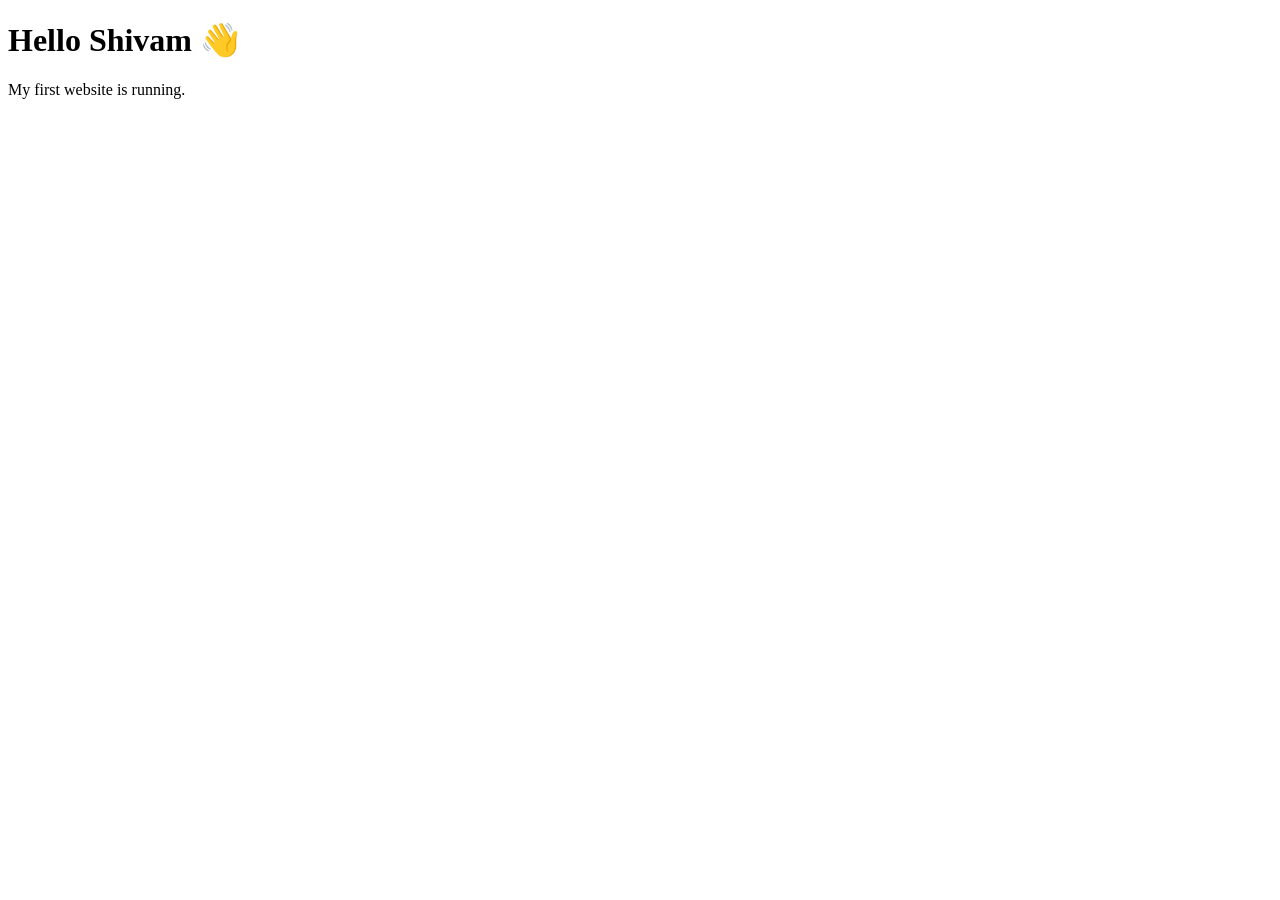
==== index.html @ 48326c09 "Initial website" ====
<!DOCTYPE html>
<html lang="en">
<head>
    <meta charset="UTF-8">
    <meta name="viewport" content="width=device-width, initial-scale=1.0">
    <title>Document</title>
</head>
<body>
<h1>Hello Shivam 👋</h1>
<p>My first website is running.</p>
</body>
</html>
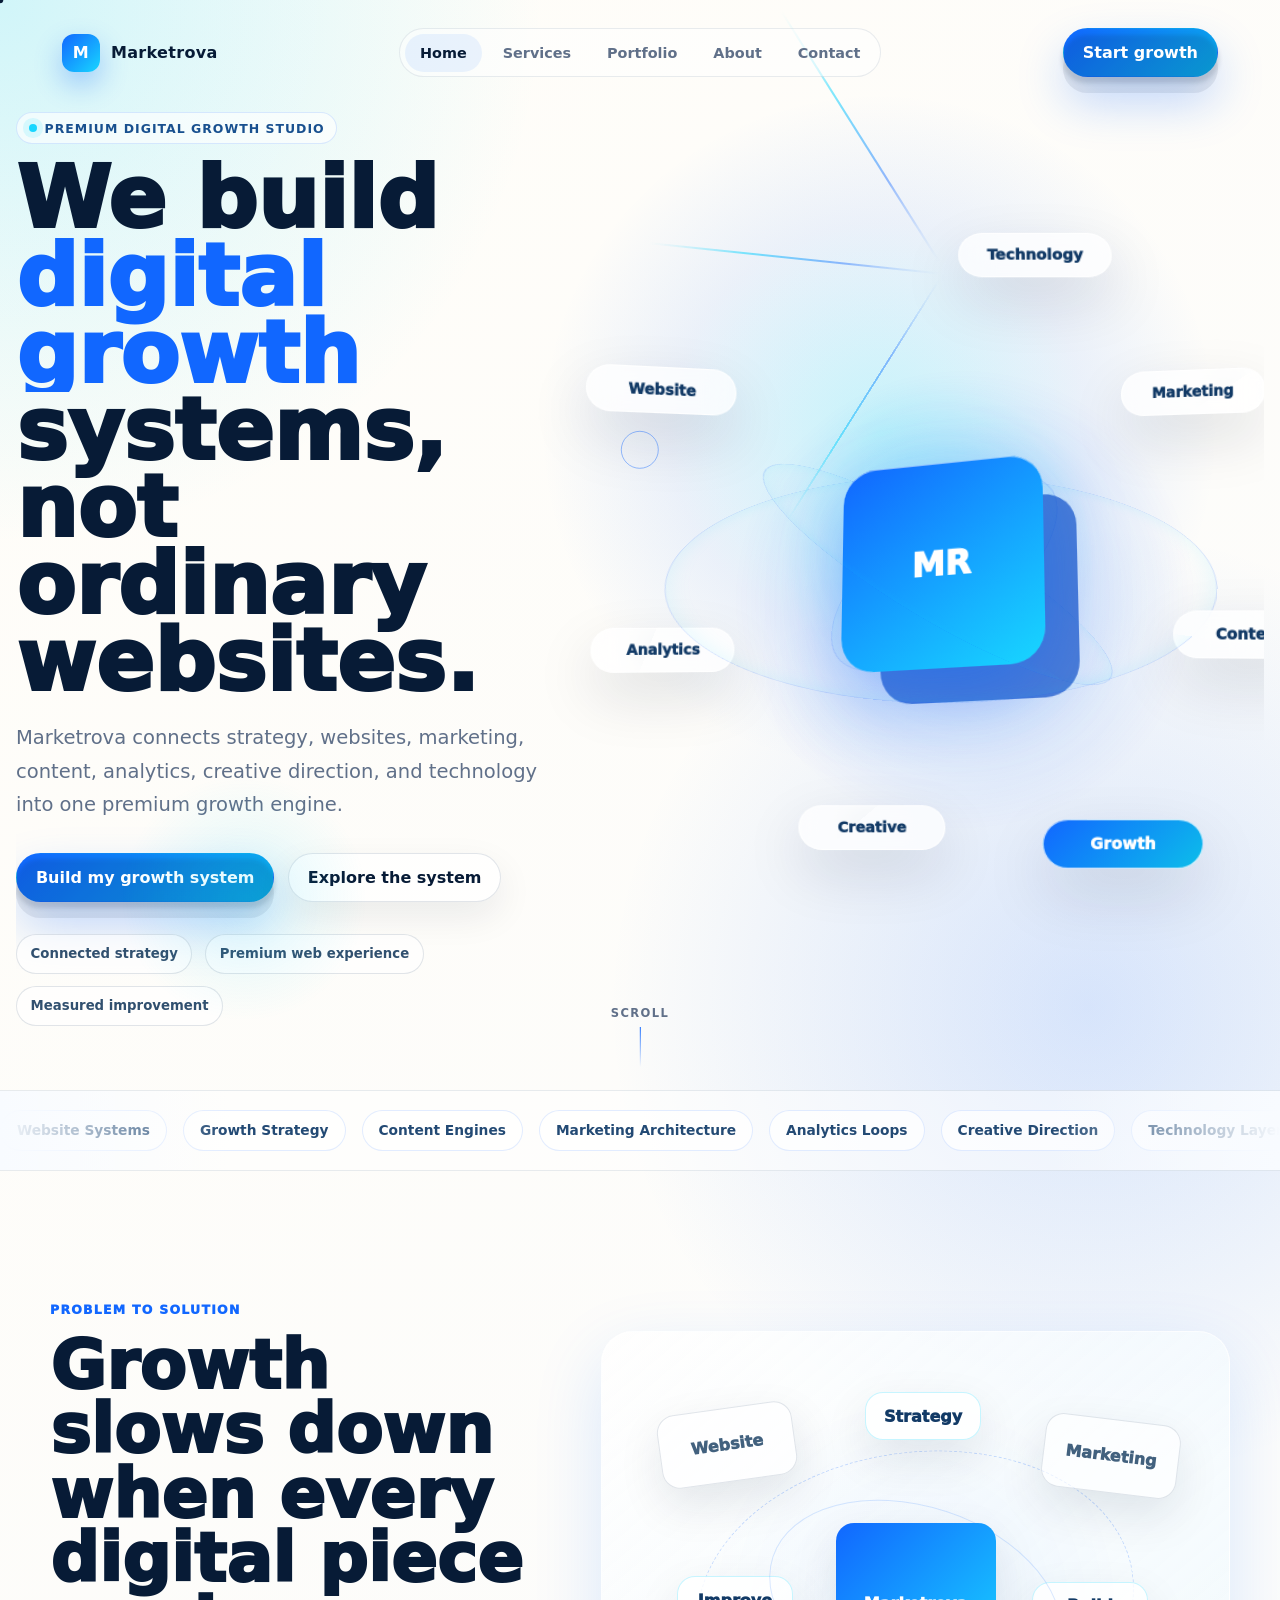
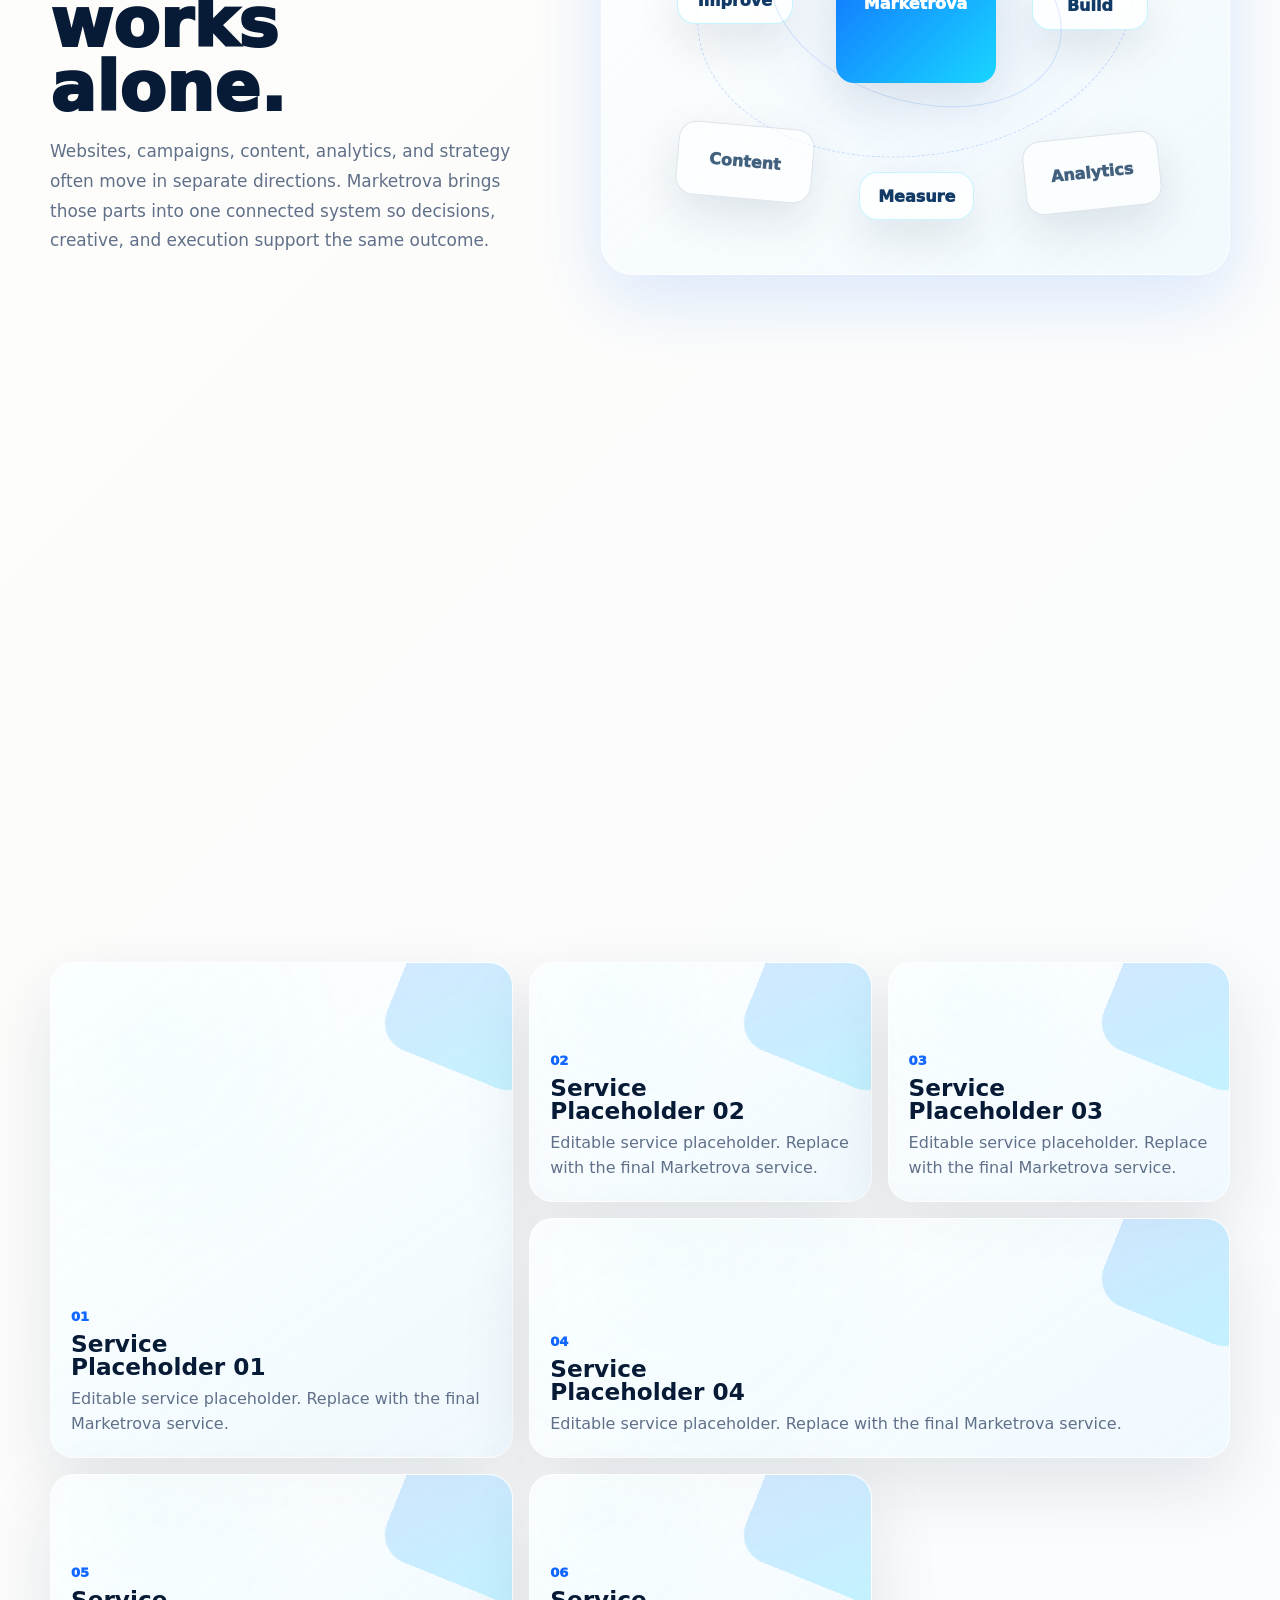
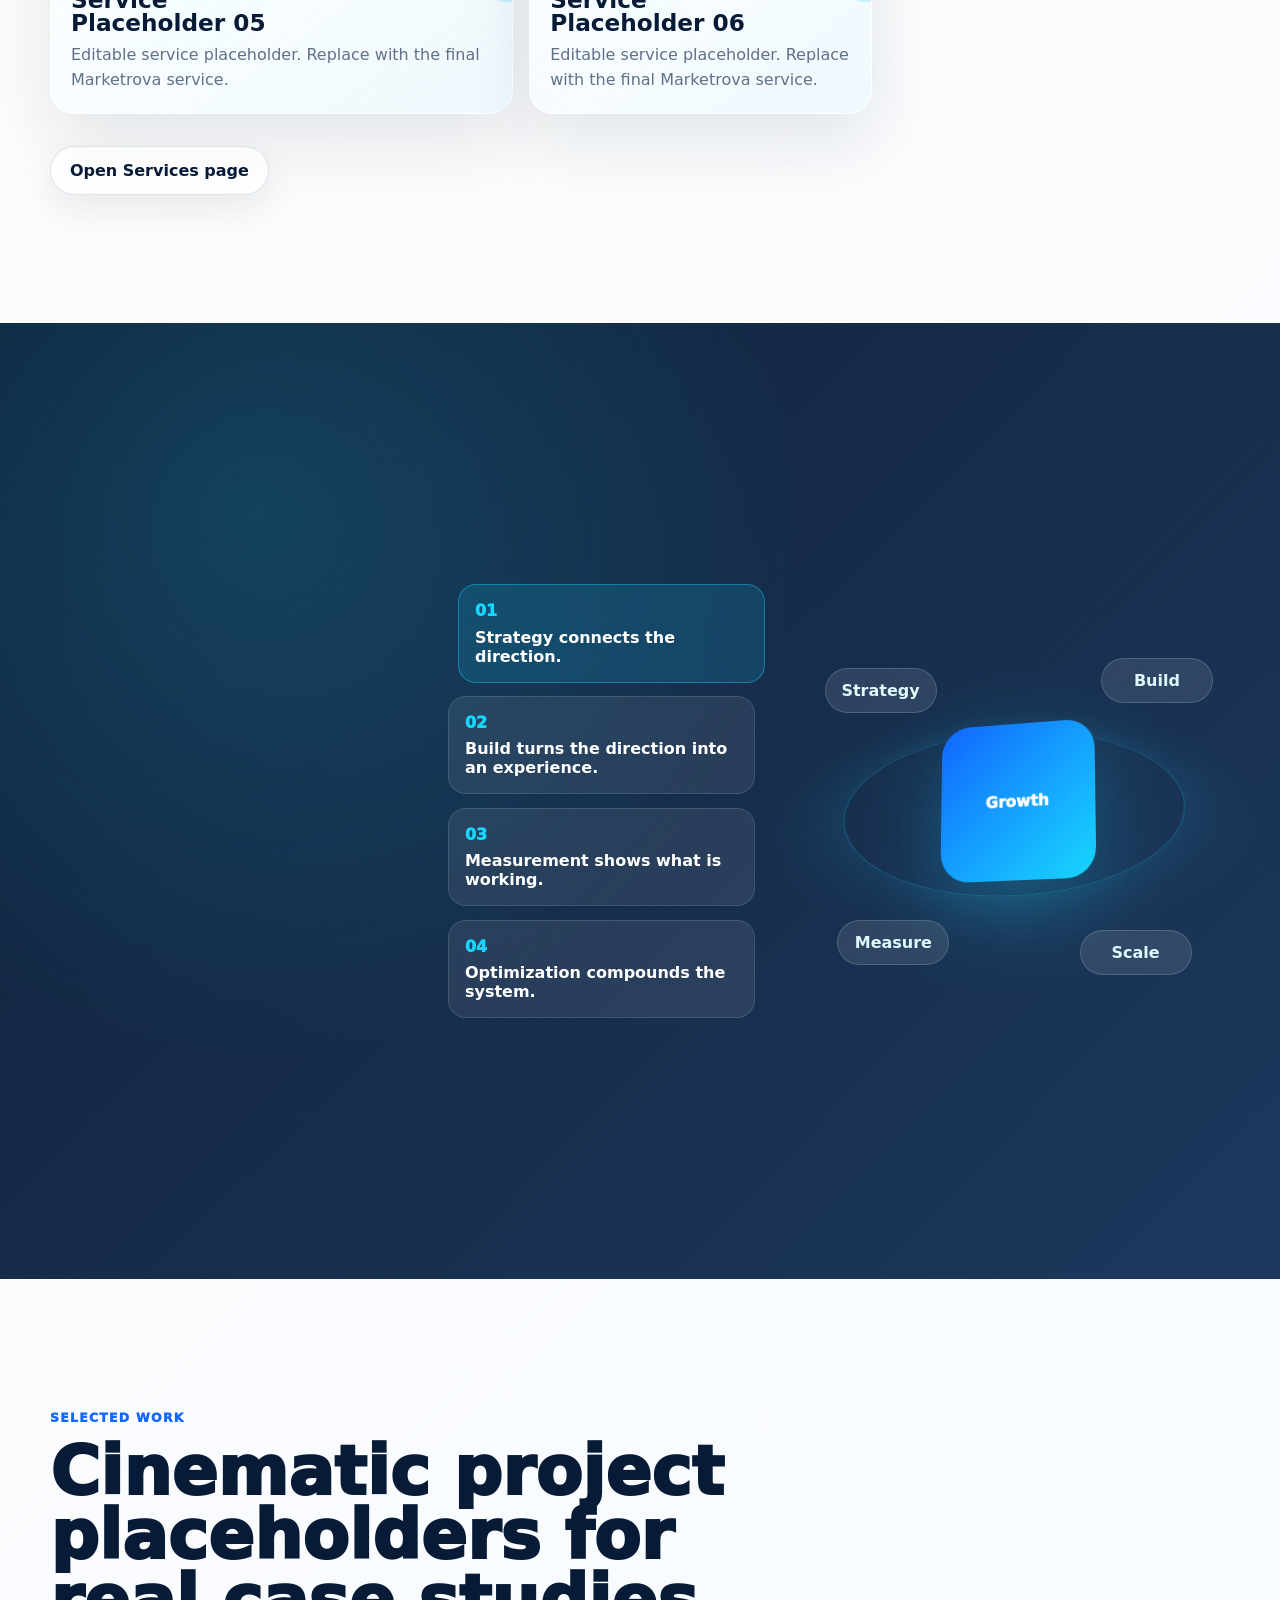
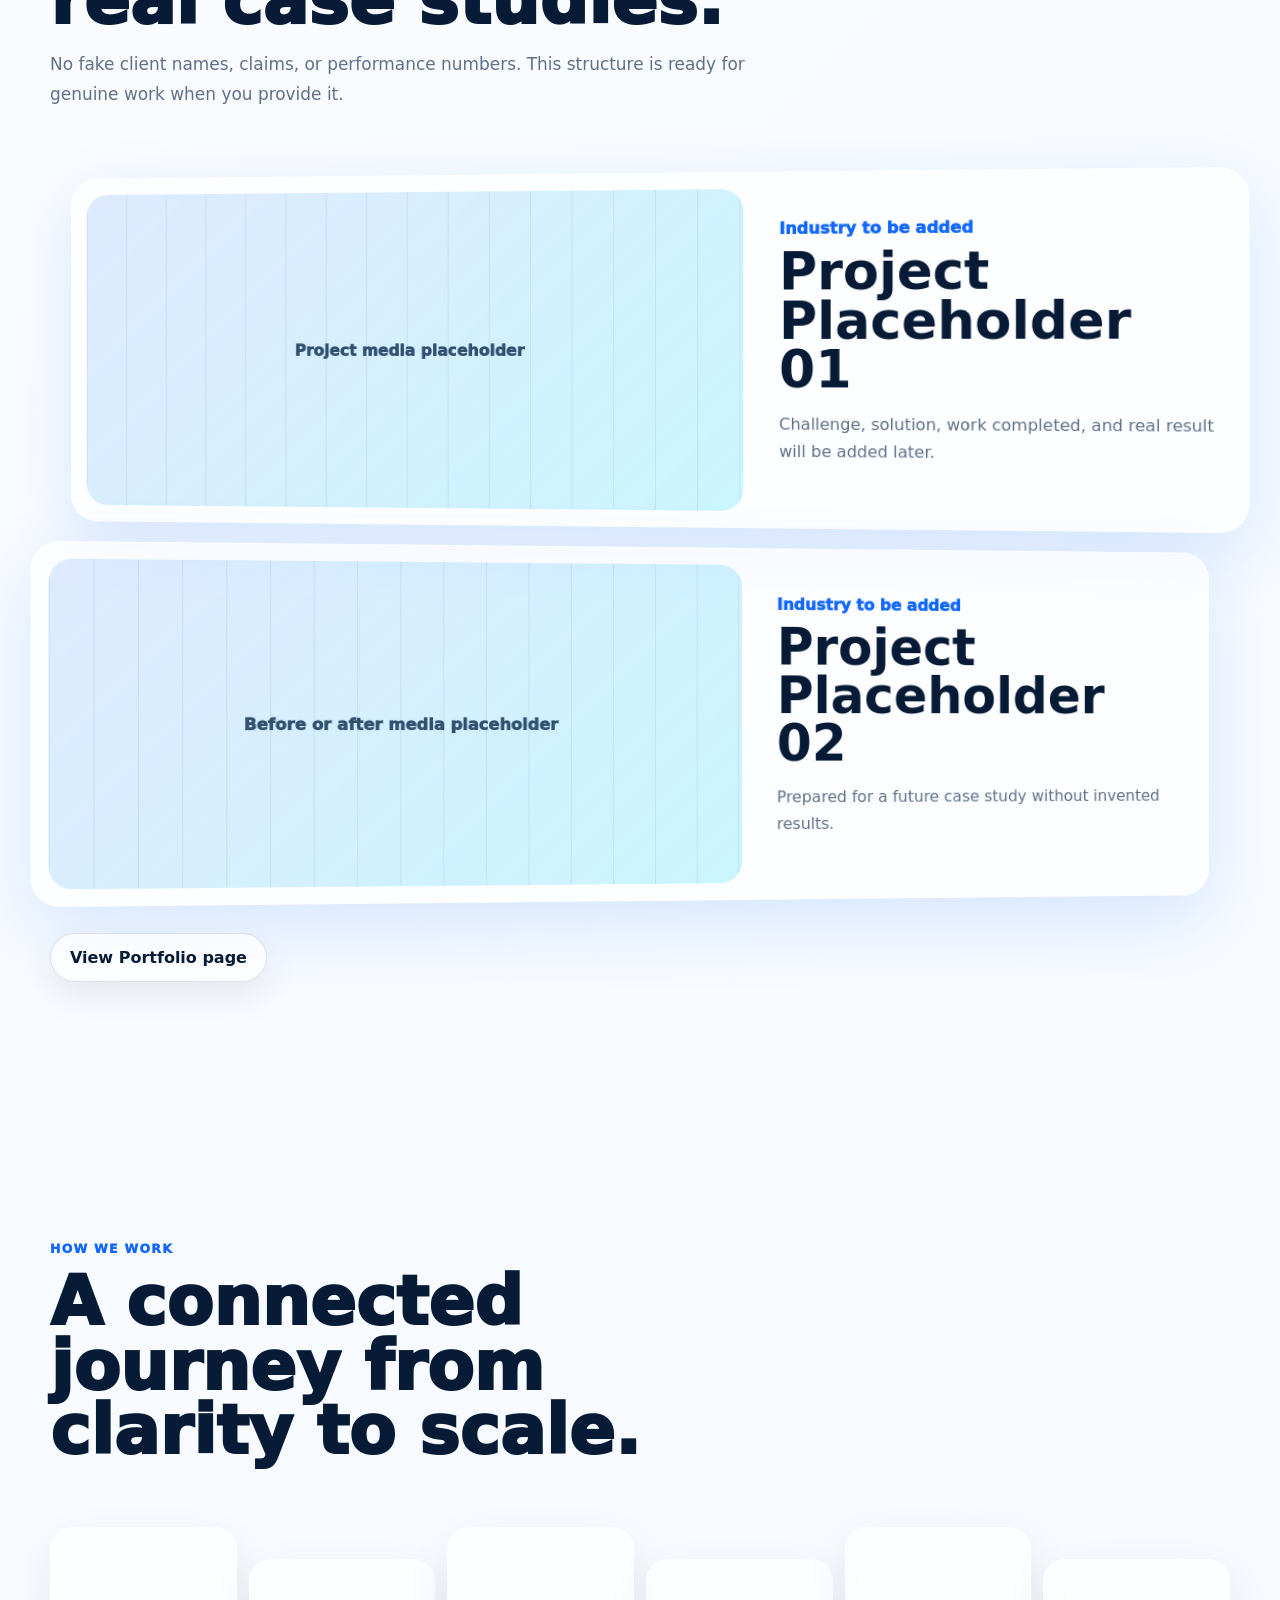
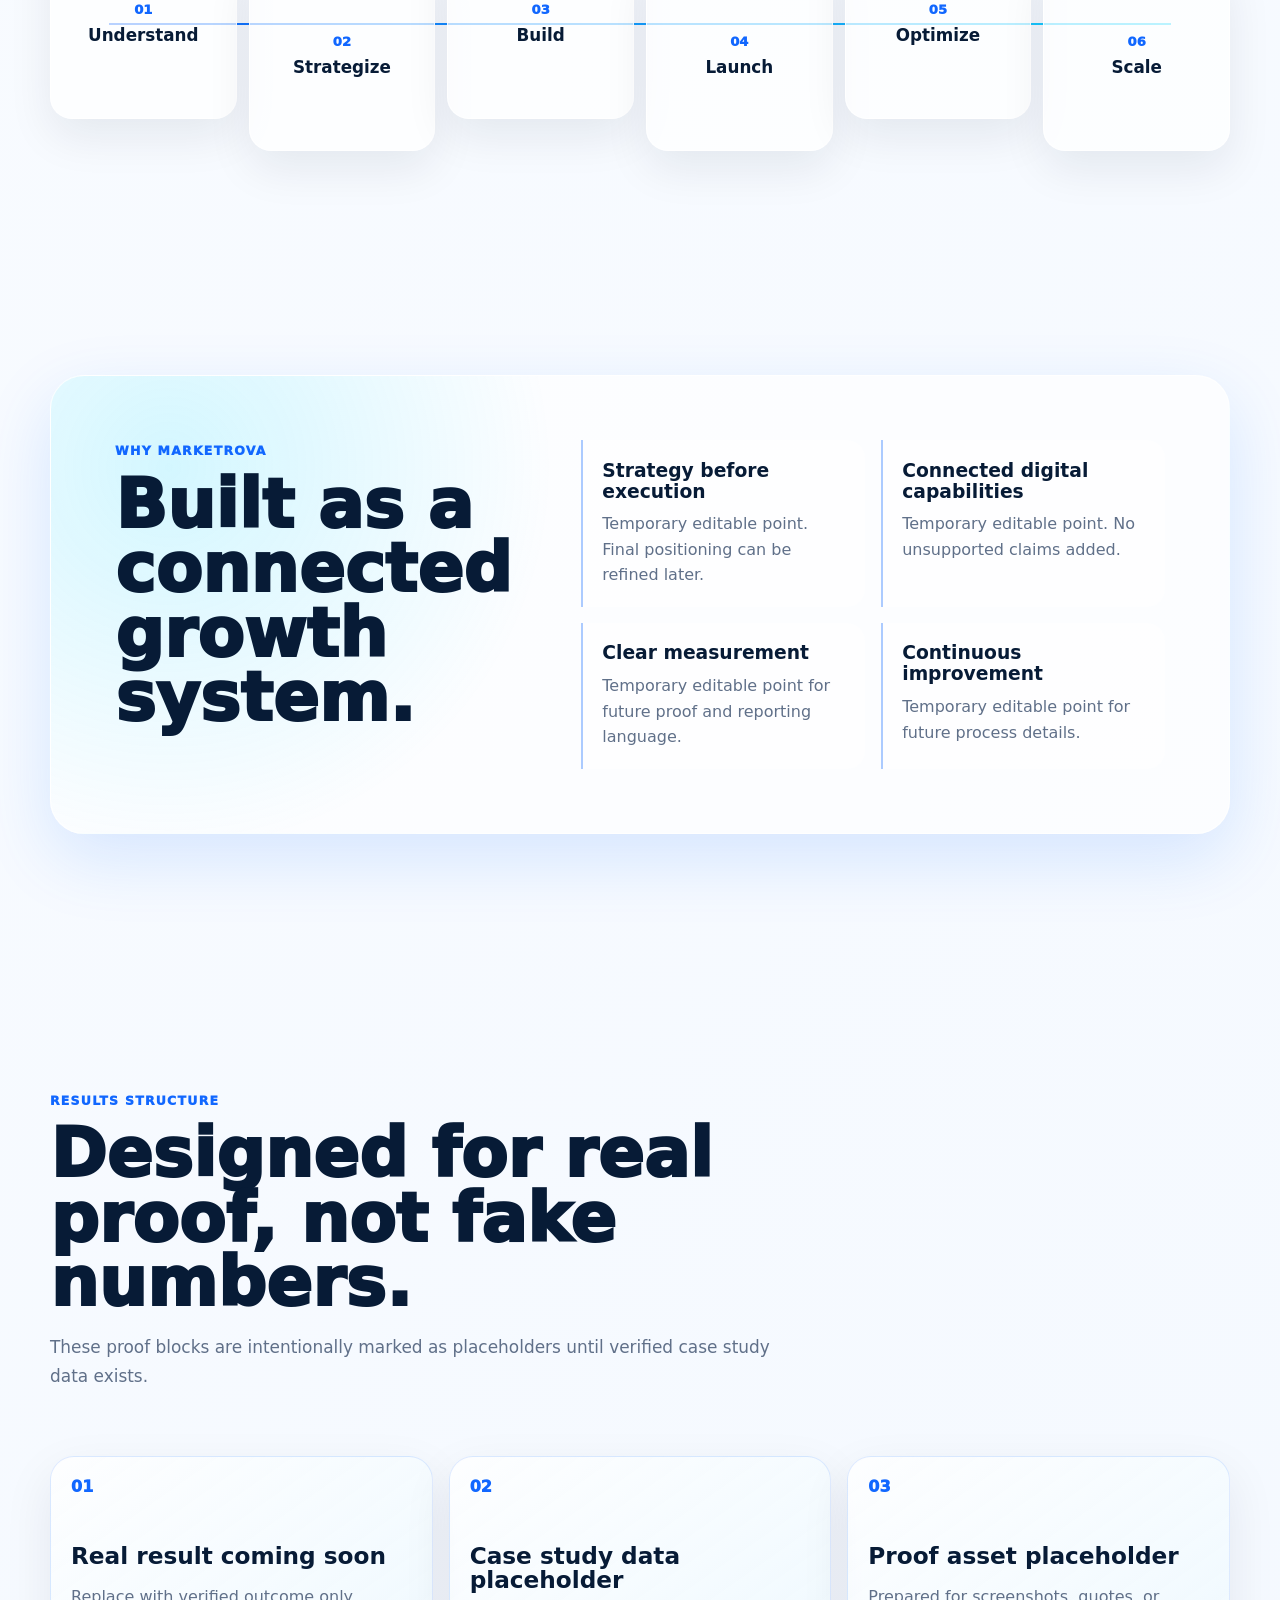
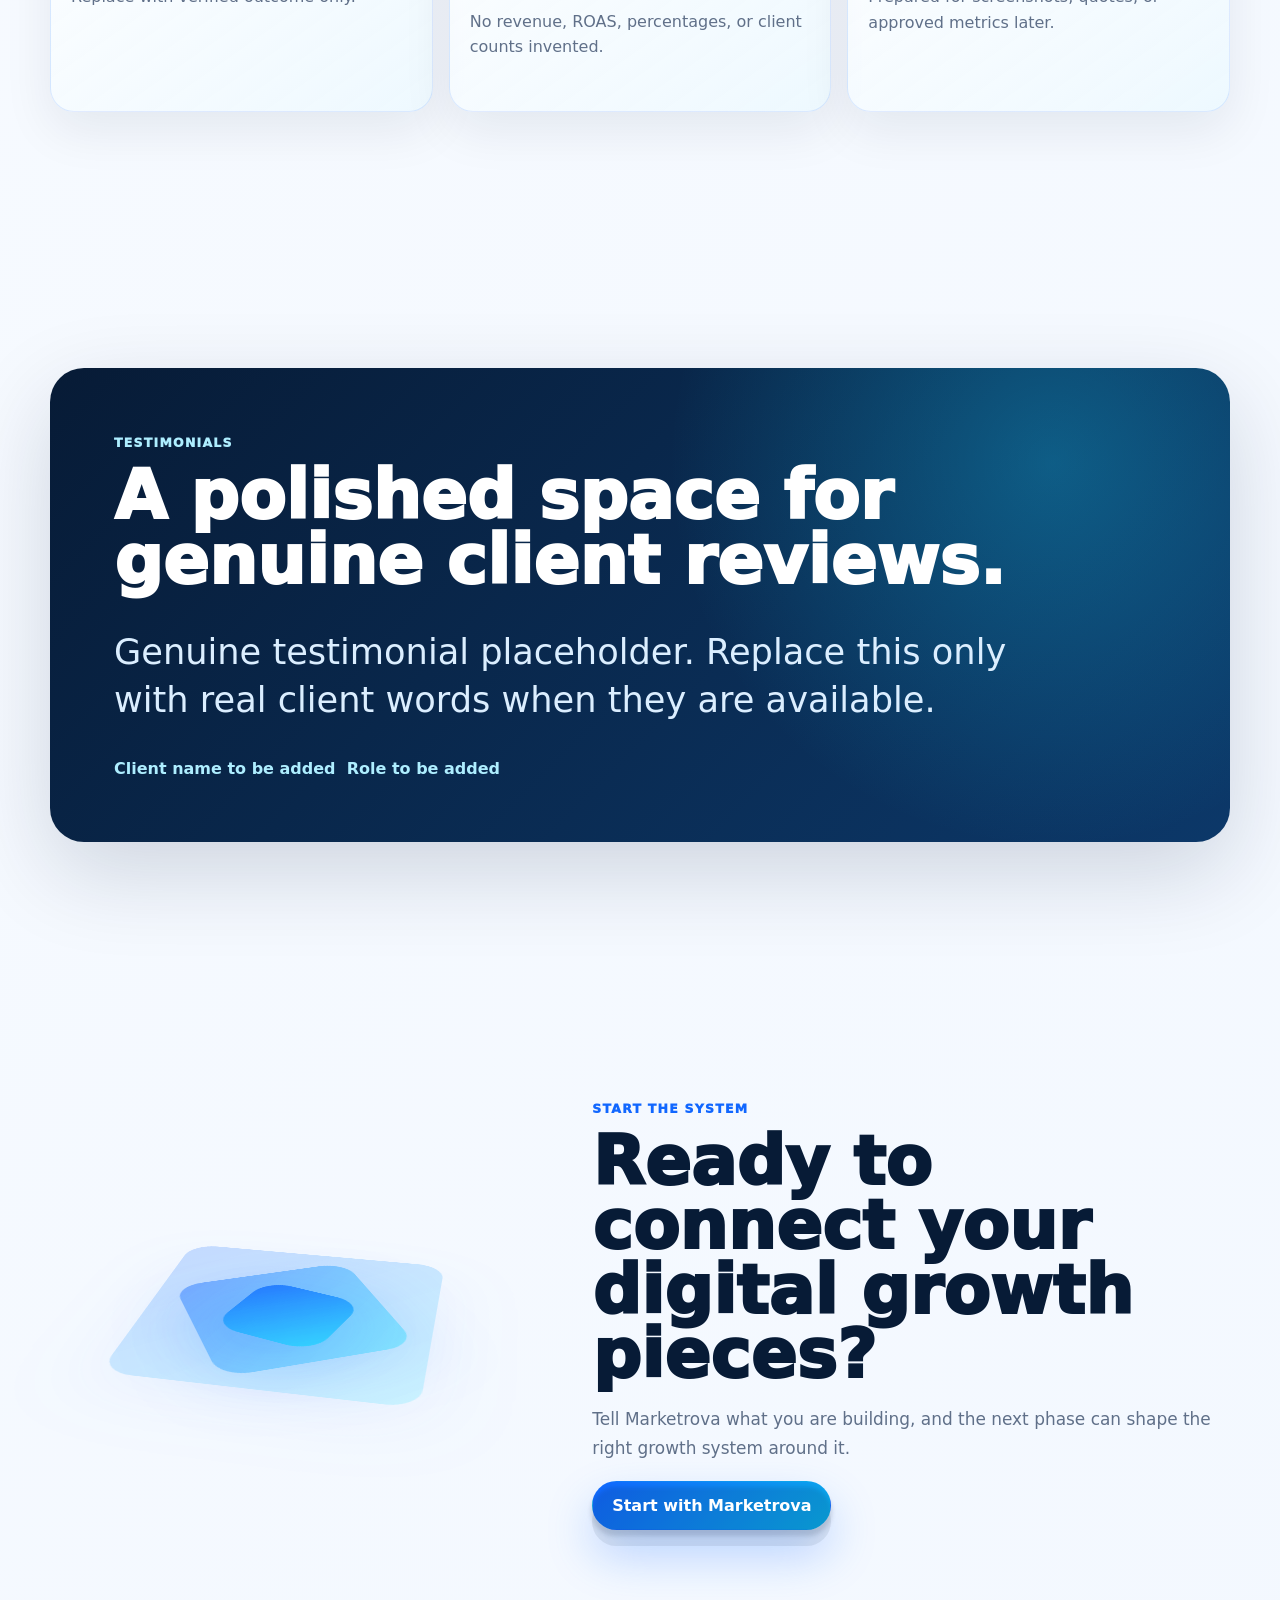
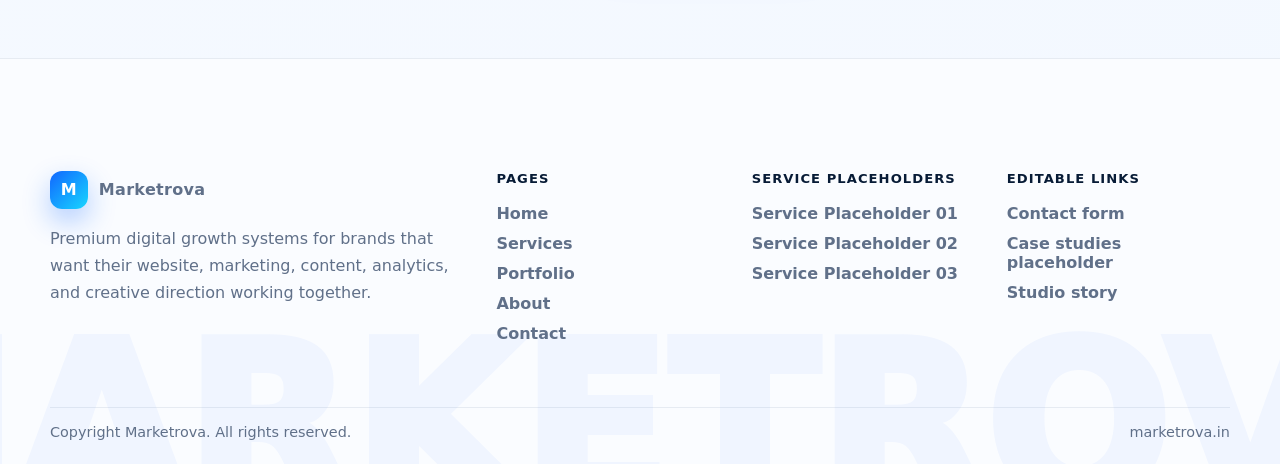
==== commit 9e1f2214: "Build Marketrova website first design version" ====
--- a/index.html
+++ b/index.html
@@ -1,12 +1,409 @@
 <!DOCTYPE html>
 <html lang="en">
 <head>
-    <meta charset="UTF-8">
-    <meta name="viewport" content="width=device-width, initial-scale=1.0">
-    <title>Document</title>
+  <meta charset="UTF-8">
+  <meta name="viewport" content="width=device-width, initial-scale=1.0">
+  <title>Marketrova | Premium Digital Growth Agency</title>
+  <meta name="description" content="Marketrova builds connected digital growth systems across websites, marketing, content, analytics, creative direction, and technology.">
+  <link rel="canonical" href="https://marketrova.in/">
+  <meta property="og:title" content="Marketrova | Premium Digital Growth Agency">
+  <meta property="og:description" content="A light, futuristic digital agency homepage built around one connected digital growth system.">
+  <meta property="og:type" content="website">
+  <meta property="og:url" content="https://marketrova.in/">
+  <meta property="og:site_name" content="Marketrova">
+  <meta name="theme-color" content="#f8fbff">
+  <link rel="icon" href="assets/icons/favicon.svg" type="image/svg+xml">
+  <link rel="stylesheet" href="assets/css/styles.css">
+  <script type="application/ld+json">
+    {
+      "@context": "https://schema.org",
+      "@type": "Organization",
+      "name": "Marketrova",
+      "url": "https://marketrova.in/"
+    }
+  </script>
 </head>
 <body>
-<h1>Hello Shivam 👋</h1>
-<p>My first website is running.</p>
+  <a class="skip-link" href="#main">Skip to content</a>
+  <div class="site-loader" data-loader aria-hidden="true">
+    <div class="loader-mark">
+      <strong class="loader-brand">MARKETROVA</strong>
+      <div class="loader-line"></div>
+      <p class="loader-copy">BUILDING THE EXPERIENCE...</p>
+    </div>
+  </div>
+
+  <header class="site-header" data-header>
+    <div class="nav-shell">
+      <a class="brand" href="index.html" aria-label="Marketrova home">
+        <span class="brand-mark">M</span>
+        <span class="brand-text">Marketrova</span>
+      </a>
+      <nav class="desktop-nav" aria-label="Primary navigation">
+        <a class="nav-link is-active" href="index.html">Home</a>
+        <a class="nav-link" href="services.html">Services</a>
+        <a class="nav-link" href="portfolio.html">Portfolio</a>
+        <a class="nav-link" href="about.html">About</a>
+        <a class="nav-link" href="contact.html">Contact</a>
+      </nav>
+      <div class="nav-actions">
+        <a class="btn btn-primary desktop-cta" href="contact.html" data-magnetic>Start growth</a>
+        <button class="menu-toggle" type="button" aria-label="Open menu" aria-expanded="false" data-menu-toggle>
+          <span></span>
+          <span></span>
+          <span></span>
+        </button>
+      </div>
+    </div>
+  </header>
+
+  <div class="mobile-menu" data-mobile-menu aria-hidden="true">
+    <nav aria-label="Mobile navigation">
+      <a href="index.html">Home</a>
+      <a href="services.html">Services</a>
+      <a href="portfolio.html">Portfolio</a>
+      <a href="about.html">About</a>
+      <a href="contact.html">Contact</a>
+    </nav>
+    <a class="btn btn-primary mobile-cta" href="contact.html" data-magnetic>Start growth</a>
+  </div>
+
+  <main id="main" class="page-shell home-page">
+    <section class="hero hero-v2 section" aria-labelledby="hero-title">
+      <div class="hero-grid hero-grid-v2">
+        <div class="hero-content">
+          <p class="eyebrow" data-animate>Premium digital growth studio</p>
+          <h1 class="hero-title hero-title-v2" id="hero-title">
+            <span class="word-reveal"><span style="--delay: 80ms">We build</span></span>
+            <span class="word-reveal"><span class="text-accent" style="--delay: 170ms">digital growth</span></span>
+            <span class="word-reveal"><span style="--delay: 260ms">systems, not</span></span>
+            <span class="word-reveal"><span style="--delay: 350ms">ordinary websites.</span></span>
+          </h1>
+          <p class="hero-copy hero-copy-v2" data-animate>
+            Marketrova connects strategy, websites, marketing, content, analytics, creative direction, and technology into one premium growth engine.
+          </p>
+          <div class="hero-actions" data-animate>
+            <a class="btn btn-primary" href="contact.html" data-magnetic>Build my growth system</a>
+            <a class="btn btn-secondary" href="portfolio.html" data-magnetic data-cursor-view>Explore the system</a>
+          </div>
+          <div class="hero-proof hero-proof-v2" aria-label="Homepage capabilities" data-animate>
+            <span class="proof-pill">Connected strategy</span>
+            <span class="proof-pill">Premium web experience</span>
+            <span class="proof-pill">Measured improvement</span>
+          </div>
+        </div>
+
+        <div class="growth-engine-stage" data-growth-stage aria-label="Interactive Digital Growth Engine">
+          <div class="engine-glow"></div>
+          <div class="growth-engine" data-growth-system>
+            <div class="engine-orbit orbit-a"></div>
+            <div class="engine-orbit orbit-b"></div>
+            <div class="engine-orbit orbit-c"></div>
+            <div class="engine-path path-a"></div>
+            <div class="engine-path path-b"></div>
+            <div class="engine-path path-c"></div>
+            <div class="engine-core">
+              <span class="core-face">MR</span>
+              <span class="core-depth"></span>
+            </div>
+            <span class="engine-module module-website">Website</span>
+            <span class="engine-module module-marketing">Marketing</span>
+            <span class="engine-module module-content">Content</span>
+            <span class="engine-module module-analytics">Analytics</span>
+            <span class="engine-module module-creative">Creative</span>
+            <span class="engine-module module-tech">Technology</span>
+            <span class="engine-module module-growth">Growth</span>
+          </div>
+        </div>
+      </div>
+      <div class="scroll-cue" aria-hidden="true">Scroll</div>
+    </section>
+
+    <section class="capability-strip" aria-label="Marketrova capabilities">
+      <div class="strip-track">
+        <span>Website Systems</span>
+        <span>Growth Strategy</span>
+        <span>Content Engines</span>
+        <span>Marketing Architecture</span>
+        <span>Analytics Loops</span>
+        <span>Creative Direction</span>
+        <span>Technology Layer</span>
+        <span>Website Systems</span>
+        <span>Growth Strategy</span>
+        <span>Content Engines</span>
+      </div>
+    </section>
+
+    <section class="story-section section" aria-labelledby="story-title">
+      <div class="section-kicker" data-animate>Problem to solution</div>
+      <div class="story-grid">
+        <div class="story-copy" data-animate>
+          <h2 id="story-title">Growth slows down when every digital piece works alone.</h2>
+          <p>Websites, campaigns, content, analytics, and strategy often move in separate directions. Marketrova brings those parts into one connected system so decisions, creative, and execution support the same outcome.</p>
+        </div>
+        <div class="connection-board" data-story-board>
+          <div class="broken-cluster" aria-label="Disconnected digital pieces">
+            <span>Website</span>
+            <span>Marketing</span>
+            <span>Content</span>
+            <span>Analytics</span>
+          </div>
+          <div class="connector-core">Marketrova</div>
+          <div class="connected-cluster" aria-label="Connected growth state">
+            <span>Strategy</span>
+            <span>Build</span>
+            <span>Measure</span>
+            <span>Improve</span>
+          </div>
+        </div>
+      </div>
+    </section>
+
+    <section class="services-preview section" aria-labelledby="services-title">
+      <div class="section-heading" data-animate>
+        <span class="section-kicker">Services preview</span>
+        <h2 id="services-title">Editable service placeholders, shaped like a system.</h2>
+        <p>The final service list is still open. These preview modules are powered by the shared data file and ready for your real service names later.</p>
+      </div>
+      <div class="service-constellation" data-service-list>
+        <article class="service-tile service-tile-large" data-cursor-hover>
+          <span>01</span>
+          <h3>Service Placeholder 01</h3>
+          <p>Editable service placeholder. Replace with the final Marketrova service.</p>
+        </article>
+        <article class="service-tile" data-cursor-hover>
+          <span>02</span>
+          <h3>Service Placeholder 02</h3>
+          <p>Editable service placeholder.</p>
+        </article>
+        <article class="service-tile" data-cursor-hover>
+          <span>03</span>
+          <h3>Service Placeholder 03</h3>
+          <p>Editable service placeholder.</p>
+        </article>
+        <article class="service-tile service-tile-wide" data-cursor-hover>
+          <span>04</span>
+          <h3>Service Placeholder 04</h3>
+          <p>Editable service placeholder. This layout will flex around the final approved service list.</p>
+        </article>
+        <article class="service-tile" data-cursor-hover>
+          <span>05</span>
+          <h3>Service Placeholder 05</h3>
+          <p>Editable service placeholder.</p>
+        </article>
+        <article class="service-tile" data-cursor-hover>
+          <span>06</span>
+          <h3>Service Placeholder 06</h3>
+          <p>Editable service placeholder.</p>
+        </article>
+      </div>
+      <div class="section-cta" data-animate>
+        <a class="btn btn-secondary" href="services.html" data-magnetic>Open Services page</a>
+      </div>
+    </section>
+
+    <section class="system-section" aria-labelledby="system-title">
+      <div class="section system-shell">
+        <div class="system-sticky-copy" data-animate>
+          <span class="section-kicker">Digital growth system</span>
+          <h2 id="system-title">One engine. Different modules lighting up as the work evolves.</h2>
+          <p>As visitors move through the section, the system highlights how strategy, build, content, measurement, and optimization connect.</p>
+        </div>
+        <div class="system-steps" data-system-steps>
+          <article class="system-step is-active" data-module="strategy">
+            <span>01</span>
+            <h3>Strategy connects the direction.</h3>
+          </article>
+          <article class="system-step" data-module="build">
+            <span>02</span>
+            <h3>Build turns the direction into an experience.</h3>
+          </article>
+          <article class="system-step" data-module="measure">
+            <span>03</span>
+            <h3>Measurement shows what is working.</h3>
+          </article>
+          <article class="system-step" data-module="scale">
+            <span>04</span>
+            <h3>Optimization compounds the system.</h3>
+          </article>
+        </div>
+        <div class="system-visual" aria-hidden="true">
+          <div class="system-ring"></div>
+          <div class="system-center">Growth</div>
+          <span class="system-dot dot-strategy">Strategy</span>
+          <span class="system-dot dot-build">Build</span>
+          <span class="system-dot dot-measure">Measure</span>
+          <span class="system-dot dot-scale">Scale</span>
+        </div>
+      </div>
+    </section>
+
+    <section class="work-preview section" aria-labelledby="work-title">
+      <div class="section-heading" data-animate>
+        <span class="section-kicker">Selected work</span>
+        <h2 id="work-title">Cinematic project placeholders for real case studies.</h2>
+        <p>No fake client names, claims, or performance numbers. This structure is ready for genuine work when you provide it.</p>
+      </div>
+      <div class="project-stack">
+        <article class="project-frame" data-cursor-view>
+          <div class="project-media"><span>Project media placeholder</span></div>
+          <div class="project-info">
+            <span>Industry to be added</span>
+            <h3>Project Placeholder 01</h3>
+            <p>Challenge, solution, work completed, and real result will be added later.</p>
+          </div>
+        </article>
+        <article class="project-frame project-frame-offset" data-cursor-view>
+          <div class="project-media"><span>Before or after media placeholder</span></div>
+          <div class="project-info">
+            <span>Industry to be added</span>
+            <h3>Project Placeholder 02</h3>
+            <p>Prepared for a future case study without invented results.</p>
+          </div>
+        </article>
+      </div>
+      <div class="section-cta" data-animate>
+        <a class="btn btn-secondary" href="portfolio.html" data-magnetic>View Portfolio page</a>
+      </div>
+    </section>
+
+    <section class="process-section section" aria-labelledby="process-title">
+      <div class="section-heading" data-animate>
+        <span class="section-kicker">How we work</span>
+        <h2 id="process-title">A connected journey from clarity to scale.</h2>
+      </div>
+      <ol class="process-path">
+        <li><span>01</span><strong>Understand</strong></li>
+        <li><span>02</span><strong>Strategize</strong></li>
+        <li><span>03</span><strong>Build</strong></li>
+        <li><span>04</span><strong>Launch</strong></li>
+        <li><span>05</span><strong>Optimize</strong></li>
+        <li><span>06</span><strong>Scale</strong></li>
+      </ol>
+    </section>
+
+    <section class="why-section section" aria-labelledby="why-title">
+      <div class="why-panel">
+        <div data-animate>
+          <span class="section-kicker">Why Marketrova</span>
+          <h2 id="why-title">Built as a connected growth system.</h2>
+        </div>
+        <div class="why-list">
+          <article data-animate>
+            <h3>Strategy before execution</h3>
+            <p>Temporary editable point. Final positioning can be refined later.</p>
+          </article>
+          <article data-animate>
+            <h3>Connected digital capabilities</h3>
+            <p>Temporary editable point. No unsupported claims added.</p>
+          </article>
+          <article data-animate>
+            <h3>Clear measurement</h3>
+            <p>Temporary editable point for future proof and reporting language.</p>
+          </article>
+          <article data-animate>
+            <h3>Continuous improvement</h3>
+            <p>Temporary editable point for future process details.</p>
+          </article>
+        </div>
+      </div>
+    </section>
+
+    <section class="proof-section section" aria-labelledby="proof-title">
+      <div class="section-heading" data-animate>
+        <span class="section-kicker">Results structure</span>
+        <h2 id="proof-title">Designed for real proof, not fake numbers.</h2>
+        <p>These proof blocks are intentionally marked as placeholders until verified case study data exists.</p>
+      </div>
+      <div class="proof-grid">
+        <article>
+          <span>01</span>
+          <strong>Real result coming soon</strong>
+          <p>Replace with verified outcome only.</p>
+        </article>
+        <article>
+          <span>02</span>
+          <strong>Case study data placeholder</strong>
+          <p>No revenue, ROAS, percentages, or client counts invented.</p>
+        </article>
+        <article>
+          <span>03</span>
+          <strong>Proof asset placeholder</strong>
+          <p>Prepared for screenshots, quotes, or approved metrics later.</p>
+        </article>
+      </div>
+    </section>
+
+    <section class="testimonial-section section" aria-labelledby="testimonial-title">
+      <div class="testimonial-card" data-animate>
+        <span class="section-kicker">Testimonials</span>
+        <h2 id="testimonial-title">A polished space for genuine client reviews.</h2>
+        <p class="testimonial-placeholder">Genuine testimonial placeholder. Replace this only with real client words when they are available.</p>
+        <div class="testimonial-meta">
+          <span>Client name to be added</span>
+          <span>Role to be added</span>
+        </div>
+      </div>
+    </section>
+
+    <section class="final-cta section" aria-labelledby="final-cta-title">
+      <div class="final-cta-visual" aria-hidden="true">
+        <span></span>
+        <span></span>
+        <span></span>
+      </div>
+      <div class="final-cta-copy" data-animate>
+        <span class="section-kicker">Start the system</span>
+        <h2 id="final-cta-title">Ready to connect your digital growth pieces?</h2>
+        <p>Tell Marketrova what you are building, and the next phase can shape the right growth system around it.</p>
+        <a class="btn btn-primary" href="contact.html" data-magnetic>Start with Marketrova</a>
+      </div>
+    </section>
+  </main>
+
+  <footer class="site-footer footer-v2">
+    <div class="footer-bg-word" aria-hidden="true">MARKETROVA</div>
+    <div class="footer-grid section">
+      <div>
+        <a class="brand" href="index.html" aria-label="Marketrova home">
+          <span class="brand-mark">M</span>
+          <span class="brand-text">Marketrova</span>
+        </a>
+        <p>Premium digital growth systems for brands that want their website, marketing, content, analytics, and creative direction working together.</p>
+      </div>
+      <nav aria-label="Footer pages">
+        <h2>Pages</h2>
+        <a href="index.html">Home</a>
+        <a href="services.html">Services</a>
+        <a href="portfolio.html">Portfolio</a>
+        <a href="about.html">About</a>
+        <a href="contact.html">Contact</a>
+      </nav>
+      <nav aria-label="Footer service placeholders">
+        <h2>Service placeholders</h2>
+        <a href="services.html">Service Placeholder 01</a>
+        <a href="services.html">Service Placeholder 02</a>
+        <a href="services.html">Service Placeholder 03</a>
+      </nav>
+      <nav aria-label="Footer social placeholders">
+        <h2>Editable links</h2>
+        <a href="contact.html">Contact form</a>
+        <a href="portfolio.html">Case studies placeholder</a>
+        <a href="about.html">Studio story</a>
+      </nav>
+    </div>
+    <div class="footer-bottom section">
+      <span>Copyright Marketrova. All rights reserved.</span>
+      <span>marketrova.in</span>
+    </div>
+  </footer>
+
+  <div class="cursor" data-cursor></div>
+  <div class="cursor-follower" data-cursor-follower></div>
+  <div class="cursor-label" data-cursor-label>VIEW</div>
+
+  <script src="assets/js/data.js"></script>
+  <script src="assets/js/interactions.js"></script>
+  <script src="assets/js/main.js"></script>
 </body>
-</html>+</html>
--- a/assets/css/styles.css
+++ b/assets/css/styles.css
@@ -0,0 +1,2139 @@
+:root {
+  --bg: #f8fbff;
+  --bg-warm: #fffdf8;
+  --surface: rgba(255, 255, 255, 0.72);
+  --surface-strong: rgba(255, 255, 255, 0.92);
+  --navy: #071b36;
+  --muted: #607089;
+  --line: rgba(8, 44, 86, 0.12);
+  --blue: #1167ff;
+  --cyan: #18d6ff;
+  --sky: #eaf6ff;
+  --focus: #004cff;
+  --shadow: 0 24px 70px rgba(17, 103, 255, 0.14);
+  --shadow-strong: 0 30px 90px rgba(7, 27, 54, 0.16);
+  --radius: 8px;
+  --max: 1180px;
+  --ease: cubic-bezier(0.2, 0.8, 0.2, 1);
+}
+
+* {
+  box-sizing: border-box;
+}
+
+html {
+  scroll-behavior: smooth;
+}
+
+body {
+  margin: 0;
+  min-height: 100vh;
+  font-family: Inter, ui-sans-serif, system-ui, -apple-system, BlinkMacSystemFont, "Segoe UI", sans-serif;
+  color: var(--navy);
+  background:
+    radial-gradient(circle at top left, rgba(24, 214, 255, 0.2), transparent 34rem),
+    radial-gradient(circle at 85% 10%, rgba(17, 103, 255, 0.16), transparent 30rem),
+    linear-gradient(135deg, var(--bg-warm), var(--bg) 52%, #f3f8ff);
+  overflow-x: hidden;
+}
+
+body.is-loading {
+  overflow: hidden;
+}
+
+body.menu-open {
+  overflow: hidden;
+}
+
+body.cursor-ready {
+  cursor: none;
+}
+
+a {
+  color: inherit;
+  text-decoration: none;
+}
+
+button,
+input,
+textarea,
+select {
+  font: inherit;
+}
+
+button {
+  color: inherit;
+}
+
+:focus-visible {
+  outline: 3px solid rgba(0, 76, 255, 0.45);
+  outline-offset: 4px;
+}
+
+.skip-link {
+  position: fixed;
+  left: 1rem;
+  top: 1rem;
+  z-index: 1000;
+  transform: translateY(-160%);
+  padding: 0.7rem 1rem;
+  border-radius: var(--radius);
+  background: var(--navy);
+  color: #fff;
+  transition: transform 180ms var(--ease);
+}
+
+.skip-link:focus {
+  transform: translateY(0);
+}
+
+.site-loader {
+  position: fixed;
+  inset: 0;
+  z-index: 900;
+  display: grid;
+  place-items: center;
+  background: radial-gradient(circle at 50% 30%, #ffffff, #eef7ff 70%);
+  transition: opacity 420ms var(--ease), visibility 420ms var(--ease);
+}
+
+.site-loader.is-hidden {
+  opacity: 0;
+  visibility: hidden;
+  pointer-events: none;
+}
+
+.loader-mark {
+  display: grid;
+  gap: 0.7rem;
+  text-align: center;
+  letter-spacing: 0.18em;
+}
+
+.loader-brand {
+  font-size: clamp(1.2rem, 4vw, 2.2rem);
+  font-weight: 900;
+}
+
+.loader-line {
+  height: 2px;
+  width: 14rem;
+  overflow: hidden;
+  border-radius: 999px;
+  background: rgba(17, 103, 255, 0.12);
+}
+
+.loader-line::before {
+  content: "";
+  display: block;
+  height: 100%;
+  width: 55%;
+  border-radius: inherit;
+  background: linear-gradient(90deg, var(--blue), var(--cyan));
+  animation: loaderSlide 1.05s var(--ease) infinite;
+}
+
+.loader-copy {
+  margin: 0;
+  color: var(--muted);
+  font-size: 0.72rem;
+  font-weight: 800;
+}
+
+.site-header {
+  position: fixed;
+  top: 0;
+  left: 0;
+  right: 0;
+  z-index: 500;
+  padding: 1rem clamp(1rem, 3vw, 2.5rem);
+  transition: padding 260ms var(--ease), transform 260ms var(--ease);
+}
+
+.site-header.is-scrolled {
+  padding-top: 0.65rem;
+}
+
+.nav-shell {
+  max-width: var(--max);
+  margin: 0 auto;
+  display: grid;
+  grid-template-columns: auto 1fr auto;
+  align-items: center;
+  gap: 1rem;
+  padding: 0.7rem;
+  border: 1px solid transparent;
+  border-radius: 999px;
+  transition: background 260ms var(--ease), border-color 260ms var(--ease), box-shadow 260ms var(--ease);
+}
+
+.site-header.is-scrolled .nav-shell {
+  background: rgba(255, 255, 255, 0.72);
+  border-color: rgba(255, 255, 255, 0.8);
+  box-shadow: 0 16px 60px rgba(7, 27, 54, 0.12);
+  backdrop-filter: blur(22px);
+}
+
+.brand {
+  display: inline-flex;
+  align-items: center;
+  gap: 0.7rem;
+  min-width: max-content;
+  font-weight: 900;
+  letter-spacing: 0.02em;
+}
+
+.brand-mark {
+  width: 2.35rem;
+  height: 2.35rem;
+  display: grid;
+  place-items: center;
+  border-radius: 12px;
+  color: #fff;
+  background: linear-gradient(135deg, var(--blue), var(--cyan));
+  box-shadow: 0 12px 28px rgba(17, 103, 255, 0.32);
+}
+
+.desktop-nav {
+  justify-self: center;
+  display: flex;
+  align-items: center;
+  gap: 0.35rem;
+  padding: 0.28rem;
+  border: 1px solid rgba(8, 44, 86, 0.09);
+  border-radius: 999px;
+  background: rgba(255, 255, 255, 0.48);
+}
+
+.nav-link {
+  position: relative;
+  padding: 0.68rem 0.95rem;
+  border-radius: 999px;
+  color: var(--muted);
+  font-size: 0.9rem;
+  font-weight: 800;
+  transition: color 180ms var(--ease), background 180ms var(--ease);
+}
+
+.nav-link:hover,
+.nav-link.is-active {
+  color: var(--navy);
+  background: rgba(17, 103, 255, 0.08);
+}
+
+.nav-actions {
+  display: flex;
+  justify-content: end;
+  align-items: center;
+  gap: 0.75rem;
+}
+
+.menu-toggle {
+  display: none;
+  width: 2.8rem;
+  height: 2.8rem;
+  border: 0;
+  border-radius: 999px;
+  background: rgba(7, 27, 54, 0.92);
+  color: #fff;
+}
+
+.menu-toggle span {
+  display: block;
+  width: 1rem;
+  height: 2px;
+  margin: 0.23rem auto;
+  border-radius: 999px;
+  background: currentColor;
+  transition: transform 220ms var(--ease), opacity 220ms var(--ease);
+}
+
+.menu-open .menu-toggle span:nth-child(1) {
+  transform: translateY(5px) rotate(45deg);
+}
+
+.menu-open .menu-toggle span:nth-child(2) {
+  opacity: 0;
+}
+
+.menu-open .menu-toggle span:nth-child(3) {
+  transform: translateY(-5px) rotate(-45deg);
+}
+
+.btn {
+  --mx: 0px;
+  --my: 0px;
+  position: relative;
+  display: inline-flex;
+  align-items: center;
+  justify-content: center;
+  gap: 0.55rem;
+  min-height: 3rem;
+  padding: 0.88rem 1.18rem;
+  border: 1px solid transparent;
+  border-radius: 999px;
+  background: #fff;
+  color: var(--navy);
+  font-weight: 900;
+  transform: translate3d(var(--mx), var(--my), 0);
+  transition: transform 180ms var(--ease), box-shadow 180ms var(--ease), background 180ms var(--ease);
+}
+
+.btn-primary {
+  color: #fff;
+  background: linear-gradient(135deg, var(--blue), #0aaeea);
+  box-shadow:
+    0 16px 0 rgba(7, 27, 54, 0.08),
+    0 24px 48px rgba(17, 103, 255, 0.28);
+}
+
+.btn-primary::after {
+  content: "";
+  position: absolute;
+  inset: 0.34rem -0.12rem -0.44rem;
+  z-index: -1;
+  border-radius: inherit;
+  background: rgba(7, 27, 54, 0.14);
+  filter: blur(2px);
+}
+
+.btn-secondary {
+  border-color: var(--line);
+  background: rgba(255, 255, 255, 0.7);
+  box-shadow: 0 14px 36px rgba(7, 27, 54, 0.08);
+}
+
+.btn:active {
+  transform: translate3d(var(--mx), calc(var(--my) + 3px), 0) scale(0.98);
+}
+
+.mobile-menu {
+  position: fixed;
+  inset: 0;
+  z-index: 420;
+  display: grid;
+  align-content: center;
+  padding: 6rem clamp(1.2rem, 7vw, 4rem) 2rem;
+  background:
+    radial-gradient(circle at 20% 15%, rgba(24, 214, 255, 0.28), transparent 24rem),
+    radial-gradient(circle at 85% 25%, rgba(17, 103, 255, 0.18), transparent 25rem),
+    rgba(248, 251, 255, 0.96);
+  backdrop-filter: blur(22px);
+  transform: translateY(-100%);
+  visibility: hidden;
+  transition: transform 520ms var(--ease), visibility 520ms var(--ease);
+}
+
+.menu-open .mobile-menu {
+  transform: translateY(0);
+  visibility: visible;
+}
+
+.mobile-menu nav {
+  display: grid;
+  gap: 0.4rem;
+}
+
+.mobile-menu a {
+  width: fit-content;
+  font-size: clamp(2.4rem, 12vw, 6rem);
+  font-weight: 950;
+  line-height: 0.95;
+  color: var(--navy);
+}
+
+.mobile-menu .mobile-cta {
+  margin-top: 2rem;
+}
+
+.page-shell {
+  min-height: 100vh;
+}
+
+.section {
+  width: min(var(--max), calc(100% - 2rem));
+  margin: 0 auto;
+}
+
+.hero {
+  position: relative;
+  min-height: 100vh;
+  display: grid;
+  align-items: center;
+  padding: 8rem 0 4rem;
+  overflow: hidden;
+}
+
+.hero::before {
+  content: "";
+  position: absolute;
+  inset: 5rem 0 auto 50%;
+  width: min(44rem, 80vw);
+  height: min(44rem, 80vw);
+  border-radius: 50%;
+  background: radial-gradient(circle, rgba(24, 214, 255, 0.24), rgba(17, 103, 255, 0.08) 42%, transparent 68%);
+  transform: translateX(-16%);
+  pointer-events: none;
+}
+
+.hero-grid {
+  position: relative;
+  display: grid;
+  grid-template-columns: minmax(0, 0.95fr) minmax(22rem, 1.05fr);
+  align-items: center;
+  gap: clamp(2rem, 5vw, 5rem);
+}
+
+.eyebrow {
+  display: inline-flex;
+  align-items: center;
+  gap: 0.5rem;
+  margin: 0 0 1rem;
+  padding: 0.48rem 0.72rem;
+  border: 1px solid rgba(17, 103, 255, 0.14);
+  border-radius: 999px;
+  background: rgba(255, 255, 255, 0.62);
+  color: #18508f;
+  font-size: 0.78rem;
+  font-weight: 900;
+  letter-spacing: 0.08em;
+  text-transform: uppercase;
+}
+
+.eyebrow::before {
+  content: "";
+  width: 0.5rem;
+  height: 0.5rem;
+  border-radius: 50%;
+  background: var(--cyan);
+  box-shadow: 0 0 0 6px rgba(24, 214, 255, 0.13);
+}
+
+.hero-title {
+  max-width: 11ch;
+  margin: 0;
+  font-size: clamp(3.1rem, 8.4vw, 7.8rem);
+  line-height: 0.88;
+  letter-spacing: 0;
+  font-weight: 950;
+}
+
+.word-reveal {
+  display: inline-block;
+  overflow: hidden;
+  vertical-align: top;
+}
+
+.word-reveal span {
+  display: inline-block;
+  transform: translateY(105%) rotate(2deg);
+  animation: wordIn 780ms var(--ease) forwards;
+  animation-delay: var(--delay, 0ms);
+}
+
+.text-accent {
+  color: var(--blue);
+}
+
+.hero-copy {
+  max-width: 38rem;
+  margin: 1.3rem 0 0;
+  color: var(--muted);
+  font-size: clamp(1.02rem, 2vw, 1.22rem);
+  line-height: 1.7;
+}
+
+.hero-actions {
+  display: flex;
+  flex-wrap: wrap;
+  align-items: center;
+  gap: 0.85rem;
+  margin-top: 2rem;
+}
+
+.hero-proof {
+  display: flex;
+  flex-wrap: wrap;
+  gap: 0.8rem;
+  margin-top: 2rem;
+}
+
+.proof-pill {
+  padding: 0.7rem 0.85rem;
+  border: 1px solid var(--line);
+  border-radius: 999px;
+  background: rgba(255, 255, 255, 0.58);
+  color: #31506f;
+  font-size: 0.83rem;
+  font-weight: 850;
+}
+
+.growth-stage {
+  position: relative;
+  min-height: 34rem;
+  perspective: 1200px;
+  transform-style: preserve-3d;
+}
+
+.growth-system {
+  position: absolute;
+  inset: 5% 0 0;
+  transform-style: preserve-3d;
+  transform: rotateX(var(--rx, 0deg)) rotateY(var(--ry, 0deg));
+  transition: transform 300ms var(--ease);
+}
+
+.orbit-ring {
+  position: absolute;
+  left: 50%;
+  top: 50%;
+  border: 1px solid rgba(17, 103, 255, 0.17);
+  border-radius: 50%;
+  transform-style: preserve-3d;
+  translate: -50% -50%;
+}
+
+.ring-one {
+  width: 27rem;
+  height: 27rem;
+  transform: rotateX(68deg) rotateZ(8deg);
+}
+
+.ring-two {
+  width: 20rem;
+  height: 20rem;
+  transform: rotateX(58deg) rotateY(28deg) rotateZ(-18deg);
+}
+
+.ring-three {
+  width: 14rem;
+  height: 14rem;
+  transform: rotateX(75deg) rotateY(-24deg);
+}
+
+.growth-core {
+  position: absolute;
+  left: 50%;
+  top: 50%;
+  width: 10.5rem;
+  height: 10.5rem;
+  display: grid;
+  place-items: center;
+  border: 1px solid rgba(255, 255, 255, 0.72);
+  border-radius: 28px;
+  background:
+    linear-gradient(145deg, rgba(255, 255, 255, 0.98), rgba(232, 248, 255, 0.86)),
+    radial-gradient(circle at 30% 20%, rgba(24, 214, 255, 0.45), transparent 52%);
+  box-shadow: var(--shadow-strong);
+  transform: translate3d(-50%, -50%, 80px) rotateX(10deg) rotateY(-12deg);
+}
+
+.growth-core span {
+  width: 4.5rem;
+  height: 4.5rem;
+  display: grid;
+  place-items: center;
+  border-radius: 22px;
+  color: #fff;
+  background: linear-gradient(135deg, var(--blue), var(--cyan));
+  box-shadow: 0 18px 45px rgba(17, 103, 255, 0.35);
+  font-size: 1.7rem;
+  font-weight: 950;
+}
+
+.growth-node {
+  --x: 0px;
+  --y: 0px;
+  --z: 40px;
+  position: absolute;
+  left: 50%;
+  top: 50%;
+  width: 8.8rem;
+  min-height: 6.8rem;
+  display: grid;
+  align-content: space-between;
+  gap: 0.8rem;
+  padding: 1rem;
+  border: 1px solid rgba(255, 255, 255, 0.78);
+  border-radius: 18px;
+  background: rgba(255, 255, 255, 0.68);
+  box-shadow: 0 22px 54px rgba(7, 27, 54, 0.14);
+  backdrop-filter: blur(16px);
+  transform: translate3d(calc(-50% + var(--x)), calc(-50% + var(--y)), var(--z)) rotateX(8deg) rotateY(-10deg);
+  animation: nodeFloat 5.8s var(--ease) infinite;
+  animation-delay: var(--float-delay, 0s);
+}
+
+.growth-node strong {
+  font-size: 0.94rem;
+  line-height: 1.1;
+}
+
+.growth-node small {
+  color: var(--muted);
+  font-size: 0.72rem;
+  font-weight: 800;
+}
+
+.node-dot {
+  width: 1rem;
+  height: 1rem;
+  border-radius: 50%;
+  background: linear-gradient(135deg, var(--blue), var(--cyan));
+  box-shadow: 0 0 0 7px rgba(17, 103, 255, 0.09);
+}
+
+.node-website {
+  --x: -11.5rem;
+  --y: -11rem;
+  --z: 90px;
+}
+
+.node-marketing {
+  --x: 12.5rem;
+  --y: -9.4rem;
+  --z: 50px;
+}
+
+.node-content {
+  --x: 13rem;
+  --y: 9.6rem;
+  --z: 110px;
+}
+
+.node-analytics {
+  --x: -12rem;
+  --y: 10.3rem;
+  --z: 40px;
+}
+
+.node-growth {
+  --x: 0.2rem;
+  --y: -15.2rem;
+  --z: 150px;
+}
+
+.node-creative {
+  --x: 0;
+  --y: 15rem;
+  --z: 60px;
+}
+
+.system-beam {
+  position: absolute;
+  left: 50%;
+  top: 50%;
+  width: 1px;
+  height: 14rem;
+  background: linear-gradient(180deg, transparent, rgba(17, 103, 255, 0.28), transparent);
+  transform-origin: top center;
+  transform: translate3d(-50%, -50%, 25px) rotate(var(--angle));
+}
+
+.scroll-cue {
+  position: absolute;
+  left: 50%;
+  bottom: 1.4rem;
+  display: grid;
+  gap: 0.45rem;
+  justify-items: center;
+  color: var(--muted);
+  font-size: 0.72rem;
+  font-weight: 900;
+  letter-spacing: 0.12em;
+  text-transform: uppercase;
+  transform: translateX(-50%);
+}
+
+.scroll-cue::after {
+  content: "";
+  width: 1px;
+  height: 2.5rem;
+  background: linear-gradient(var(--blue), transparent);
+  animation: scrollPulse 1.7s var(--ease) infinite;
+}
+
+.page-placeholder {
+  min-height: 100vh;
+  padding: 10rem 0 5rem;
+}
+
+.placeholder-panel {
+  padding: clamp(1.4rem, 5vw, 4rem);
+  border: 1px solid rgba(255, 255, 255, 0.8);
+  border-radius: 24px;
+  background: rgba(255, 255, 255, 0.64);
+  box-shadow: var(--shadow);
+  backdrop-filter: blur(18px);
+}
+
+.placeholder-panel h1 {
+  max-width: 10ch;
+  margin: 0 0 1rem;
+  font-size: clamp(3rem, 8vw, 6.5rem);
+  line-height: 0.9;
+  font-weight: 950;
+}
+
+.placeholder-panel p {
+  max-width: 44rem;
+  color: var(--muted);
+  font-size: 1.08rem;
+  line-height: 1.7;
+}
+
+.site-footer {
+  padding: 2rem 1rem;
+  color: var(--muted);
+  text-align: center;
+}
+
+.home-page {
+  position: relative;
+  overflow: hidden;
+}
+
+.hero-v2 {
+  width: min(1260px, calc(100% - 2rem));
+  min-height: 100vh;
+  padding-top: 7rem;
+}
+
+.hero-v2::after {
+  content: "";
+  position: absolute;
+  left: 8%;
+  bottom: 4rem;
+  width: 16rem;
+  height: 16rem;
+  border-radius: 50%;
+  background: radial-gradient(circle, rgba(24, 214, 255, 0.14), transparent 68%);
+  pointer-events: none;
+}
+
+.hero-grid-v2 {
+  grid-template-columns: minmax(28rem, 0.92fr) minmax(32rem, 1.08fr);
+  gap: clamp(2rem, 4vw, 4.5rem);
+}
+
+.hero-title-v2 {
+  max-width: 12.8ch;
+  font-size: clamp(3.6rem, 6.7vw, 7.2rem);
+  line-height: 0.9;
+}
+
+.hero-copy-v2 {
+  max-width: 42rem;
+}
+
+.hero-proof-v2 {
+  max-width: 42rem;
+}
+
+.growth-engine-stage {
+  position: relative;
+  min-height: 41rem;
+  perspective: 1400px;
+  transform-style: preserve-3d;
+  isolation: isolate;
+}
+
+.engine-glow {
+  position: absolute;
+  inset: 10% 4%;
+  border-radius: 50%;
+  background:
+    radial-gradient(circle at 50% 45%, rgba(24, 214, 255, 0.32), transparent 38%),
+    radial-gradient(circle at 54% 56%, rgba(17, 103, 255, 0.2), transparent 54%);
+  filter: blur(8px);
+  opacity: 0.9;
+}
+
+.growth-engine {
+  position: absolute;
+  inset: 0;
+  transform-style: preserve-3d;
+  transform: rotateX(var(--rx, 0deg)) rotateY(var(--ry, 0deg));
+  transition: transform 300ms var(--ease);
+}
+
+.engine-orbit,
+.engine-path {
+  position: absolute;
+  left: 50%;
+  top: 50%;
+  border-radius: 50%;
+  transform-style: preserve-3d;
+  translate: -50% -50%;
+}
+
+.engine-orbit {
+  border: 1px solid rgba(17, 103, 255, 0.18);
+  box-shadow: inset 0 0 26px rgba(24, 214, 255, 0.1);
+}
+
+.orbit-a {
+  width: 34rem;
+  height: 34rem;
+  transform: rotateX(64deg) rotateZ(12deg);
+}
+
+.orbit-b {
+  width: 25rem;
+  height: 25rem;
+  transform: rotateX(73deg) rotateY(30deg) rotateZ(-20deg);
+}
+
+.orbit-c {
+  width: 17rem;
+  height: 17rem;
+  transform: rotateX(55deg) rotateY(-34deg);
+}
+
+.engine-path {
+  width: 2px;
+  height: 18rem;
+  background: linear-gradient(180deg, transparent, rgba(17, 103, 255, 0.46), rgba(24, 214, 255, 0.58), transparent);
+  transform-origin: top center;
+  animation: energyPulse 3.8s var(--ease) infinite;
+}
+
+.path-a {
+  transform: translate3d(-50%, -50%, 20px) rotate(32deg);
+}
+
+.path-b {
+  transform: translate3d(-50%, -50%, 40px) rotate(96deg);
+  animation-delay: -1s;
+}
+
+.path-c {
+  transform: translate3d(-50%, -50%, 80px) rotate(148deg);
+  animation-delay: -2s;
+}
+
+.engine-core {
+  position: absolute;
+  left: 50%;
+  top: 50%;
+  width: 12rem;
+  height: 12rem;
+  transform-style: preserve-3d;
+  transform: translate3d(-50%, -50%, 130px) rotateX(12deg) rotateY(-18deg);
+}
+
+.core-face,
+.core-depth {
+  position: absolute;
+  inset: 0;
+  border-radius: 32px;
+}
+
+.core-face {
+  z-index: 2;
+  display: grid;
+  place-items: center;
+  color: #fff;
+  background:
+    linear-gradient(145deg, #1167ff, #18d6ff),
+    radial-gradient(circle at 30% 20%, rgba(255, 255, 255, 0.6), transparent 42%);
+  box-shadow:
+    0 26px 70px rgba(17, 103, 255, 0.36),
+    inset 0 1px 0 rgba(255, 255, 255, 0.5);
+  font-size: 2rem;
+  font-weight: 950;
+}
+
+.core-depth {
+  background: #0b4bc4;
+  transform: translate3d(18px, 22px, -55px);
+  filter: blur(0.2px);
+  opacity: 0.7;
+}
+
+.engine-module {
+  position: absolute;
+  left: 50%;
+  top: 50%;
+  min-width: 8.5rem;
+  padding: 0.82rem 1rem;
+  border: 1px solid rgba(255, 255, 255, 0.78);
+  border-radius: 999px;
+  background: rgba(255, 255, 255, 0.72);
+  box-shadow: 0 22px 55px rgba(7, 27, 54, 0.13);
+  backdrop-filter: blur(16px);
+  color: #123a66;
+  font-size: 0.84rem;
+  font-weight: 950;
+  text-align: center;
+  transform: translate3d(calc(-50% + var(--x)), calc(-50% + var(--y)), var(--z)) rotateX(var(--tilt-x, 0deg)) rotateY(var(--tilt-y, 0deg));
+  animation: engineFloat 6s var(--ease) infinite;
+  animation-delay: var(--delay, 0s);
+}
+
+.module-website {
+  --x: -16rem;
+  --y: -10rem;
+  --z: 120px;
+  --tilt-y: 16deg;
+  --delay: -0.4s;
+}
+
+.module-marketing {
+  --x: 15rem;
+  --y: -10.4rem;
+  --z: 70px;
+  --tilt-y: -13deg;
+  --delay: -1.1s;
+}
+
+.module-content {
+  --x: 17.2rem;
+  --y: 4rem;
+  --z: 150px;
+  --tilt-y: -17deg;
+  --delay: -1.8s;
+}
+
+.module-analytics {
+  --x: -16.7rem;
+  --y: 5rem;
+  --z: 50px;
+  --tilt-y: 14deg;
+  --delay: -2.4s;
+}
+
+.module-creative {
+  --x: -4rem;
+  --y: 15.2rem;
+  --z: 95px;
+  --tilt-x: -10deg;
+  --delay: -3.1s;
+}
+
+.module-tech {
+  --x: 5.2rem;
+  --y: -17rem;
+  --z: 170px;
+  --tilt-x: 12deg;
+  --delay: -3.7s;
+}
+
+.module-growth {
+  --x: 9.6rem;
+  --y: 15rem;
+  --z: 210px;
+  --tilt-x: -8deg;
+  --delay: -4.2s;
+  color: #fff;
+  background: linear-gradient(135deg, var(--blue), #0cbdea);
+}
+
+.capability-strip {
+  position: relative;
+  overflow: hidden;
+  padding: 1.2rem 0;
+  border-block: 1px solid rgba(8, 44, 86, 0.09);
+  background: rgba(255, 255, 255, 0.5);
+}
+
+.capability-strip::before,
+.capability-strip::after {
+  content: "";
+  position: absolute;
+  top: 0;
+  bottom: 0;
+  z-index: 2;
+  width: 18vw;
+  pointer-events: none;
+}
+
+.capability-strip::before {
+  left: 0;
+  background: linear-gradient(90deg, var(--bg), transparent);
+}
+
+.capability-strip::after {
+  right: 0;
+  background: linear-gradient(270deg, var(--bg), transparent);
+}
+
+.strip-track {
+  display: flex;
+  width: max-content;
+  gap: 1rem;
+  animation: stripMove 30s linear infinite;
+}
+
+.capability-strip:hover .strip-track {
+  animation-play-state: paused;
+}
+
+.strip-track span {
+  padding: 0.72rem 1rem;
+  border: 1px solid rgba(17, 103, 255, 0.12);
+  border-radius: 999px;
+  background: rgba(255, 255, 255, 0.72);
+  color: #234a74;
+  font-size: 0.86rem;
+  font-weight: 900;
+}
+
+.section-kicker {
+  display: inline-flex;
+  margin-bottom: 0.9rem;
+  color: var(--blue);
+  font-size: 0.78rem;
+  font-weight: 950;
+  letter-spacing: 0.1em;
+  text-transform: uppercase;
+}
+
+.section-heading {
+  max-width: 760px;
+  margin-bottom: clamp(2rem, 5vw, 4rem);
+}
+
+.section-heading h2,
+.story-copy h2,
+.system-sticky-copy h2,
+.why-panel h2,
+.testimonial-card h2,
+.final-cta h2 {
+  margin: 0;
+  font-size: clamp(2.35rem, 5.3vw, 5.5rem);
+  line-height: 0.95;
+  font-weight: 950;
+}
+
+.section-heading p,
+.story-copy p,
+.system-sticky-copy p,
+.final-cta p {
+  max-width: 46rem;
+  color: var(--muted);
+  font-size: 1.06rem;
+  line-height: 1.75;
+}
+
+.story-section,
+.services-preview,
+.work-preview,
+.process-section,
+.why-section,
+.proof-section,
+.testimonial-section,
+.final-cta {
+  padding: clamp(5rem, 10vw, 8rem) 0;
+}
+
+.story-grid {
+  display: grid;
+  grid-template-columns: minmax(0, 0.86fr) minmax(28rem, 1.14fr);
+  align-items: center;
+  gap: clamp(2rem, 6vw, 5rem);
+}
+
+.connection-board {
+  position: relative;
+  min-height: 34rem;
+  border: 1px solid rgba(255, 255, 255, 0.76);
+  border-radius: 32px;
+  background:
+    linear-gradient(140deg, rgba(255, 255, 255, 0.74), rgba(232, 247, 255, 0.54)),
+    radial-gradient(circle at 50% 50%, rgba(17, 103, 255, 0.14), transparent 50%);
+  box-shadow: var(--shadow);
+  overflow: hidden;
+}
+
+.connection-board::before,
+.connection-board::after {
+  content: "";
+  position: absolute;
+  inset: 22% 15%;
+  border: 1px dashed rgba(17, 103, 255, 0.22);
+  border-radius: 50%;
+  transform: rotate(-8deg);
+}
+
+.connection-board::after {
+  inset: 32% 26%;
+  border-style: solid;
+  opacity: 0.7;
+  transform: rotate(18deg);
+}
+
+.broken-cluster,
+.connected-cluster {
+  position: absolute;
+  inset: 0;
+}
+
+.broken-cluster span,
+.connected-cluster span,
+.connector-core {
+  position: absolute;
+  display: grid;
+  place-items: center;
+  border-radius: 18px;
+  font-weight: 950;
+  box-shadow: 0 18px 45px rgba(7, 27, 54, 0.1);
+}
+
+.broken-cluster span {
+  width: 8.5rem;
+  height: 4.6rem;
+  border: 1px solid rgba(8, 44, 86, 0.12);
+  background: rgba(255, 255, 255, 0.62);
+  color: #42617e;
+}
+
+.broken-cluster span:nth-child(1) {
+  left: 9%;
+  top: 14%;
+  transform: rotate(-8deg);
+}
+
+.broken-cluster span:nth-child(2) {
+  right: 8%;
+  top: 16%;
+  transform: rotate(7deg);
+}
+
+.broken-cluster span:nth-child(3) {
+  left: 12%;
+  bottom: 14%;
+  transform: rotate(5deg);
+}
+
+.broken-cluster span:nth-child(4) {
+  right: 11%;
+  bottom: 12%;
+  transform: rotate(-6deg);
+}
+
+.connector-core {
+  left: 50%;
+  top: 50%;
+  width: 10rem;
+  height: 10rem;
+  color: #fff;
+  background: linear-gradient(135deg, var(--blue), var(--cyan));
+  transform: translate(-50%, -50%);
+  z-index: 2;
+}
+
+.connected-cluster span {
+  width: 7.2rem;
+  height: 3rem;
+  background: rgba(255, 255, 255, 0.82);
+  color: #123a66;
+  border: 1px solid rgba(24, 214, 255, 0.24);
+  animation: connectedPulse 4s var(--ease) infinite;
+}
+
+.connected-cluster span:nth-child(1) {
+  left: 42%;
+  top: 11%;
+}
+
+.connected-cluster span:nth-child(2) {
+  right: 13%;
+  top: 46%;
+  animation-delay: -1s;
+}
+
+.connected-cluster span:nth-child(3) {
+  left: 41%;
+  bottom: 10%;
+  animation-delay: -2s;
+}
+
+.connected-cluster span:nth-child(4) {
+  left: 12%;
+  top: 45%;
+  animation-delay: -3s;
+}
+
+.service-constellation {
+  display: grid;
+  grid-template-columns: 1.15fr 0.85fr 0.85fr;
+  gap: 1rem;
+  perspective: 1200px;
+}
+
+.service-tile {
+  position: relative;
+  min-height: 15rem;
+  display: grid;
+  align-content: end;
+  padding: 1.25rem;
+  border: 1px solid rgba(255, 255, 255, 0.78);
+  border-radius: 24px;
+  background:
+    linear-gradient(145deg, rgba(255, 255, 255, 0.84), rgba(235, 248, 255, 0.72)),
+    radial-gradient(circle at 20% 16%, rgba(24, 214, 255, 0.18), transparent 42%);
+  box-shadow: 0 26px 70px rgba(7, 27, 54, 0.1);
+  transform-style: preserve-3d;
+  transition: transform 260ms var(--ease), box-shadow 260ms var(--ease);
+  overflow: hidden;
+}
+
+.service-tile::before {
+  content: "";
+  position: absolute;
+  right: -3rem;
+  top: -3rem;
+  width: 10rem;
+  height: 10rem;
+  border-radius: 30px;
+  background: linear-gradient(135deg, rgba(17, 103, 255, 0.16), rgba(24, 214, 255, 0.22));
+  transform: rotate(22deg) translateZ(30px);
+}
+
+.service-tile:hover {
+  transform: rotateX(8deg) rotateY(-8deg) translateY(-8px);
+  box-shadow: 0 34px 90px rgba(17, 103, 255, 0.17);
+}
+
+.service-tile span {
+  color: var(--blue);
+  font-size: 0.82rem;
+  font-weight: 950;
+}
+
+.service-tile h3 {
+  max-width: 14rem;
+  margin: 0.5rem 0 0.55rem;
+  font-size: 1.45rem;
+  line-height: 1;
+}
+
+.service-tile p {
+  margin: 0;
+  color: var(--muted);
+  line-height: 1.55;
+}
+
+.service-tile-large {
+  grid-row: span 2;
+  min-height: 31rem;
+}
+
+.service-tile-wide {
+  grid-column: span 2;
+}
+
+.section-cta {
+  margin-top: 2rem;
+}
+
+.system-section {
+  padding: clamp(5rem, 10vw, 8rem) 0;
+  background:
+    radial-gradient(circle at 20% 20%, rgba(24, 214, 255, 0.16), transparent 34rem),
+    linear-gradient(135deg, rgba(6, 24, 49, 0.96), rgba(10, 40, 80, 0.92));
+  color: #fff;
+}
+
+.system-shell {
+  display: grid;
+  grid-template-columns: minmax(18rem, 0.82fr) minmax(18rem, 0.72fr) minmax(25rem, 1fr);
+  gap: clamp(1.5rem, 4vw, 3rem);
+  align-items: center;
+}
+
+.system-section .section-kicker,
+.system-sticky-copy p {
+  color: #aeeeff;
+}
+
+.system-steps {
+  display: grid;
+  gap: 0.85rem;
+}
+
+.system-step {
+  padding: 1rem;
+  border: 1px solid rgba(255, 255, 255, 0.12);
+  border-radius: 18px;
+  background: rgba(255, 255, 255, 0.08);
+  transition: transform 260ms var(--ease), background 260ms var(--ease), border-color 260ms var(--ease);
+}
+
+.system-step.is-active,
+.system-step:hover {
+  transform: translateX(10px);
+  border-color: rgba(24, 214, 255, 0.38);
+  background: rgba(24, 214, 255, 0.14);
+}
+
+.system-step span {
+  color: var(--cyan);
+  font-weight: 950;
+}
+
+.system-step h3 {
+  margin: 0.45rem 0 0;
+  font-size: 1rem;
+}
+
+.system-visual {
+  position: relative;
+  min-height: 32rem;
+  perspective: 1200px;
+}
+
+.system-ring {
+  position: absolute;
+  inset: 11%;
+  border: 1px solid rgba(24, 214, 255, 0.28);
+  border-radius: 50%;
+  transform: rotateX(66deg) rotateZ(15deg);
+  box-shadow: 0 0 80px rgba(24, 214, 255, 0.16);
+}
+
+.system-center {
+  position: absolute;
+  left: 50%;
+  top: 50%;
+  width: 10rem;
+  height: 10rem;
+  display: grid;
+  place-items: center;
+  border-radius: 30px;
+  background: linear-gradient(135deg, var(--blue), var(--cyan));
+  font-weight: 950;
+  box-shadow: 0 28px 80px rgba(24, 214, 255, 0.26);
+  transform: translate(-50%, -50%) rotateX(12deg) rotateY(-16deg);
+}
+
+.system-dot {
+  position: absolute;
+  min-width: 7rem;
+  padding: 0.75rem 0.9rem;
+  border: 1px solid rgba(255, 255, 255, 0.16);
+  border-radius: 999px;
+  background: rgba(255, 255, 255, 0.1);
+  color: #dff9ff;
+  font-weight: 900;
+  text-align: center;
+  transition: transform 260ms var(--ease), background 260ms var(--ease), color 260ms var(--ease);
+}
+
+.system-visual[data-active-module="strategy"] .dot-strategy,
+.system-visual[data-active-module="build"] .dot-build,
+.system-visual[data-active-module="measure"] .dot-measure,
+.system-visual[data-active-module="scale"] .dot-scale {
+  color: #071b36;
+  background: #aeeeff;
+  transform: translateY(-8px);
+}
+
+.dot-strategy {
+  left: 5%;
+  top: 24%;
+}
+
+.dot-build {
+  right: 4%;
+  top: 22%;
+}
+
+.dot-measure {
+  left: 8%;
+  bottom: 18%;
+}
+
+.dot-scale {
+  right: 9%;
+  bottom: 16%;
+}
+
+.project-stack {
+  display: grid;
+  gap: 1.2rem;
+}
+
+.project-frame {
+  display: grid;
+  grid-template-columns: minmax(0, 1.2fr) minmax(18rem, 0.8fr);
+  gap: 1.2rem;
+  align-items: stretch;
+  padding: 1rem;
+  border: 1px solid rgba(255, 255, 255, 0.78);
+  border-radius: 28px;
+  background: rgba(255, 255, 255, 0.66);
+  box-shadow: var(--shadow);
+  transform: perspective(1200px) rotateY(-4deg);
+  transition: transform 280ms var(--ease), box-shadow 280ms var(--ease);
+}
+
+.project-frame:hover {
+  transform: perspective(1200px) rotateY(0deg) translateY(-8px);
+  box-shadow: 0 34px 90px rgba(17, 103, 255, 0.16);
+}
+
+.project-frame-offset {
+  transform: perspective(1200px) rotateY(4deg);
+}
+
+.project-media {
+  min-height: 20rem;
+  display: grid;
+  place-items: center;
+  border-radius: 22px;
+  background:
+    linear-gradient(135deg, rgba(17, 103, 255, 0.13), rgba(24, 214, 255, 0.22)),
+    repeating-linear-gradient(90deg, rgba(7, 27, 54, 0.08) 0 1px, transparent 1px 42px);
+  color: #31506f;
+  font-weight: 950;
+}
+
+.project-info {
+  align-self: center;
+  padding: 1rem;
+}
+
+.project-info span {
+  color: var(--blue);
+  font-weight: 950;
+}
+
+.project-info h3 {
+  margin: 0.6rem 0;
+  font-size: clamp(2rem, 4vw, 3.2rem);
+  line-height: 0.95;
+}
+
+.project-info p {
+  color: var(--muted);
+  line-height: 1.7;
+}
+
+.process-path {
+  position: relative;
+  display: grid;
+  grid-template-columns: repeat(6, 1fr);
+  gap: 0.75rem;
+  padding: 0;
+  margin: 0;
+  list-style: none;
+}
+
+.process-path::before {
+  content: "";
+  position: absolute;
+  left: 5%;
+  right: 5%;
+  top: 50%;
+  height: 2px;
+  background: linear-gradient(90deg, var(--blue), var(--cyan));
+}
+
+.process-path li {
+  position: relative;
+  min-height: 12rem;
+  display: grid;
+  align-content: center;
+  justify-items: center;
+  gap: 0.5rem;
+  border: 1px solid rgba(255, 255, 255, 0.78);
+  border-radius: 22px;
+  background: rgba(255, 255, 255, 0.7);
+  box-shadow: 0 18px 45px rgba(7, 27, 54, 0.08);
+  transform: translateY(var(--step-y, 0));
+}
+
+.process-path li:nth-child(even) {
+  --step-y: 2rem;
+}
+
+.process-path span {
+  color: var(--blue);
+  font-size: 0.82rem;
+  font-weight: 950;
+}
+
+.process-path strong {
+  font-size: 1.05rem;
+}
+
+.why-panel {
+  display: grid;
+  grid-template-columns: minmax(0, 0.8fr) minmax(0, 1.2fr);
+  gap: clamp(2rem, 6vw, 5rem);
+  padding: clamp(1.5rem, 5vw, 4rem);
+  border: 1px solid rgba(255, 255, 255, 0.8);
+  border-radius: 34px;
+  background:
+    radial-gradient(circle at 10% 20%, rgba(24, 214, 255, 0.18), transparent 24rem),
+    rgba(255, 255, 255, 0.62);
+  box-shadow: var(--shadow);
+}
+
+.why-list {
+  display: grid;
+  grid-template-columns: 1fr 1fr;
+  gap: 1rem;
+}
+
+.why-list article {
+  padding: 1.2rem;
+  border-left: 2px solid rgba(17, 103, 255, 0.34);
+  background: rgba(255, 255, 255, 0.52);
+  border-radius: 0 18px 18px 0;
+}
+
+.why-list h3 {
+  margin: 0 0 0.6rem;
+}
+
+.why-list p {
+  margin: 0;
+  color: var(--muted);
+  line-height: 1.6;
+}
+
+.proof-grid {
+  display: grid;
+  grid-template-columns: repeat(3, 1fr);
+  gap: 1rem;
+}
+
+.proof-grid article {
+  min-height: 16rem;
+  padding: 1.25rem;
+  border: 1px solid rgba(17, 103, 255, 0.12);
+  border-radius: 24px;
+  background:
+    linear-gradient(145deg, rgba(255, 255, 255, 0.8), rgba(235, 248, 255, 0.72));
+  box-shadow: 0 18px 50px rgba(7, 27, 54, 0.08);
+}
+
+.proof-grid span {
+  color: var(--blue);
+  font-weight: 950;
+}
+
+.proof-grid strong {
+  display: block;
+  margin: 3rem 0 0.7rem;
+  font-size: 1.45rem;
+  line-height: 1.05;
+}
+
+.proof-grid p {
+  color: var(--muted);
+  line-height: 1.6;
+}
+
+.testimonial-card {
+  position: relative;
+  padding: clamp(1.5rem, 5vw, 4rem);
+  border-radius: 34px;
+  color: #fff;
+  background:
+    radial-gradient(circle at 85% 20%, rgba(24, 214, 255, 0.28), transparent 24rem),
+    linear-gradient(135deg, #071b36, #0c3869);
+  box-shadow: var(--shadow-strong);
+  overflow: hidden;
+}
+
+.testimonial-card .section-kicker {
+  color: #aeeeff;
+}
+
+.testimonial-placeholder {
+  max-width: 56rem;
+  color: #dbeeff;
+  font-size: clamp(1.3rem, 3vw, 2.2rem);
+  line-height: 1.35;
+}
+
+.testimonial-meta {
+  display: flex;
+  flex-wrap: wrap;
+  gap: 0.7rem;
+  color: #aeeeff;
+  font-weight: 900;
+}
+
+.final-cta {
+  position: relative;
+  display: grid;
+  grid-template-columns: minmax(18rem, 0.75fr) minmax(0, 1fr);
+  align-items: center;
+  gap: clamp(2rem, 5vw, 4rem);
+}
+
+.final-cta-visual {
+  position: relative;
+  min-height: 24rem;
+  perspective: 1000px;
+}
+
+.final-cta-visual span {
+  position: absolute;
+  left: 50%;
+  top: 50%;
+  border-radius: 30px;
+  background: linear-gradient(135deg, rgba(17, 103, 255, 0.9), rgba(24, 214, 255, 0.8));
+  box-shadow: 0 28px 80px rgba(17, 103, 255, 0.22);
+  transform: translate(-50%, -50%) rotateX(62deg) rotateZ(var(--cta-rot));
+}
+
+.final-cta-visual span:nth-child(1) {
+  --cta-rot: 12deg;
+  width: 18rem;
+  height: 18rem;
+  opacity: 0.24;
+}
+
+.final-cta-visual span:nth-child(2) {
+  --cta-rot: -18deg;
+  width: 12rem;
+  height: 12rem;
+  opacity: 0.5;
+}
+
+.final-cta-visual span:nth-child(3) {
+  --cta-rot: 28deg;
+  width: 7rem;
+  height: 7rem;
+  opacity: 0.9;
+}
+
+.footer-v2 {
+  position: relative;
+  padding: clamp(4rem, 9vw, 7rem) 0 1.5rem;
+  border-top: 1px solid rgba(8, 44, 86, 0.08);
+  background: rgba(255, 255, 255, 0.58);
+  text-align: left;
+  overflow: hidden;
+}
+
+.footer-bg-word {
+  position: absolute;
+  left: 50%;
+  bottom: -0.2em;
+  color: rgba(17, 103, 255, 0.045);
+  font-size: clamp(4rem, 17vw, 15rem);
+  font-weight: 950;
+  line-height: 0.75;
+  transform: translateX(-50%);
+  white-space: nowrap;
+}
+
+.footer-grid {
+  position: relative;
+  display: grid;
+  grid-template-columns: minmax(18rem, 1.3fr) repeat(3, minmax(9rem, 0.7fr));
+  gap: 2rem;
+}
+
+.footer-grid p {
+  max-width: 30rem;
+  color: var(--muted);
+  line-height: 1.7;
+}
+
+.footer-grid nav {
+  display: grid;
+  align-content: start;
+  gap: 0.7rem;
+}
+
+.footer-grid h2 {
+  margin: 0 0 0.4rem;
+  color: var(--navy);
+  font-size: 0.82rem;
+  letter-spacing: 0.08em;
+  text-transform: uppercase;
+}
+
+.footer-grid a {
+  color: var(--muted);
+  font-weight: 800;
+}
+
+.footer-grid a:hover {
+  color: var(--blue);
+}
+
+.footer-bottom {
+  position: relative;
+  display: flex;
+  justify-content: space-between;
+  gap: 1rem;
+  margin-top: 4rem;
+  padding-top: 1rem;
+  border-top: 1px solid rgba(8, 44, 86, 0.08);
+  color: var(--muted);
+  font-size: 0.9rem;
+}
+
+.cursor,
+.cursor-follower {
+  position: fixed;
+  left: 0;
+  top: 0;
+  z-index: 1001;
+  pointer-events: none;
+  border-radius: 50%;
+  opacity: 0;
+  transform: translate3d(-50%, -50%, 0);
+}
+
+.cursor {
+  width: 0.46rem;
+  height: 0.46rem;
+  background: var(--navy);
+}
+
+.cursor-follower {
+  width: 2.4rem;
+  height: 2.4rem;
+  border: 1px solid rgba(17, 103, 255, 0.42);
+  transition: width 180ms var(--ease), height 180ms var(--ease), border-color 180ms var(--ease), background 180ms var(--ease);
+}
+
+.cursor-ready .cursor,
+.cursor-ready .cursor-follower {
+  opacity: 1;
+}
+
+.cursor-ready.cursor-hover .cursor-follower {
+  width: 4rem;
+  height: 4rem;
+  background: rgba(17, 103, 255, 0.08);
+}
+
+.cursor-label {
+  position: fixed;
+  z-index: 1002;
+  pointer-events: none;
+  color: var(--blue);
+  font-size: 0.68rem;
+  font-weight: 950;
+  letter-spacing: 0.1em;
+  opacity: 0;
+  transform: translate3d(-50%, -50%, 0);
+}
+
+.cursor-view .cursor-label {
+  opacity: 1;
+}
+
+[data-animate] {
+  opacity: 0;
+  transform: translateY(22px);
+  transition: opacity 700ms var(--ease), transform 700ms var(--ease);
+}
+
+[data-animate].is-visible {
+  opacity: 1;
+  transform: translateY(0);
+}
+
+@keyframes loaderSlide {
+  from {
+    transform: translateX(-105%);
+  }
+  to {
+    transform: translateX(210%);
+  }
+}
+
+@keyframes wordIn {
+  to {
+    transform: translateY(0) rotate(0);
+  }
+}
+
+@keyframes nodeFloat {
+  0%,
+  100% {
+    translate: 0 0;
+  }
+  50% {
+    translate: 0 -12px;
+  }
+}
+
+@keyframes scrollPulse {
+  0%,
+  100% {
+    transform: scaleY(0.45);
+    opacity: 0.45;
+  }
+  50% {
+    transform: scaleY(1);
+    opacity: 1;
+  }
+}
+
+@keyframes energyPulse {
+  0%,
+  100% {
+    opacity: 0.34;
+    filter: blur(0);
+  }
+  50% {
+    opacity: 1;
+    filter: blur(1px);
+  }
+}
+
+@keyframes engineFloat {
+  0%,
+  100% {
+    margin-top: 0;
+  }
+  50% {
+    margin-top: -12px;
+  }
+}
+
+@keyframes stripMove {
+  from {
+    transform: translateX(0);
+  }
+  to {
+    transform: translateX(-50%);
+  }
+}
+
+@keyframes connectedPulse {
+  0%,
+  100% {
+    box-shadow: 0 18px 45px rgba(7, 27, 54, 0.1);
+  }
+  50% {
+    box-shadow: 0 18px 55px rgba(17, 103, 255, 0.24);
+  }
+}
+
+@media (max-width: 920px) {
+  .nav-shell {
+    grid-template-columns: auto auto;
+    justify-content: space-between;
+  }
+
+  .desktop-nav,
+  .nav-actions .desktop-cta {
+    display: none;
+  }
+
+  .menu-toggle {
+    display: inline-block;
+  }
+
+  .hero {
+    padding-top: 7.5rem;
+  }
+
+  .hero-grid {
+    grid-template-columns: 1fr;
+  }
+
+  .hero-grid-v2 {
+    grid-template-columns: 1fr;
+  }
+
+  .growth-stage {
+    min-height: 29rem;
+    order: -1;
+  }
+
+  .growth-engine-stage {
+    min-height: 33rem;
+    order: -1;
+  }
+
+  .hero-title {
+    max-width: 12ch;
+  }
+
+  .story-grid,
+  .system-shell,
+  .project-frame,
+  .why-panel,
+  .final-cta,
+  .footer-grid {
+    grid-template-columns: 1fr;
+  }
+
+  .service-constellation {
+    grid-template-columns: 1fr 1fr;
+  }
+
+  .service-tile-large,
+  .service-tile-wide {
+    grid-column: auto;
+    grid-row: auto;
+    min-height: 15rem;
+  }
+
+  .system-visual {
+    min-height: 26rem;
+  }
+
+  .process-path {
+    grid-template-columns: 1fr 1fr 1fr;
+  }
+
+  .proof-grid {
+    grid-template-columns: 1fr;
+  }
+}
+
+@media (max-width: 640px) {
+  .site-header {
+    padding-inline: 0.75rem;
+  }
+
+  .nav-shell {
+    padding: 0.5rem;
+  }
+
+  .brand-text {
+    font-size: 0.95rem;
+  }
+
+  .hero {
+    min-height: auto;
+    padding-bottom: 6rem;
+  }
+
+  .hero-actions {
+    align-items: stretch;
+    flex-direction: column;
+  }
+
+  .hero-actions .btn {
+    width: 100%;
+  }
+
+  .growth-stage {
+    min-height: 24rem;
+    perspective: 900px;
+  }
+
+  .hero-v2 {
+    min-height: auto;
+  }
+
+  .hero-title-v2 {
+    max-width: 11.5ch;
+    font-size: clamp(3rem, 15vw, 4.9rem);
+  }
+
+  .growth-engine-stage {
+    min-height: 25rem;
+    perspective: 900px;
+  }
+
+  .orbit-a {
+    width: 22rem;
+    height: 22rem;
+  }
+
+  .orbit-b {
+    width: 16rem;
+    height: 16rem;
+  }
+
+  .orbit-c {
+    width: 11rem;
+    height: 11rem;
+  }
+
+  .engine-core {
+    width: 8rem;
+    height: 8rem;
+  }
+
+  .core-face {
+    border-radius: 24px;
+  }
+
+  .engine-module {
+    min-width: 6.7rem;
+    padding: 0.62rem 0.72rem;
+    font-size: 0.7rem;
+  }
+
+  .module-website {
+    --x: -8.5rem;
+    --y: -6.5rem;
+  }
+
+  .module-marketing {
+    --x: 8.2rem;
+    --y: -6.4rem;
+  }
+
+  .module-content {
+    --x: 8.4rem;
+    --y: 5.3rem;
+  }
+
+  .module-analytics {
+    --x: -8.3rem;
+    --y: 5.2rem;
+  }
+
+  .module-tech,
+  .module-creative {
+    display: none;
+  }
+
+  .module-growth {
+    --x: 0;
+    --y: 9rem;
+  }
+
+  .story-section,
+  .services-preview,
+  .work-preview,
+  .process-section,
+  .why-section,
+  .proof-section,
+  .testimonial-section,
+  .final-cta {
+    padding: 4rem 0;
+  }
+
+  .connection-board {
+    min-height: 27rem;
+  }
+
+  .broken-cluster span {
+    width: 6.5rem;
+    height: 3.6rem;
+    font-size: 0.76rem;
+  }
+
+  .connector-core {
+    width: 7.5rem;
+    height: 7.5rem;
+    font-size: 0.8rem;
+  }
+
+  .connected-cluster span {
+    width: 5.8rem;
+    font-size: 0.72rem;
+  }
+
+  .service-constellation,
+  .why-list,
+  .process-path {
+    grid-template-columns: 1fr;
+  }
+
+  .process-path::before {
+    left: 50%;
+    right: auto;
+    top: 0;
+    bottom: 0;
+    width: 2px;
+    height: auto;
+  }
+
+  .process-path li,
+  .process-path li:nth-child(even) {
+    min-height: 8rem;
+    transform: none;
+  }
+
+  .project-media {
+    min-height: 15rem;
+  }
+
+  .footer-bottom {
+    flex-direction: column;
+  }
+
+  .ring-one {
+    width: 20rem;
+    height: 20rem;
+  }
+
+  .ring-two {
+    width: 15rem;
+    height: 15rem;
+  }
+
+  .growth-core {
+    width: 8.2rem;
+    height: 8.2rem;
+  }
+
+  .growth-node {
+    width: 7rem;
+    min-height: 5.7rem;
+    padding: 0.76rem;
+  }
+
+  .node-website {
+    --x: -7.5rem;
+    --y: -8.6rem;
+  }
+
+  .node-marketing {
+    --x: 7.6rem;
+    --y: -7.2rem;
+  }
+
+  .node-content {
+    --x: 7.4rem;
+    --y: 7.3rem;
+  }
+
+  .node-analytics {
+    --x: -7.5rem;
+    --y: 7.5rem;
+  }
+
+  .node-growth,
+  .node-creative {
+    display: none;
+  }
+}
+
+@media (hover: none), (pointer: coarse) {
+  body.cursor-ready {
+    cursor: auto;
+  }
+
+  .cursor,
+  .cursor-follower,
+  .cursor-label {
+    display: none;
+  }
+}
+
+@media (prefers-reduced-motion: reduce) {
+  *,
+  *::before,
+  *::after {
+    scroll-behavior: auto !important;
+    animation-duration: 1ms !important;
+    animation-iteration-count: 1 !important;
+    transition-duration: 1ms !important;
+  }
+
+  .growth-system {
+    transform: none !important;
+  }
+
+  .growth-engine,
+  .engine-module,
+  .strip-track,
+  .engine-path,
+  .connected-cluster span {
+    animation: none !important;
+    transform-style: flat;
+  }
+}
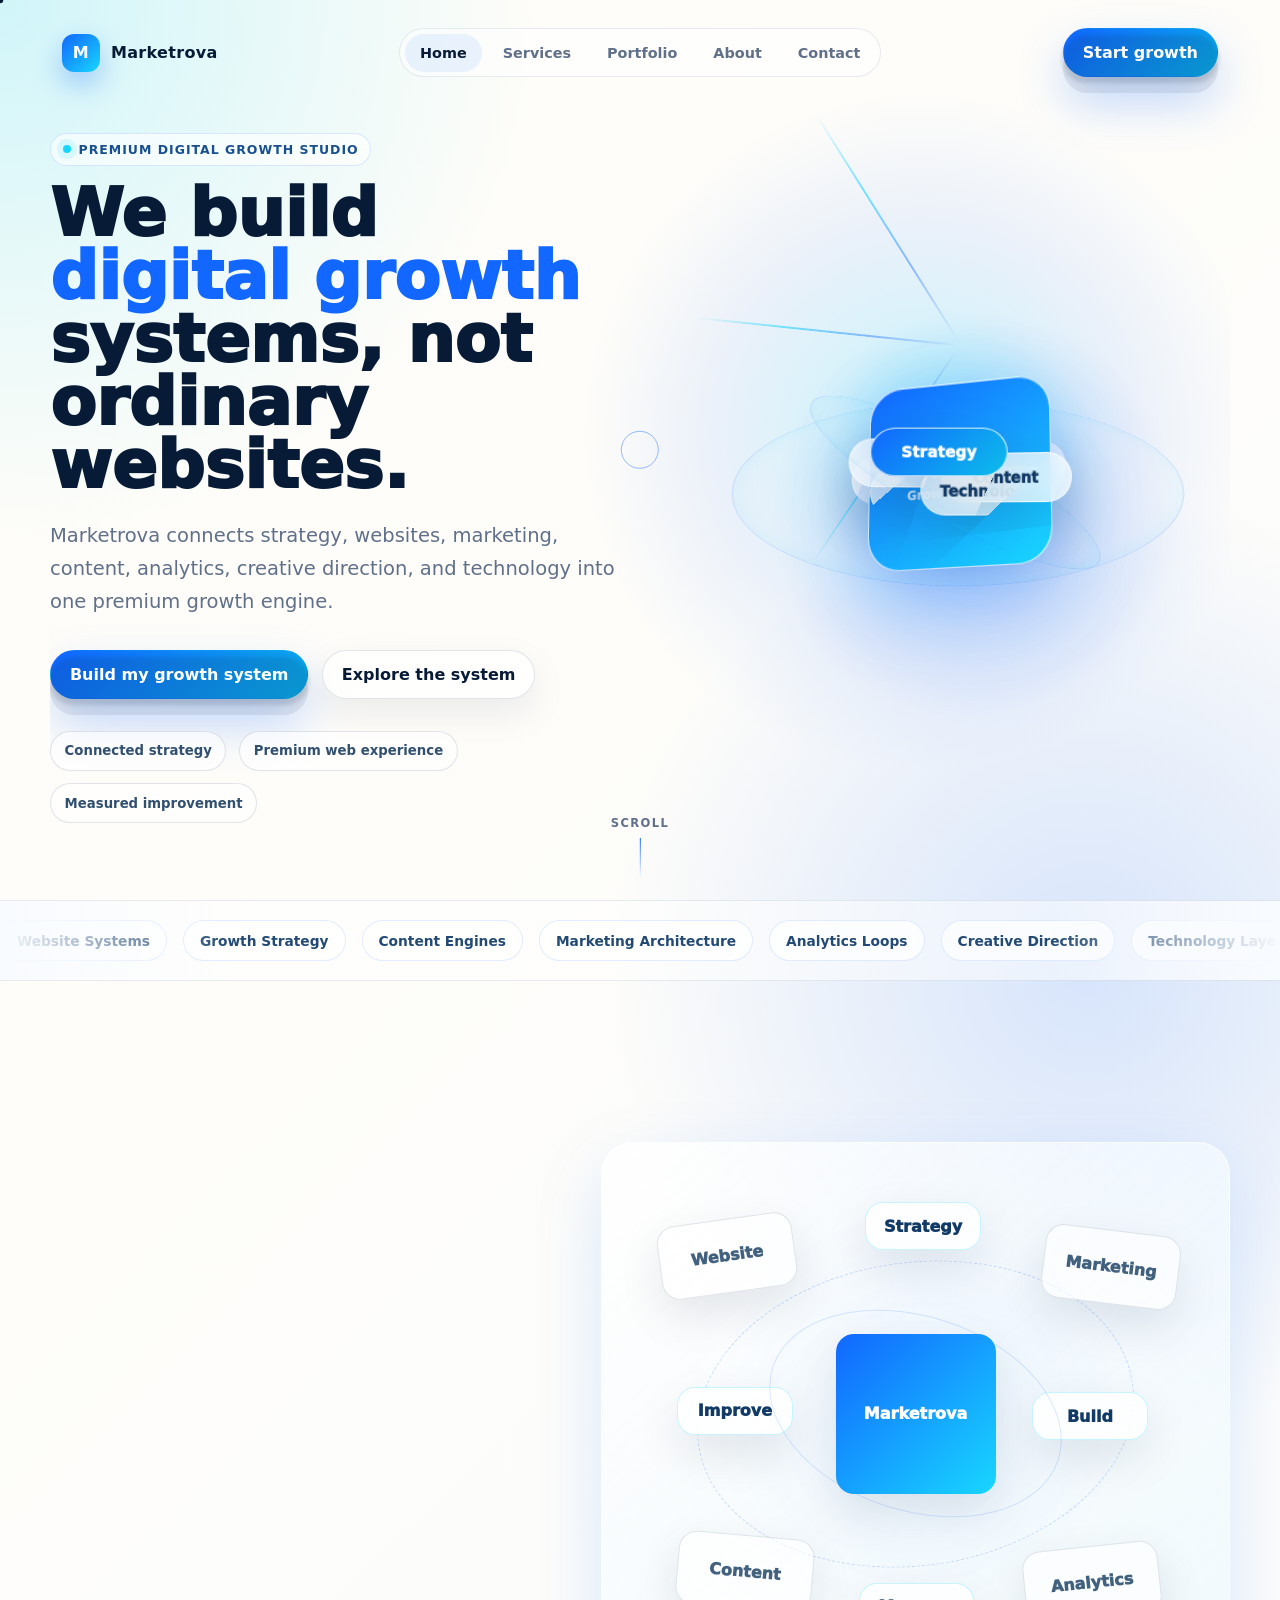
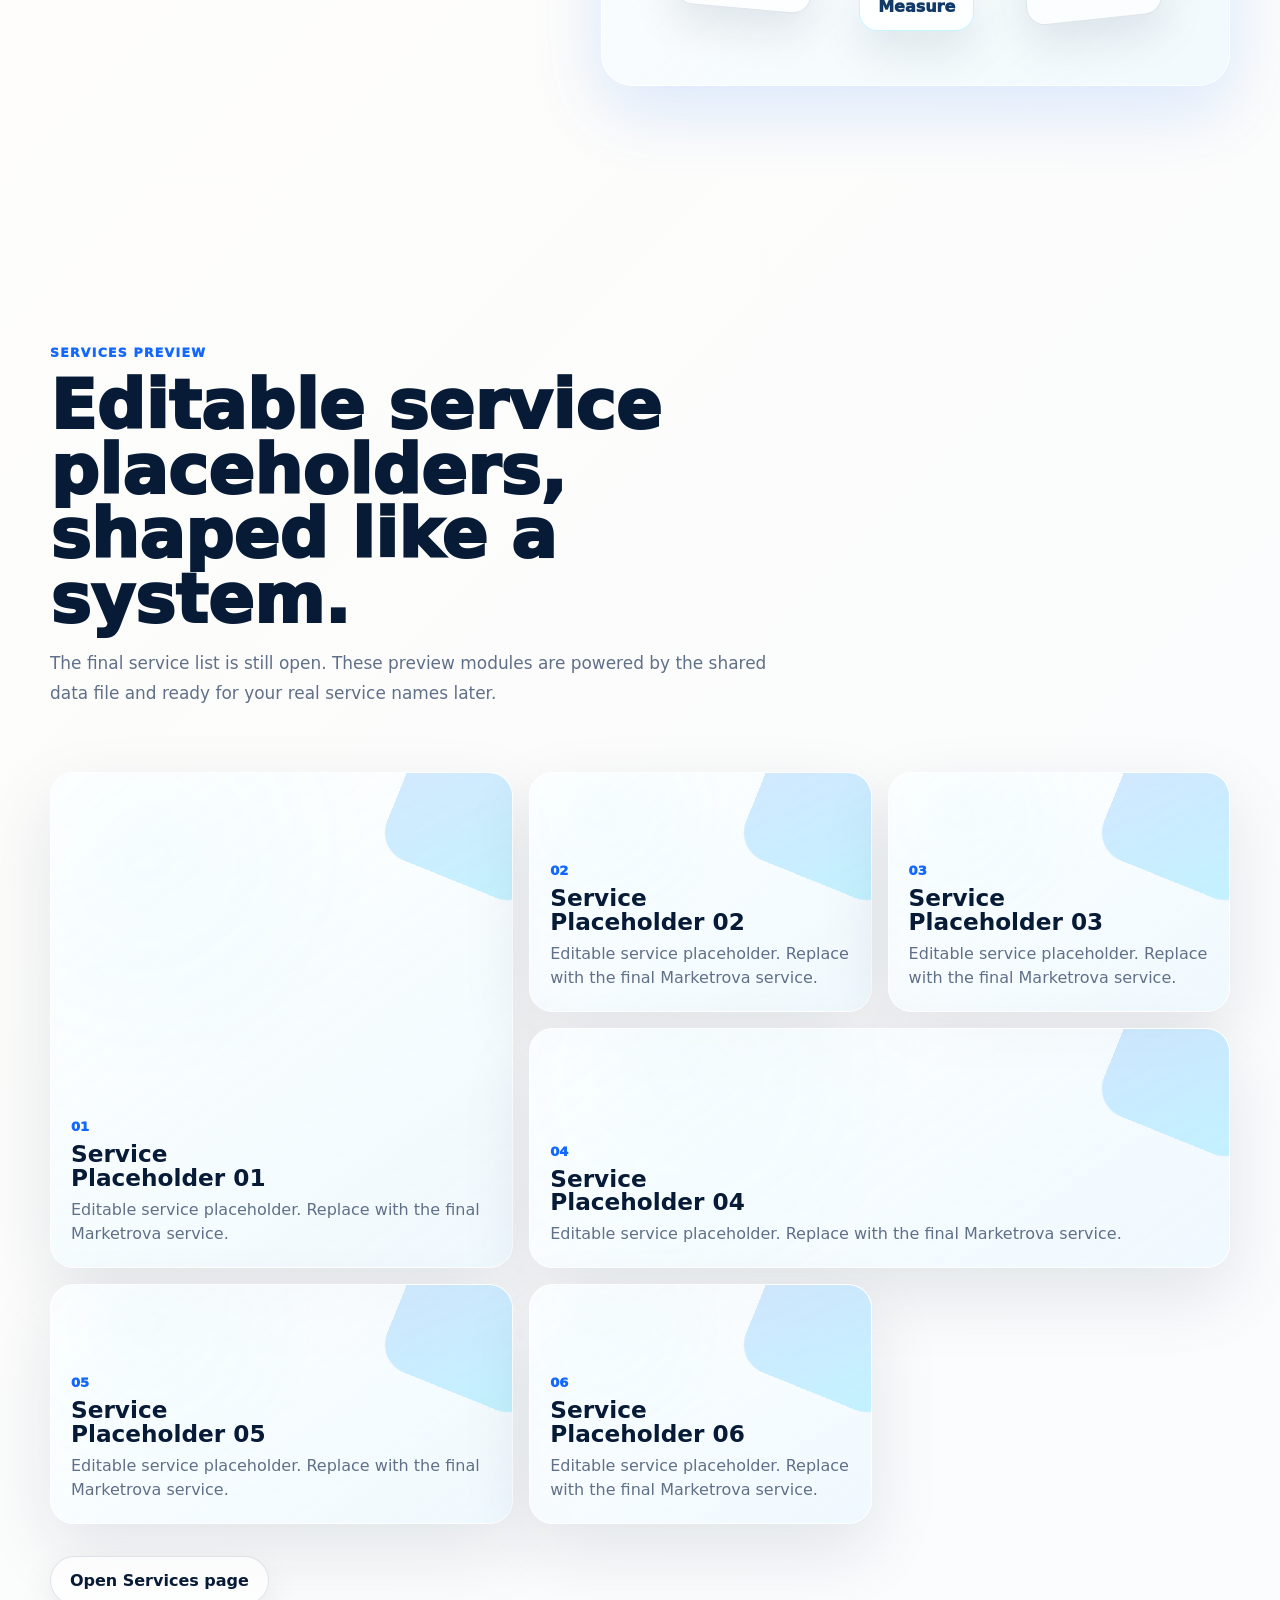
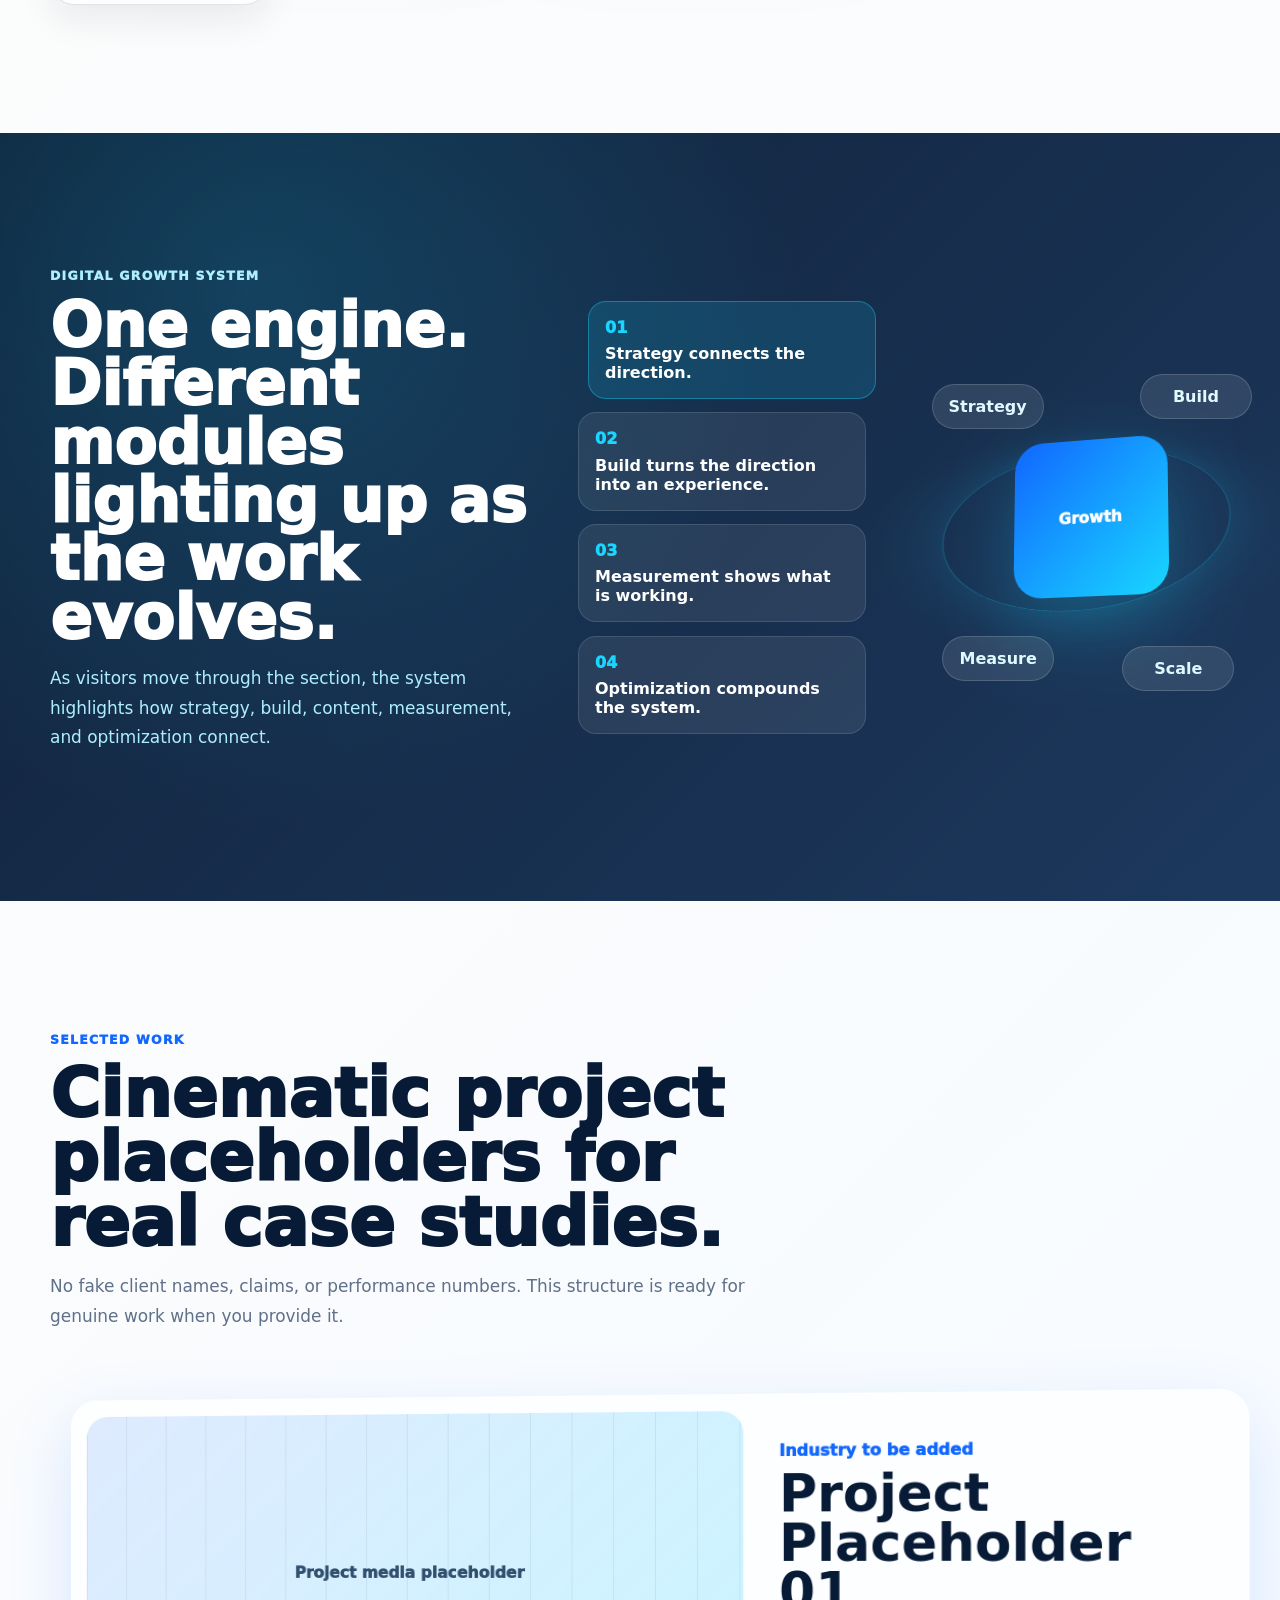
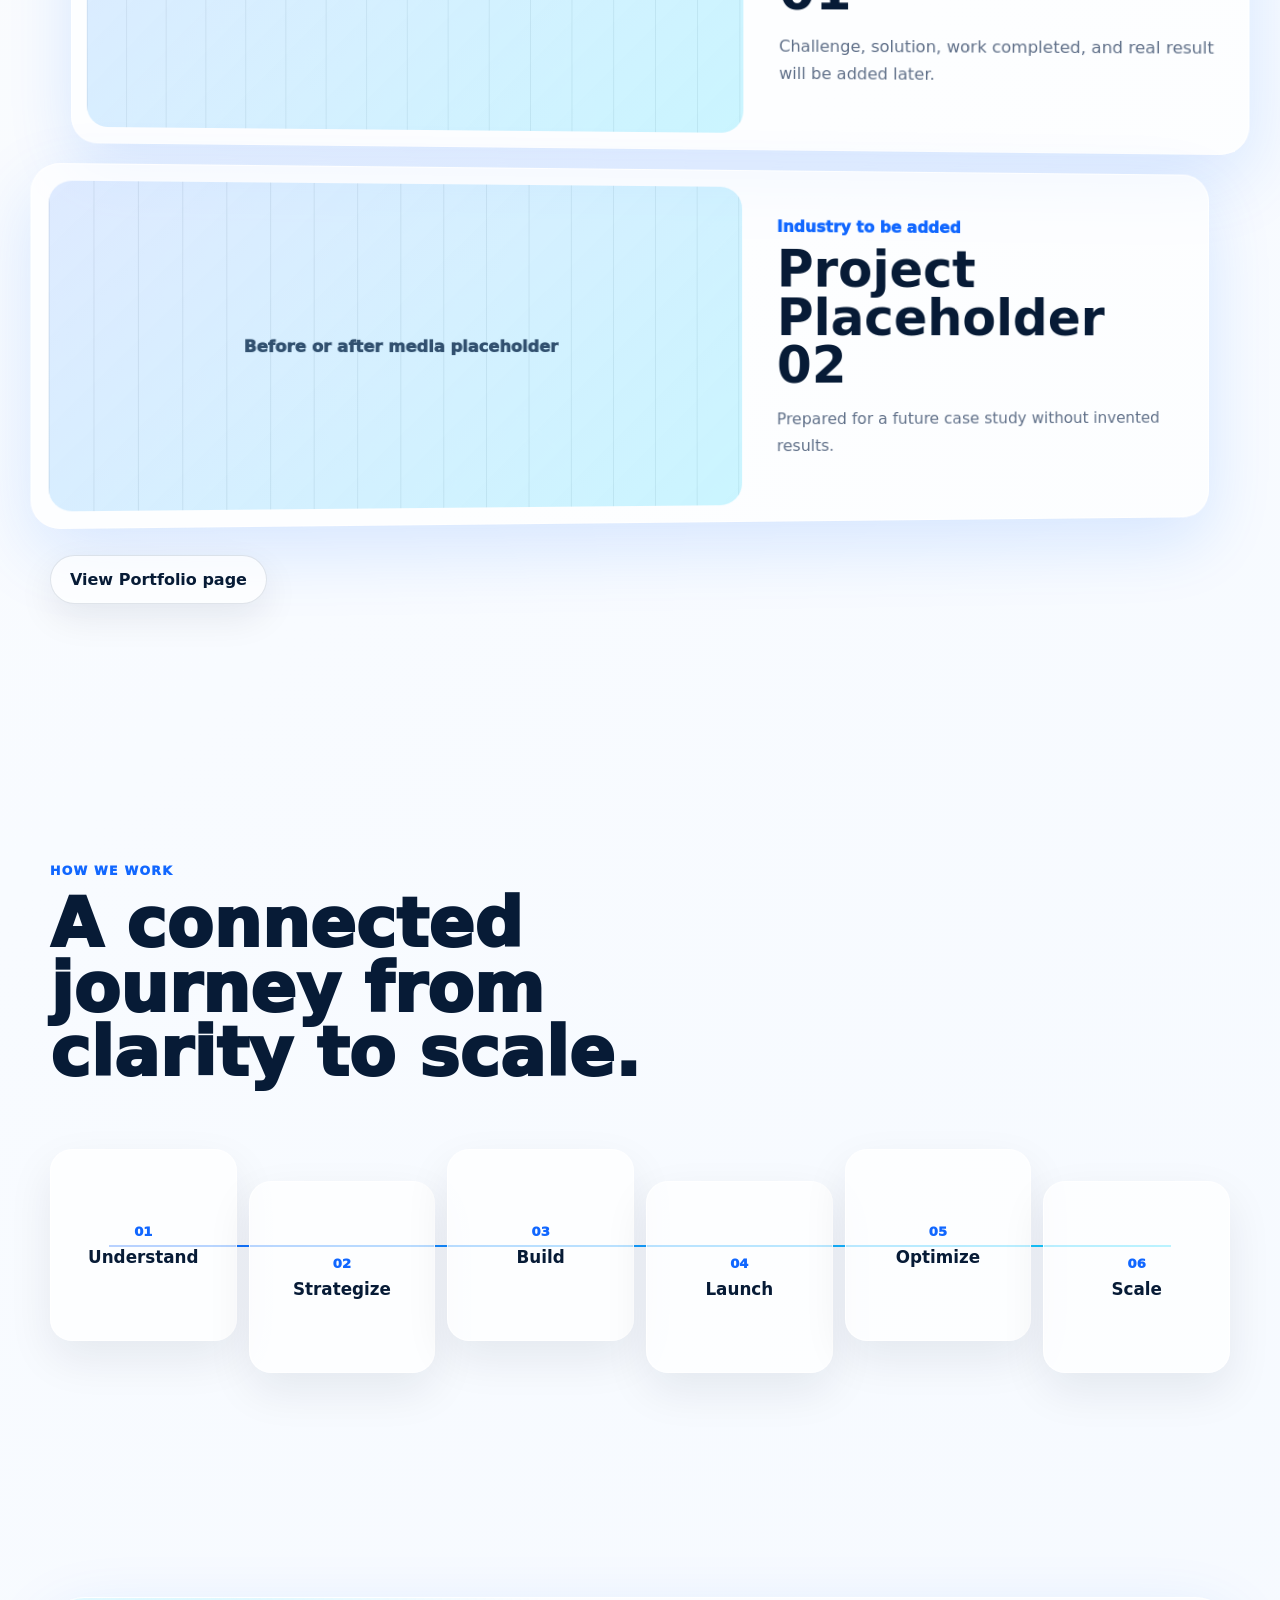
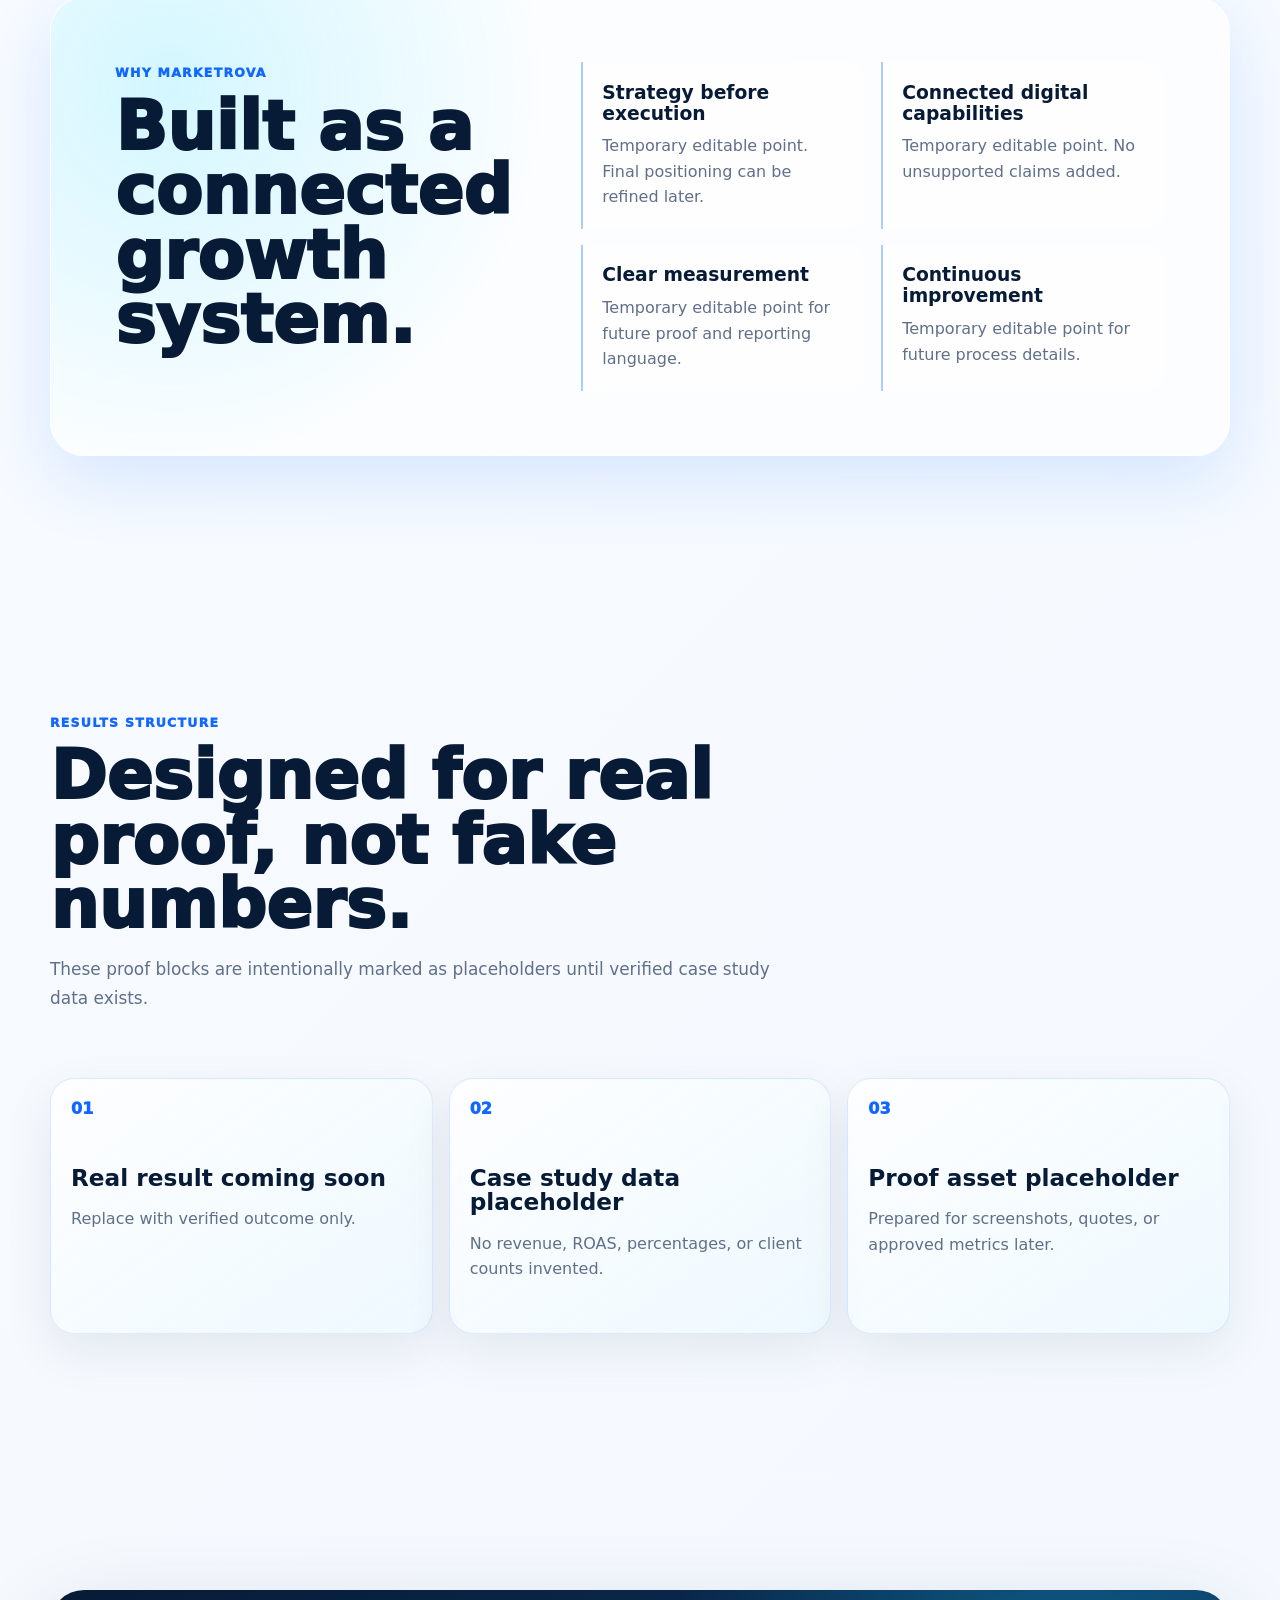
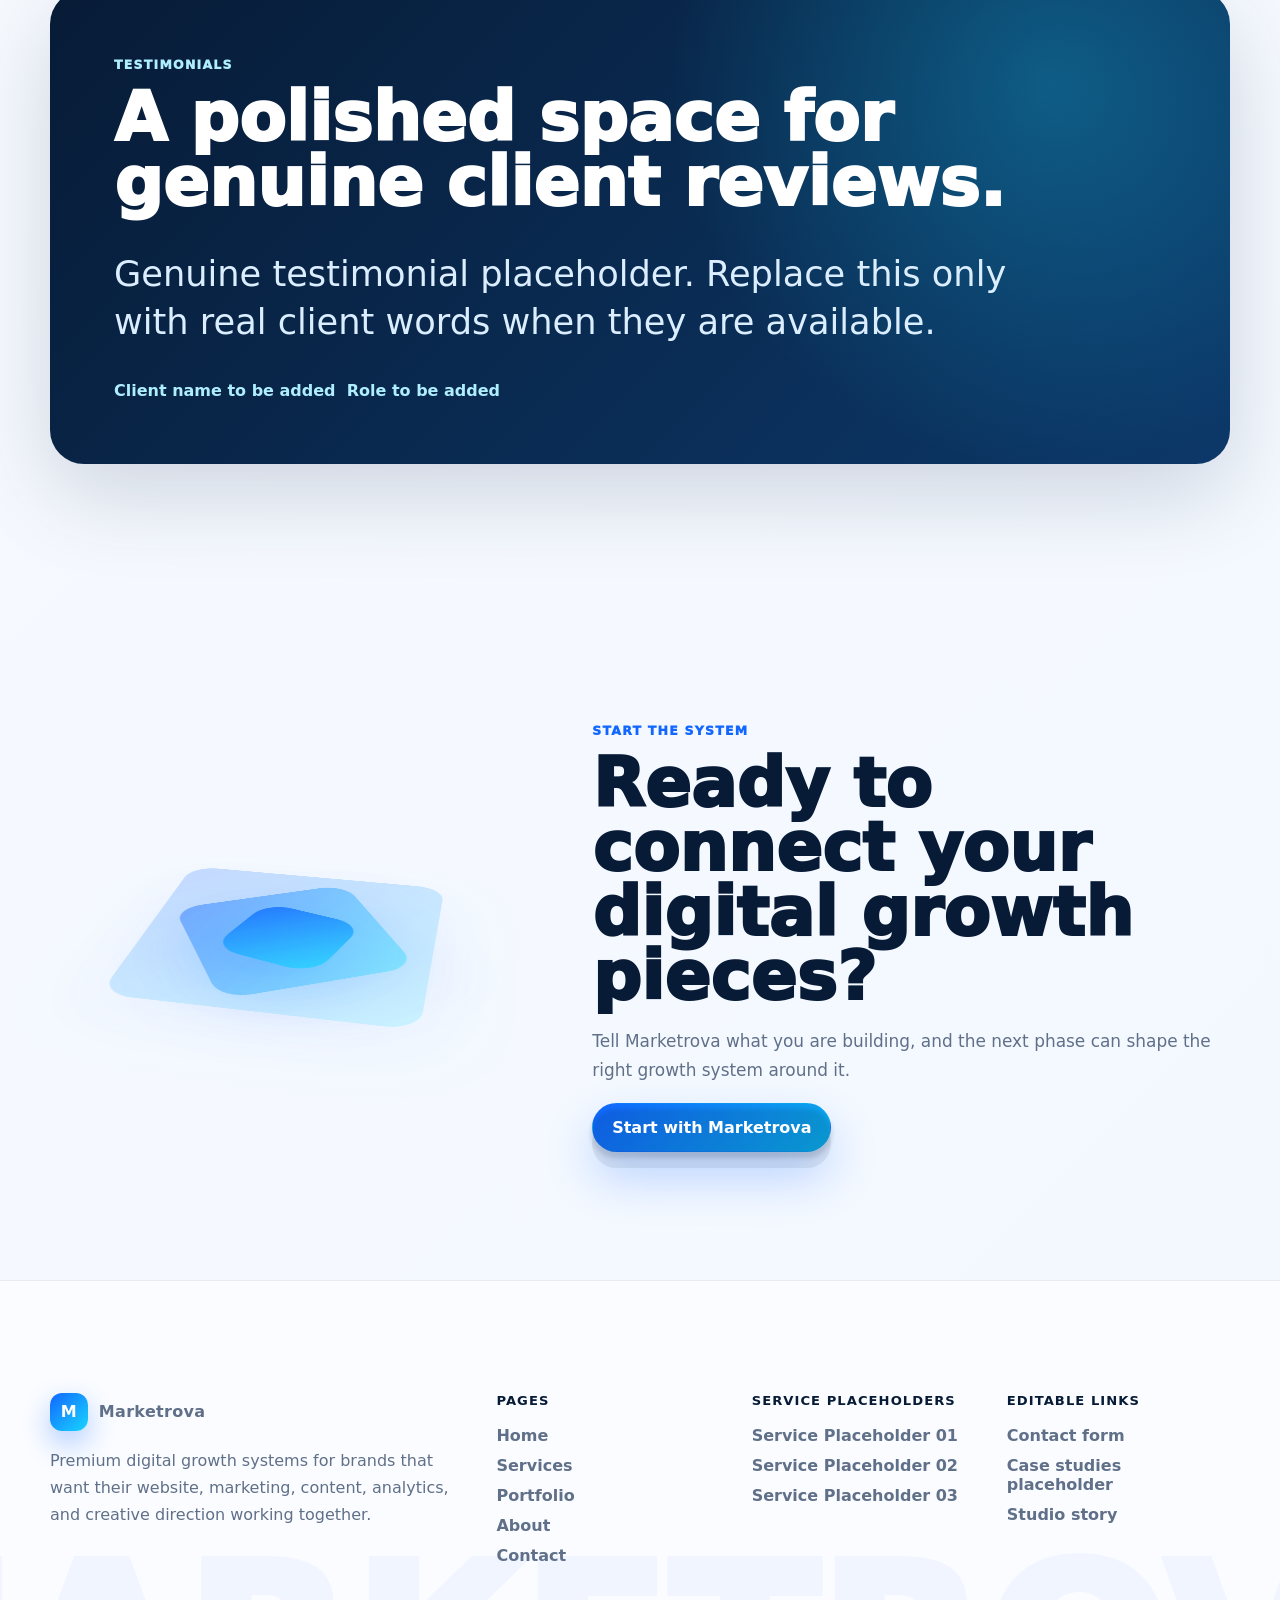
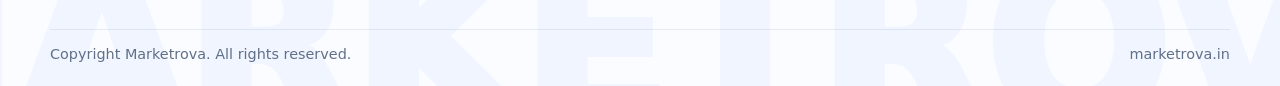
==== commit 56064c95: "Rebuild homepage hero" ====
--- a/index.html
+++ b/index.html
@@ -69,50 +69,48 @@
   </div>
 
   <main id="main" class="page-shell home-page">
-    <section class="hero hero-v2 section" aria-labelledby="hero-title">
-      <div class="hero-grid hero-grid-v2">
+    <section class="hero section" aria-labelledby="hero-title">
+      <div class="hero-grid">
         <div class="hero-content">
           <p class="eyebrow" data-animate>Premium digital growth studio</p>
-          <h1 class="hero-title hero-title-v2" id="hero-title">
+          <h1 class="hero-title" id="hero-title">
             <span class="word-reveal"><span style="--delay: 80ms">We build</span></span>
             <span class="word-reveal"><span class="text-accent" style="--delay: 170ms">digital growth</span></span>
             <span class="word-reveal"><span style="--delay: 260ms">systems, not</span></span>
             <span class="word-reveal"><span style="--delay: 350ms">ordinary websites.</span></span>
           </h1>
-          <p class="hero-copy hero-copy-v2" data-animate>
+          <p class="hero-copy" data-animate>
             Marketrova connects strategy, websites, marketing, content, analytics, creative direction, and technology into one premium growth engine.
           </p>
           <div class="hero-actions" data-animate>
             <a class="btn btn-primary" href="contact.html" data-magnetic>Build my growth system</a>
             <a class="btn btn-secondary" href="portfolio.html" data-magnetic data-cursor-view>Explore the system</a>
           </div>
-          <div class="hero-proof hero-proof-v2" aria-label="Homepage capabilities" data-animate>
+          <div class="hero-proof" aria-label="Homepage capabilities" data-animate>
             <span class="proof-pill">Connected strategy</span>
             <span class="proof-pill">Premium web experience</span>
             <span class="proof-pill">Measured improvement</span>
           </div>
         </div>
 
-        <div class="growth-engine-stage" data-growth-stage aria-label="Interactive Digital Growth Engine">
-          <div class="engine-glow"></div>
-          <div class="growth-engine" data-growth-system>
-            <div class="engine-orbit orbit-a"></div>
-            <div class="engine-orbit orbit-b"></div>
-            <div class="engine-orbit orbit-c"></div>
-            <div class="engine-path path-a"></div>
-            <div class="engine-path path-b"></div>
-            <div class="engine-path path-c"></div>
-            <div class="engine-core">
-              <span class="core-face">MR</span>
-              <span class="core-depth"></span>
+        <div class="hero-scene" data-hero-scene aria-label="Interactive Digital Growth Engine">
+          <div class="growth-map">
+            <span class="map-ring map-ring-a"></span>
+            <span class="map-ring map-ring-b"></span>
+            <span class="map-line map-line-a"></span>
+            <span class="map-line map-line-b"></span>
+            <span class="map-line map-line-c"></span>
+            <div class="map-core">
+              <strong>MR</strong>
+              <span>Growth system</span>
             </div>
-            <span class="engine-module module-website">Website</span>
-            <span class="engine-module module-marketing">Marketing</span>
-            <span class="engine-module module-content">Content</span>
-            <span class="engine-module module-analytics">Analytics</span>
-            <span class="engine-module module-creative">Creative</span>
-            <span class="engine-module module-tech">Technology</span>
-            <span class="engine-module module-growth">Growth</span>
+            <span class="map-node node-strategy">Strategy</span>
+            <span class="map-node node-website">Website</span>
+            <span class="map-node node-marketing">Marketing</span>
+            <span class="map-node node-content">Content</span>
+            <span class="map-node node-analytics">Analytics</span>
+            <span class="map-node node-creative">Creative</span>
+            <span class="map-node node-tech">Technology</span>
           </div>
         </div>
       </div>
--- a/assets/css/styles.css
+++ b/assets/css/styles.css
@@ -360,28 +360,36 @@
   min-height: 100vh;
   display: grid;
   align-items: center;
-  padding: 8rem 0 4rem;
-  overflow: hidden;
+  padding: 8rem 0 4.5rem;
+  overflow: clip;
+  isolation: isolate;
 }
 
 .hero::before {
   content: "";
   position: absolute;
-  inset: 5rem 0 auto 50%;
-  width: min(44rem, 80vw);
-  height: min(44rem, 80vw);
+  inset: 5rem auto auto 50%;
+  z-index: -1;
+  width: min(44rem, 82vw);
+  aspect-ratio: 1;
   border-radius: 50%;
   background: radial-gradient(circle, rgba(24, 214, 255, 0.24), rgba(17, 103, 255, 0.08) 42%, transparent 68%);
-  transform: translateX(-16%);
+  transform: translateX(-10%);
   pointer-events: none;
 }
 
 .hero-grid {
   position: relative;
   display: grid;
-  grid-template-columns: minmax(0, 0.95fr) minmax(22rem, 1.05fr);
+  grid-template-columns: minmax(0, 1fr) minmax(18rem, 34rem);
   align-items: center;
   gap: clamp(2rem, 5vw, 5rem);
+  width: 100%;
+  min-width: 0;
+}
+
+.hero-content {
+  min-width: 0;
 }
 
 .eyebrow {
@@ -410,17 +418,17 @@
 }
 
 .hero-title {
-  max-width: 11ch;
+  max-width: 16ch;
   margin: 0;
-  font-size: clamp(3.1rem, 8.4vw, 7.8rem);
-  line-height: 0.88;
+  font-size: clamp(3.2rem, 5.2vw, 5.8rem);
+  line-height: 0.95;
   letter-spacing: 0;
   font-weight: 950;
 }
 
 .word-reveal {
   display: inline-block;
-  overflow: hidden;
+  overflow: visible;
   vertical-align: top;
 }
 
@@ -436,7 +444,7 @@
 }
 
 .hero-copy {
-  max-width: 38rem;
+  max-width: 42rem;
   margin: 1.3rem 0 0;
   color: var(--muted);
   font-size: clamp(1.02rem, 2vw, 1.22rem);
@@ -455,6 +463,7 @@
   display: flex;
   flex-wrap: wrap;
   gap: 0.8rem;
+  max-width: 42rem;
   margin-top: 2rem;
 }
 
@@ -468,166 +477,199 @@
   font-weight: 850;
 }
 
-.growth-stage {
+.hero-scene {
   position: relative;
-  min-height: 34rem;
+  width: min(100%, 34rem);
+  margin-inline: auto;
+  aspect-ratio: 1 / 1.04;
+  min-width: 0;
   perspective: 1200px;
   transform-style: preserve-3d;
-}
-
-.growth-system {
+  isolation: isolate;
+}
+
+.hero-scene::before {
+  content: "";
   position: absolute;
-  inset: 5% 0 0;
+  inset: 8%;
+  z-index: -1;
+  border-radius: 50%;
+  background:
+    radial-gradient(circle at 50% 45%, rgba(24, 214, 255, 0.34), transparent 38%),
+    radial-gradient(circle at 54% 58%, rgba(17, 103, 255, 0.2), transparent 56%);
+  filter: blur(8px);
+  opacity: 0.9;
+}
+
+.growth-map {
+  position: absolute;
+  inset: 0;
   transform-style: preserve-3d;
   transform: rotateX(var(--rx, 0deg)) rotateY(var(--ry, 0deg));
   transition: transform 300ms var(--ease);
 }
 
-.orbit-ring {
+.map-ring,
+.map-line,
+.map-node,
+.map-core {
   position: absolute;
   left: 50%;
   top: 50%;
-  border: 1px solid rgba(17, 103, 255, 0.17);
+}
+
+.map-ring {
+  border: 1px solid rgba(17, 103, 255, 0.18);
   border-radius: 50%;
+  box-shadow: inset 0 0 26px rgba(24, 214, 255, 0.1);
+  translate: -50% -50%;
   transform-style: preserve-3d;
-  translate: -50% -50%;
-}
-
-.ring-one {
-  width: 27rem;
-  height: 27rem;
-  transform: rotateX(68deg) rotateZ(8deg);
-}
-
-.ring-two {
-  width: 20rem;
-  height: 20rem;
-  transform: rotateX(58deg) rotateY(28deg) rotateZ(-18deg);
-}
-
-.ring-three {
-  width: 14rem;
-  height: 14rem;
-  transform: rotateX(75deg) rotateY(-24deg);
-}
-
-.growth-core {
-  position: absolute;
-  left: 50%;
-  top: 50%;
-  width: 10.5rem;
-  height: 10.5rem;
+}
+
+.map-ring-a {
+  width: 82%;
+  aspect-ratio: 1;
+  transform: rotateX(64deg) rotateZ(12deg);
+}
+
+.map-ring-b {
+  width: 60%;
+  aspect-ratio: 1;
+  transform: rotateX(72deg) rotateY(28deg) rotateZ(-18deg);
+}
+
+.map-line {
+  width: 2px;
+  height: 45%;
+  background: linear-gradient(180deg, transparent, rgba(17, 103, 255, 0.42), rgba(24, 214, 255, 0.58), transparent);
+  transform-origin: top center;
+  animation: energyPulse 3.8s var(--ease) infinite;
+}
+
+.map-line-a {
+  transform: translate3d(-50%, -50%, 20px) rotate(34deg);
+}
+
+.map-line-b {
+  transform: translate3d(-50%, -50%, 40px) rotate(96deg);
+  animation-delay: -1s;
+}
+
+.map-line-c {
+  transform: translate3d(-50%, -50%, 70px) rotate(148deg);
+  animation-delay: -2s;
+}
+
+.map-core {
+  width: clamp(8.2rem, 32%, 11rem);
+  aspect-ratio: 1;
   display: grid;
   place-items: center;
-  border: 1px solid rgba(255, 255, 255, 0.72);
-  border-radius: 28px;
+  align-content: center;
+  gap: 0.28rem;
+  border: 1px solid rgba(255, 255, 255, 0.78);
+  border-radius: 32px;
   background:
-    linear-gradient(145deg, rgba(255, 255, 255, 0.98), rgba(232, 248, 255, 0.86)),
-    radial-gradient(circle at 30% 20%, rgba(24, 214, 255, 0.45), transparent 52%);
-  box-shadow: var(--shadow-strong);
-  transform: translate3d(-50%, -50%, 80px) rotateX(10deg) rotateY(-12deg);
-}
-
-.growth-core span {
-  width: 4.5rem;
-  height: 4.5rem;
+    linear-gradient(145deg, #1167ff, #18d6ff),
+    radial-gradient(circle at 30% 20%, rgba(255, 255, 255, 0.6), transparent 42%);
+  box-shadow:
+    0 26px 70px rgba(17, 103, 255, 0.36),
+    inset 0 1px 0 rgba(255, 255, 255, 0.5);
+  color: #fff;
+  text-align: center;
+  transform: translate3d(-50%, -50%, 110px) rotateX(12deg) rotateY(-18deg);
+}
+
+.map-core strong {
+  font-size: clamp(1.6rem, 5vw, 2rem);
+  font-weight: 950;
+  line-height: 1;
+}
+
+.map-core span {
+  max-width: 7rem;
+  font-size: 0.72rem;
+  font-weight: 900;
+  line-height: 1.15;
+  opacity: 0.86;
+}
+
+.map-node {
   display: grid;
   place-items: center;
-  border-radius: 22px;
+  min-width: clamp(6.4rem, 22%, 8.2rem);
+  min-height: 2.75rem;
+  padding: 0.72rem 0.95rem;
+  border: 1px solid rgba(255, 255, 255, 0.78);
+  border-radius: 999px;
+  background: rgba(255, 255, 255, 0.72);
+  box-shadow: 0 22px 55px rgba(7, 27, 54, 0.13);
+  backdrop-filter: blur(16px);
+  color: #123a66;
+  font-size: clamp(0.72rem, 1.7vw, 0.84rem);
+  font-weight: 950;
+  text-align: center;
+  transform: translate3d(calc(-50% + var(--x)), calc(-50% + var(--y)), var(--z)) rotateX(var(--tilt-x, 0deg)) rotateY(var(--tilt-y, 0deg));
+  animation: engineFloat 6s var(--ease) infinite;
+  animation-delay: var(--delay, 0s);
+}
+
+.node-strategy {
+  --x: -14%;
+  --y: -38%;
+  --z: 155px;
+  --tilt-x: 12deg;
+  --delay: -0.3s;
   color: #fff;
-  background: linear-gradient(135deg, var(--blue), var(--cyan));
-  box-shadow: 0 18px 45px rgba(17, 103, 255, 0.35);
-  font-size: 1.7rem;
-  font-weight: 950;
-}
-
-.growth-node {
-  --x: 0px;
-  --y: 0px;
-  --z: 40px;
-  position: absolute;
-  left: 50%;
-  top: 50%;
-  width: 8.8rem;
-  min-height: 6.8rem;
-  display: grid;
-  align-content: space-between;
-  gap: 0.8rem;
-  padding: 1rem;
-  border: 1px solid rgba(255, 255, 255, 0.78);
-  border-radius: 18px;
-  background: rgba(255, 255, 255, 0.68);
-  box-shadow: 0 22px 54px rgba(7, 27, 54, 0.14);
-  backdrop-filter: blur(16px);
-  transform: translate3d(calc(-50% + var(--x)), calc(-50% + var(--y)), var(--z)) rotateX(8deg) rotateY(-10deg);
-  animation: nodeFloat 5.8s var(--ease) infinite;
-  animation-delay: var(--float-delay, 0s);
-}
-
-.growth-node strong {
-  font-size: 0.94rem;
-  line-height: 1.1;
-}
-
-.growth-node small {
-  color: var(--muted);
-  font-size: 0.72rem;
-  font-weight: 800;
-}
-
-.node-dot {
-  width: 1rem;
-  height: 1rem;
-  border-radius: 50%;
-  background: linear-gradient(135deg, var(--blue), var(--cyan));
-  box-shadow: 0 0 0 7px rgba(17, 103, 255, 0.09);
+  background: linear-gradient(135deg, var(--blue), #0cbdea);
 }
 
 .node-website {
-  --x: -11.5rem;
-  --y: -11rem;
-  --z: 90px;
+  --x: -34%;
+  --y: -21%;
+  --z: 105px;
+  --tilt-y: 16deg;
+  --delay: -0.8s;
 }
 
 .node-marketing {
-  --x: 12.5rem;
-  --y: -9.4rem;
-  --z: 50px;
+  --x: 34%;
+  --y: -20%;
+  --z: 80px;
+  --tilt-y: -13deg;
+  --delay: -1.3s;
 }
 
 .node-content {
-  --x: 13rem;
-  --y: 9.6rem;
-  --z: 110px;
+  --x: 35%;
+  --y: 11%;
+  --z: 135px;
+  --tilt-y: -17deg;
+  --delay: -1.8s;
 }
 
 .node-analytics {
-  --x: -12rem;
-  --y: 10.3rem;
-  --z: 40px;
-}
-
-.node-growth {
-  --x: 0.2rem;
-  --y: -15.2rem;
-  --z: 150px;
+  --x: -34%;
+  --y: 13%;
+  --z: 70px;
+  --tilt-y: 14deg;
+  --delay: -2.3s;
 }
 
 .node-creative {
-  --x: 0;
-  --y: 15rem;
-  --z: 60px;
-}
-
-.system-beam {
-  position: absolute;
-  left: 50%;
-  top: 50%;
-  width: 1px;
-  height: 14rem;
-  background: linear-gradient(180deg, transparent, rgba(17, 103, 255, 0.28), transparent);
-  transform-origin: top center;
-  transform: translate3d(-50%, -50%, 25px) rotate(var(--angle));
+  --x: -18%;
+  --y: 39%;
+  --z: 92px;
+  --tilt-x: -10deg;
+  --delay: -2.8s;
+}
+
+.node-tech {
+  --x: 22%;
+  --y: 38%;
+  --z: 130px;
+  --tilt-x: -8deg;
+  --delay: -3.3s;
 }
 
 .scroll-cue {
@@ -652,7 +694,6 @@
   background: linear-gradient(var(--blue), transparent);
   animation: scrollPulse 1.7s var(--ease) infinite;
 }
-
 .page-placeholder {
   min-height: 100vh;
   padding: 10rem 0 5rem;
@@ -690,245 +731,8 @@
 
 .home-page {
   position: relative;
-  overflow: hidden;
-}
-
-.hero-v2 {
-  width: min(1260px, calc(100% - 2rem));
-  min-height: 100vh;
-  padding-top: 7rem;
-}
-
-.hero-v2::after {
-  content: "";
-  position: absolute;
-  left: 8%;
-  bottom: 4rem;
-  width: 16rem;
-  height: 16rem;
-  border-radius: 50%;
-  background: radial-gradient(circle, rgba(24, 214, 255, 0.14), transparent 68%);
-  pointer-events: none;
-}
-
-.hero-grid-v2 {
-  grid-template-columns: minmax(28rem, 0.92fr) minmax(32rem, 1.08fr);
-  gap: clamp(2rem, 4vw, 4.5rem);
-}
-
-.hero-title-v2 {
-  max-width: 12.8ch;
-  font-size: clamp(3.6rem, 6.7vw, 7.2rem);
-  line-height: 0.9;
-}
-
-.hero-copy-v2 {
-  max-width: 42rem;
-}
-
-.hero-proof-v2 {
-  max-width: 42rem;
-}
-
-.growth-engine-stage {
-  position: relative;
-  min-height: 41rem;
-  perspective: 1400px;
-  transform-style: preserve-3d;
-  isolation: isolate;
-}
-
-.engine-glow {
-  position: absolute;
-  inset: 10% 4%;
-  border-radius: 50%;
-  background:
-    radial-gradient(circle at 50% 45%, rgba(24, 214, 255, 0.32), transparent 38%),
-    radial-gradient(circle at 54% 56%, rgba(17, 103, 255, 0.2), transparent 54%);
-  filter: blur(8px);
-  opacity: 0.9;
-}
-
-.growth-engine {
-  position: absolute;
-  inset: 0;
-  transform-style: preserve-3d;
-  transform: rotateX(var(--rx, 0deg)) rotateY(var(--ry, 0deg));
-  transition: transform 300ms var(--ease);
-}
-
-.engine-orbit,
-.engine-path {
-  position: absolute;
-  left: 50%;
-  top: 50%;
-  border-radius: 50%;
-  transform-style: preserve-3d;
-  translate: -50% -50%;
-}
-
-.engine-orbit {
-  border: 1px solid rgba(17, 103, 255, 0.18);
-  box-shadow: inset 0 0 26px rgba(24, 214, 255, 0.1);
-}
-
-.orbit-a {
-  width: 34rem;
-  height: 34rem;
-  transform: rotateX(64deg) rotateZ(12deg);
-}
-
-.orbit-b {
-  width: 25rem;
-  height: 25rem;
-  transform: rotateX(73deg) rotateY(30deg) rotateZ(-20deg);
-}
-
-.orbit-c {
-  width: 17rem;
-  height: 17rem;
-  transform: rotateX(55deg) rotateY(-34deg);
-}
-
-.engine-path {
-  width: 2px;
-  height: 18rem;
-  background: linear-gradient(180deg, transparent, rgba(17, 103, 255, 0.46), rgba(24, 214, 255, 0.58), transparent);
-  transform-origin: top center;
-  animation: energyPulse 3.8s var(--ease) infinite;
-}
-
-.path-a {
-  transform: translate3d(-50%, -50%, 20px) rotate(32deg);
-}
-
-.path-b {
-  transform: translate3d(-50%, -50%, 40px) rotate(96deg);
-  animation-delay: -1s;
-}
-
-.path-c {
-  transform: translate3d(-50%, -50%, 80px) rotate(148deg);
-  animation-delay: -2s;
-}
-
-.engine-core {
-  position: absolute;
-  left: 50%;
-  top: 50%;
-  width: 12rem;
-  height: 12rem;
-  transform-style: preserve-3d;
-  transform: translate3d(-50%, -50%, 130px) rotateX(12deg) rotateY(-18deg);
-}
-
-.core-face,
-.core-depth {
-  position: absolute;
-  inset: 0;
-  border-radius: 32px;
-}
-
-.core-face {
-  z-index: 2;
-  display: grid;
-  place-items: center;
-  color: #fff;
-  background:
-    linear-gradient(145deg, #1167ff, #18d6ff),
-    radial-gradient(circle at 30% 20%, rgba(255, 255, 255, 0.6), transparent 42%);
-  box-shadow:
-    0 26px 70px rgba(17, 103, 255, 0.36),
-    inset 0 1px 0 rgba(255, 255, 255, 0.5);
-  font-size: 2rem;
-  font-weight: 950;
-}
-
-.core-depth {
-  background: #0b4bc4;
-  transform: translate3d(18px, 22px, -55px);
-  filter: blur(0.2px);
-  opacity: 0.7;
-}
-
-.engine-module {
-  position: absolute;
-  left: 50%;
-  top: 50%;
-  min-width: 8.5rem;
-  padding: 0.82rem 1rem;
-  border: 1px solid rgba(255, 255, 255, 0.78);
-  border-radius: 999px;
-  background: rgba(255, 255, 255, 0.72);
-  box-shadow: 0 22px 55px rgba(7, 27, 54, 0.13);
-  backdrop-filter: blur(16px);
-  color: #123a66;
-  font-size: 0.84rem;
-  font-weight: 950;
-  text-align: center;
-  transform: translate3d(calc(-50% + var(--x)), calc(-50% + var(--y)), var(--z)) rotateX(var(--tilt-x, 0deg)) rotateY(var(--tilt-y, 0deg));
-  animation: engineFloat 6s var(--ease) infinite;
-  animation-delay: var(--delay, 0s);
-}
-
-.module-website {
-  --x: -16rem;
-  --y: -10rem;
-  --z: 120px;
-  --tilt-y: 16deg;
-  --delay: -0.4s;
-}
-
-.module-marketing {
-  --x: 15rem;
-  --y: -10.4rem;
-  --z: 70px;
-  --tilt-y: -13deg;
-  --delay: -1.1s;
-}
-
-.module-content {
-  --x: 17.2rem;
-  --y: 4rem;
-  --z: 150px;
-  --tilt-y: -17deg;
-  --delay: -1.8s;
-}
-
-.module-analytics {
-  --x: -16.7rem;
-  --y: 5rem;
-  --z: 50px;
-  --tilt-y: 14deg;
-  --delay: -2.4s;
-}
-
-.module-creative {
-  --x: -4rem;
-  --y: 15.2rem;
-  --z: 95px;
-  --tilt-x: -10deg;
-  --delay: -3.1s;
-}
-
-.module-tech {
-  --x: 5.2rem;
-  --y: -17rem;
-  --z: 170px;
-  --tilt-x: 12deg;
-  --delay: -3.7s;
-}
-
-.module-growth {
-  --x: 9.6rem;
-  --y: 15rem;
-  --z: 210px;
-  --tilt-x: -8deg;
-  --delay: -4.2s;
-  color: #fff;
-  background: linear-gradient(135deg, var(--blue), #0cbdea);
-}
-
+  overflow-x: clip;
+}
 .capability-strip {
   position: relative;
   overflow: hidden;
@@ -1005,7 +809,16 @@
   line-height: 0.95;
   font-weight: 950;
 }
-
+.story-copy h2 {
+  max-width: 11ch;
+  font-size: clamp(3.2rem, 4.6vw, 4.8rem);
+  line-height: 0.95;
+}
+.system-sticky-copy h2 {
+  max-width: 12ch;
+  font-size: clamp(3.2rem, 4.8vw, 5rem);
+  line-height: 0.95;
+}
 .section-heading p,
 .story-copy p,
 .system-sticky-copy p,
@@ -1238,7 +1051,7 @@
 
 .system-shell {
   display: grid;
-  grid-template-columns: minmax(18rem, 0.82fr) minmax(18rem, 0.72fr) minmax(25rem, 1fr);
+  grid-template-columns: minmax(30rem, 1.15fr) minmax(18rem, 0.65fr) minmax(22rem, 0.9fr);
   gap: clamp(1.5rem, 4vw, 3rem);
   align-items: center;
 }
@@ -1837,18 +1650,9 @@
     grid-template-columns: 1fr;
   }
 
-  .hero-grid-v2 {
-    grid-template-columns: 1fr;
-  }
-
-  .growth-stage {
-    min-height: 29rem;
+  .hero-scene {
     order: -1;
-  }
-
-  .growth-engine-stage {
-    min-height: 33rem;
-    order: -1;
+    width: min(100%, 31rem);
   }
 
   .hero-title {
@@ -1915,83 +1719,54 @@
     width: 100%;
   }
 
-  .growth-stage {
-    min-height: 24rem;
-    perspective: 900px;
-  }
-
-  .hero-v2 {
-    min-height: auto;
-  }
-
-  .hero-title-v2 {
+  .hero-title {
     max-width: 11.5ch;
     font-size: clamp(3rem, 15vw, 4.9rem);
   }
 
-  .growth-engine-stage {
-    min-height: 25rem;
+  .hero-scene {
+    width: min(100%, 25rem);
     perspective: 900px;
   }
 
-  .orbit-a {
-    width: 22rem;
-    height: 22rem;
-  }
-
-  .orbit-b {
-    width: 16rem;
-    height: 16rem;
-  }
-
-  .orbit-c {
-    width: 11rem;
-    height: 11rem;
-  }
-
-  .engine-core {
-    width: 8rem;
-    height: 8rem;
-  }
-
-  .core-face {
-    border-radius: 24px;
-  }
-
-  .engine-module {
-    min-width: 6.7rem;
-    padding: 0.62rem 0.72rem;
-    font-size: 0.7rem;
-  }
-
-  .module-website {
-    --x: -8.5rem;
-    --y: -6.5rem;
-  }
-
-  .module-marketing {
-    --x: 8.2rem;
-    --y: -6.4rem;
-  }
-
-  .module-content {
-    --x: 8.4rem;
-    --y: 5.3rem;
-  }
-
-  .module-analytics {
-    --x: -8.3rem;
-    --y: 5.2rem;
-  }
-
-  .module-tech,
-  .module-creative {
+  .map-node {
+    min-width: 6.5rem;
+    min-height: 2.45rem;
+    padding: 0.58rem 0.68rem;
+  }
+
+  .node-strategy {
+    --x: -10%;
+    --y: -37%;
+  }
+
+  .node-website {
+    --x: -31%;
+    --y: -19%;
+  }
+
+  .node-marketing {
+    --x: 31%;
+    --y: -18%;
+  }
+
+  .node-content {
+    --x: 31%;
+    --y: 13%;
+  }
+
+  .node-analytics {
+    --x: -31%;
+    --y: 13%;
+  }
+
+  .node-creative {
     display: none;
   }
 
-  .module-growth {
+  .node-tech {
     --x: 0;
-    --y: 9rem;
+    --y: 37%;
   }
 
   .story-section,
@@ -2055,51 +1830,6 @@
     flex-direction: column;
   }
 
-  .ring-one {
-    width: 20rem;
-    height: 20rem;
-  }
-
-  .ring-two {
-    width: 15rem;
-    height: 15rem;
-  }
-
-  .growth-core {
-    width: 8.2rem;
-    height: 8.2rem;
-  }
-
-  .growth-node {
-    width: 7rem;
-    min-height: 5.7rem;
-    padding: 0.76rem;
-  }
-
-  .node-website {
-    --x: -7.5rem;
-    --y: -8.6rem;
-  }
-
-  .node-marketing {
-    --x: 7.6rem;
-    --y: -7.2rem;
-  }
-
-  .node-content {
-    --x: 7.4rem;
-    --y: 7.3rem;
-  }
-
-  .node-analytics {
-    --x: -7.5rem;
-    --y: 7.5rem;
-  }
-
-  .node-growth,
-  .node-creative {
-    display: none;
-  }
 }
 
 @media (hover: none), (pointer: coarse) {
@@ -2124,14 +1854,13 @@
     transition-duration: 1ms !important;
   }
 
-  .growth-system {
+  .growth-map {
     transform: none !important;
   }
 
-  .growth-engine,
-  .engine-module,
+  .map-node,
+  .map-line,
   .strip-track,
-  .engine-path,
   .connected-cluster span {
     animation: none !important;
     transform-style: flat;
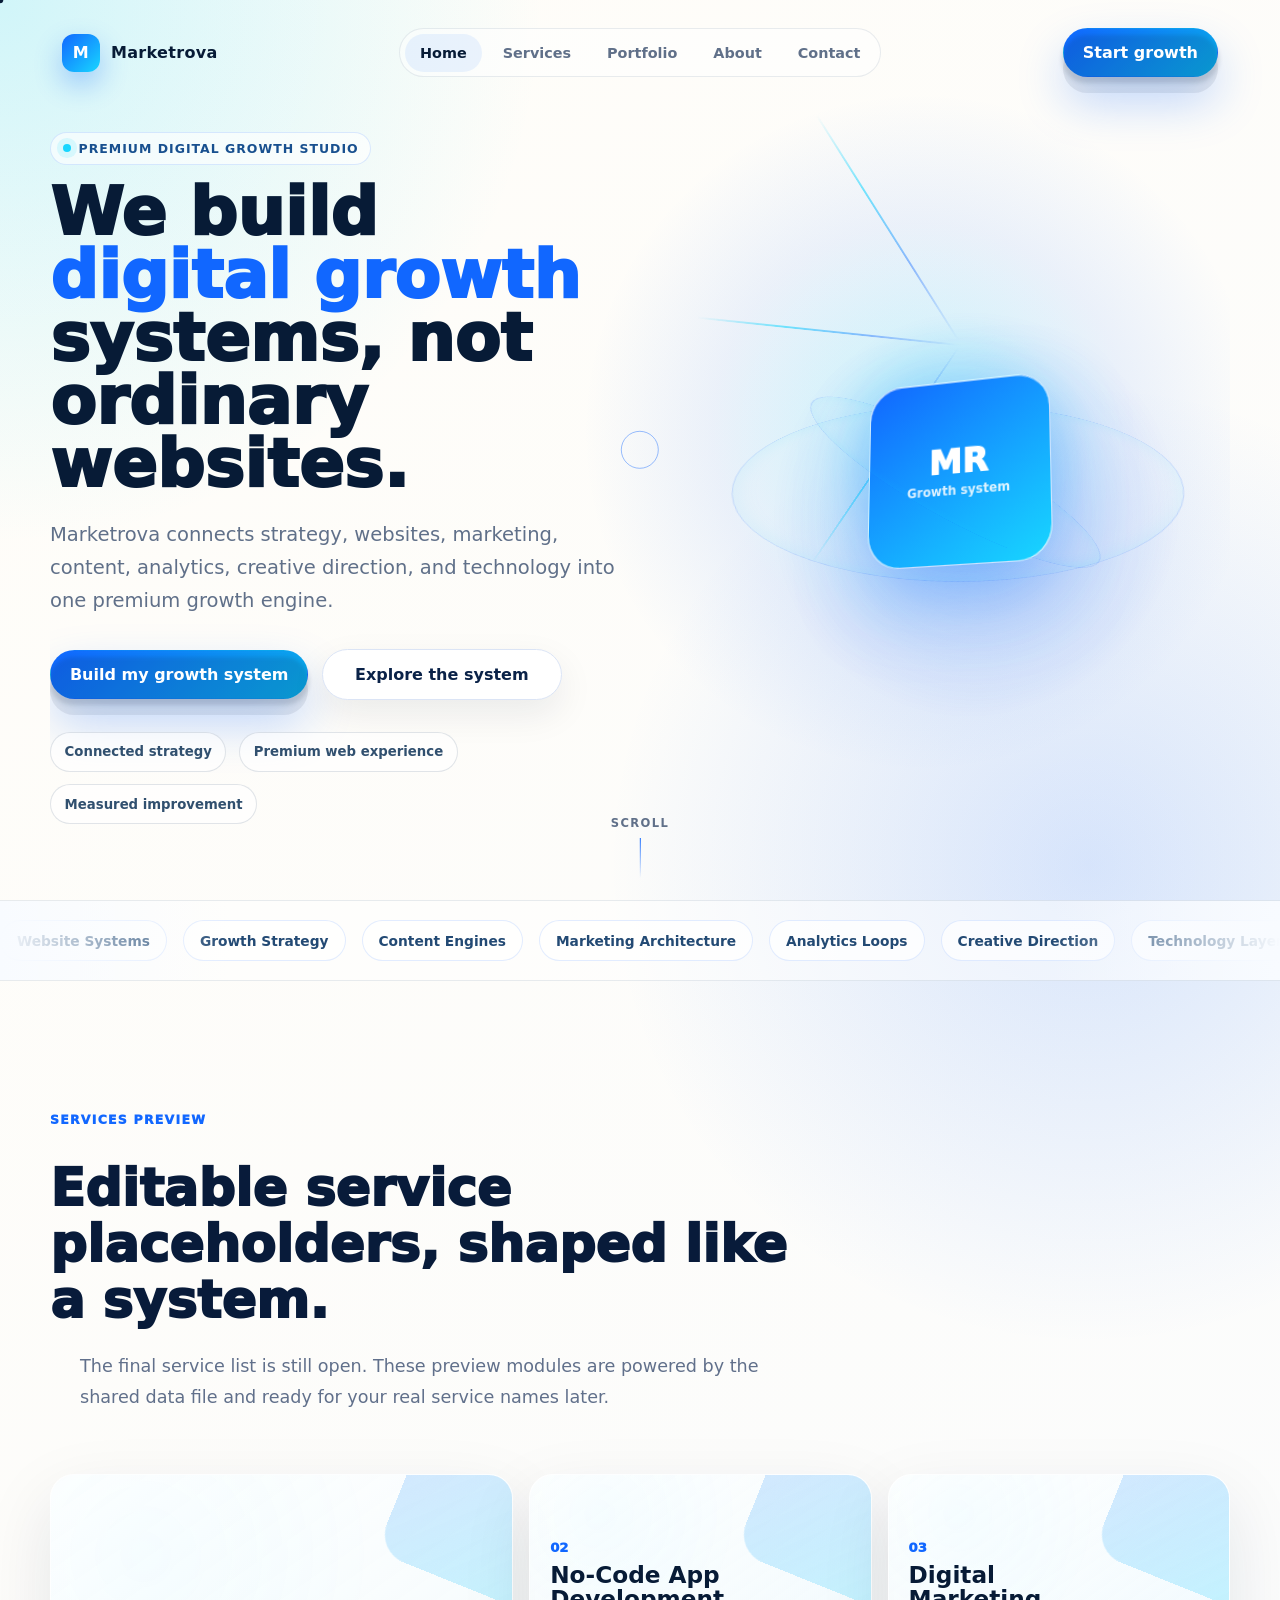
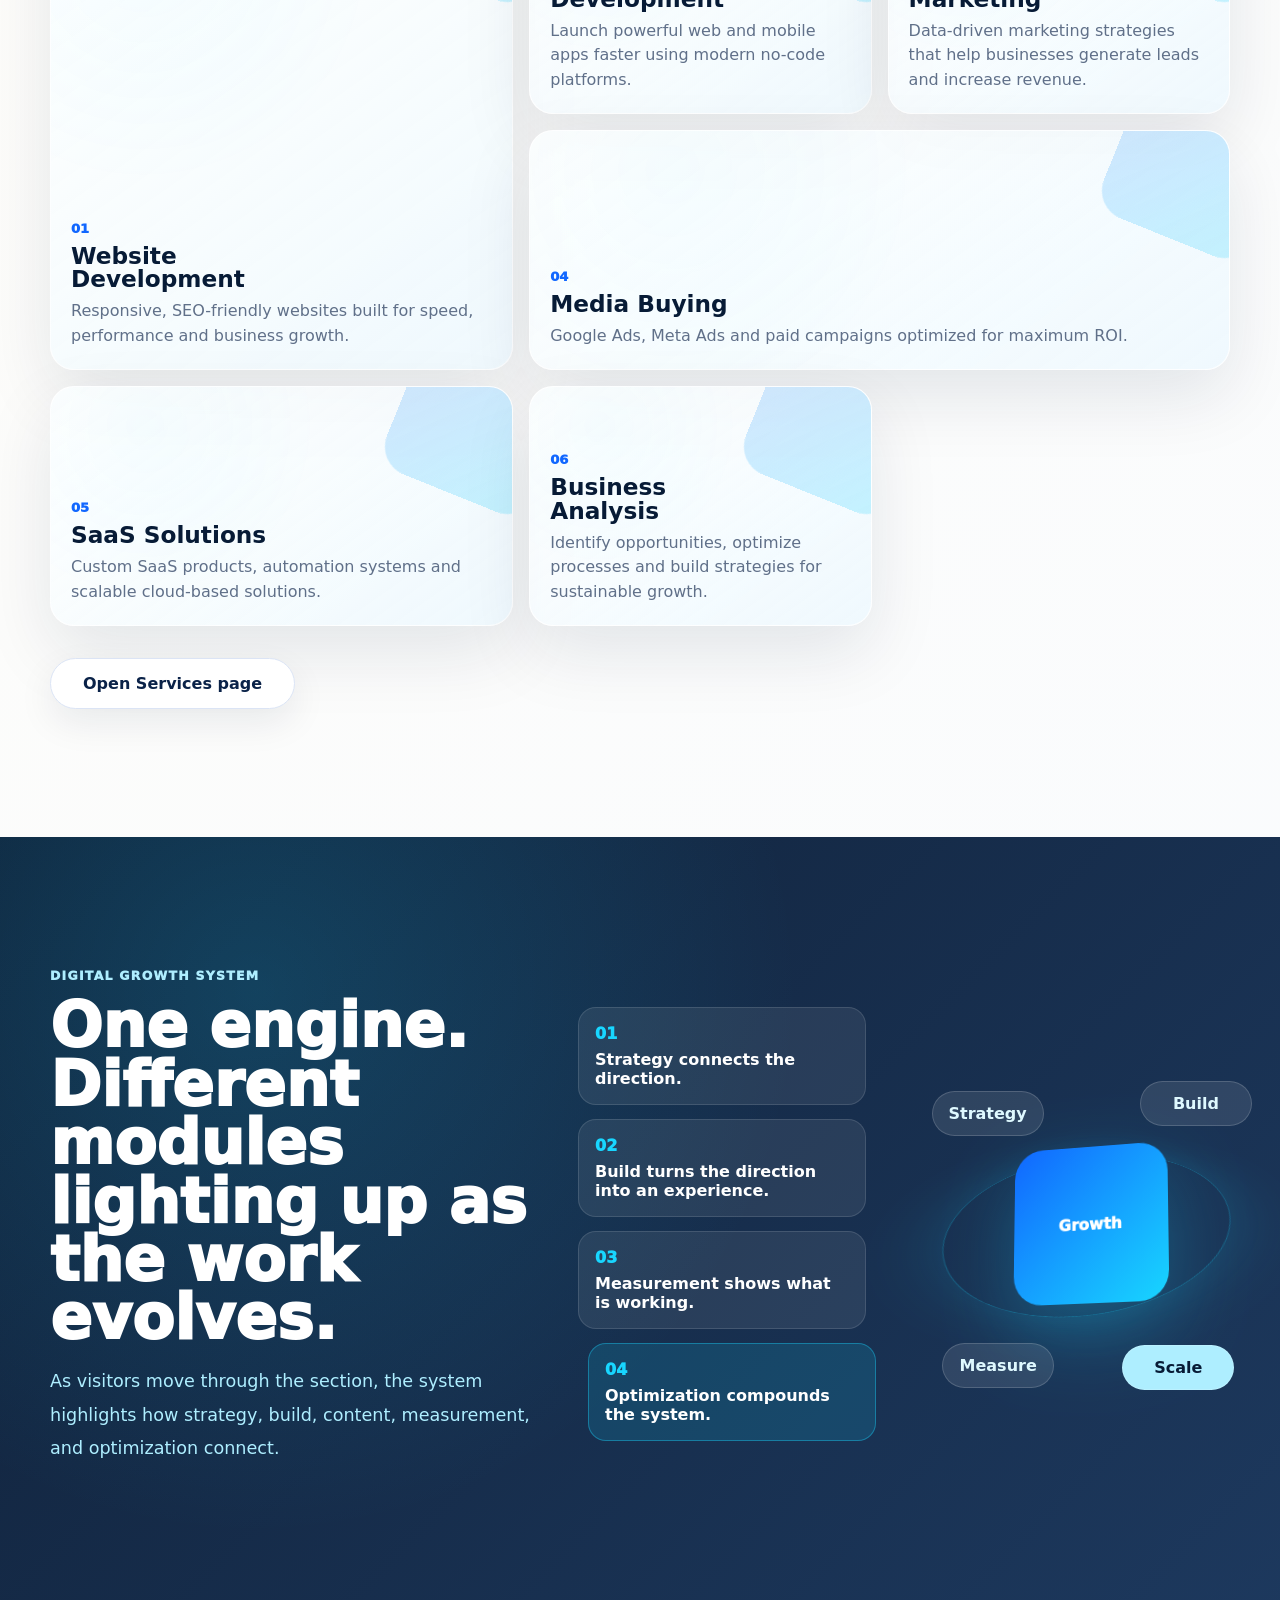
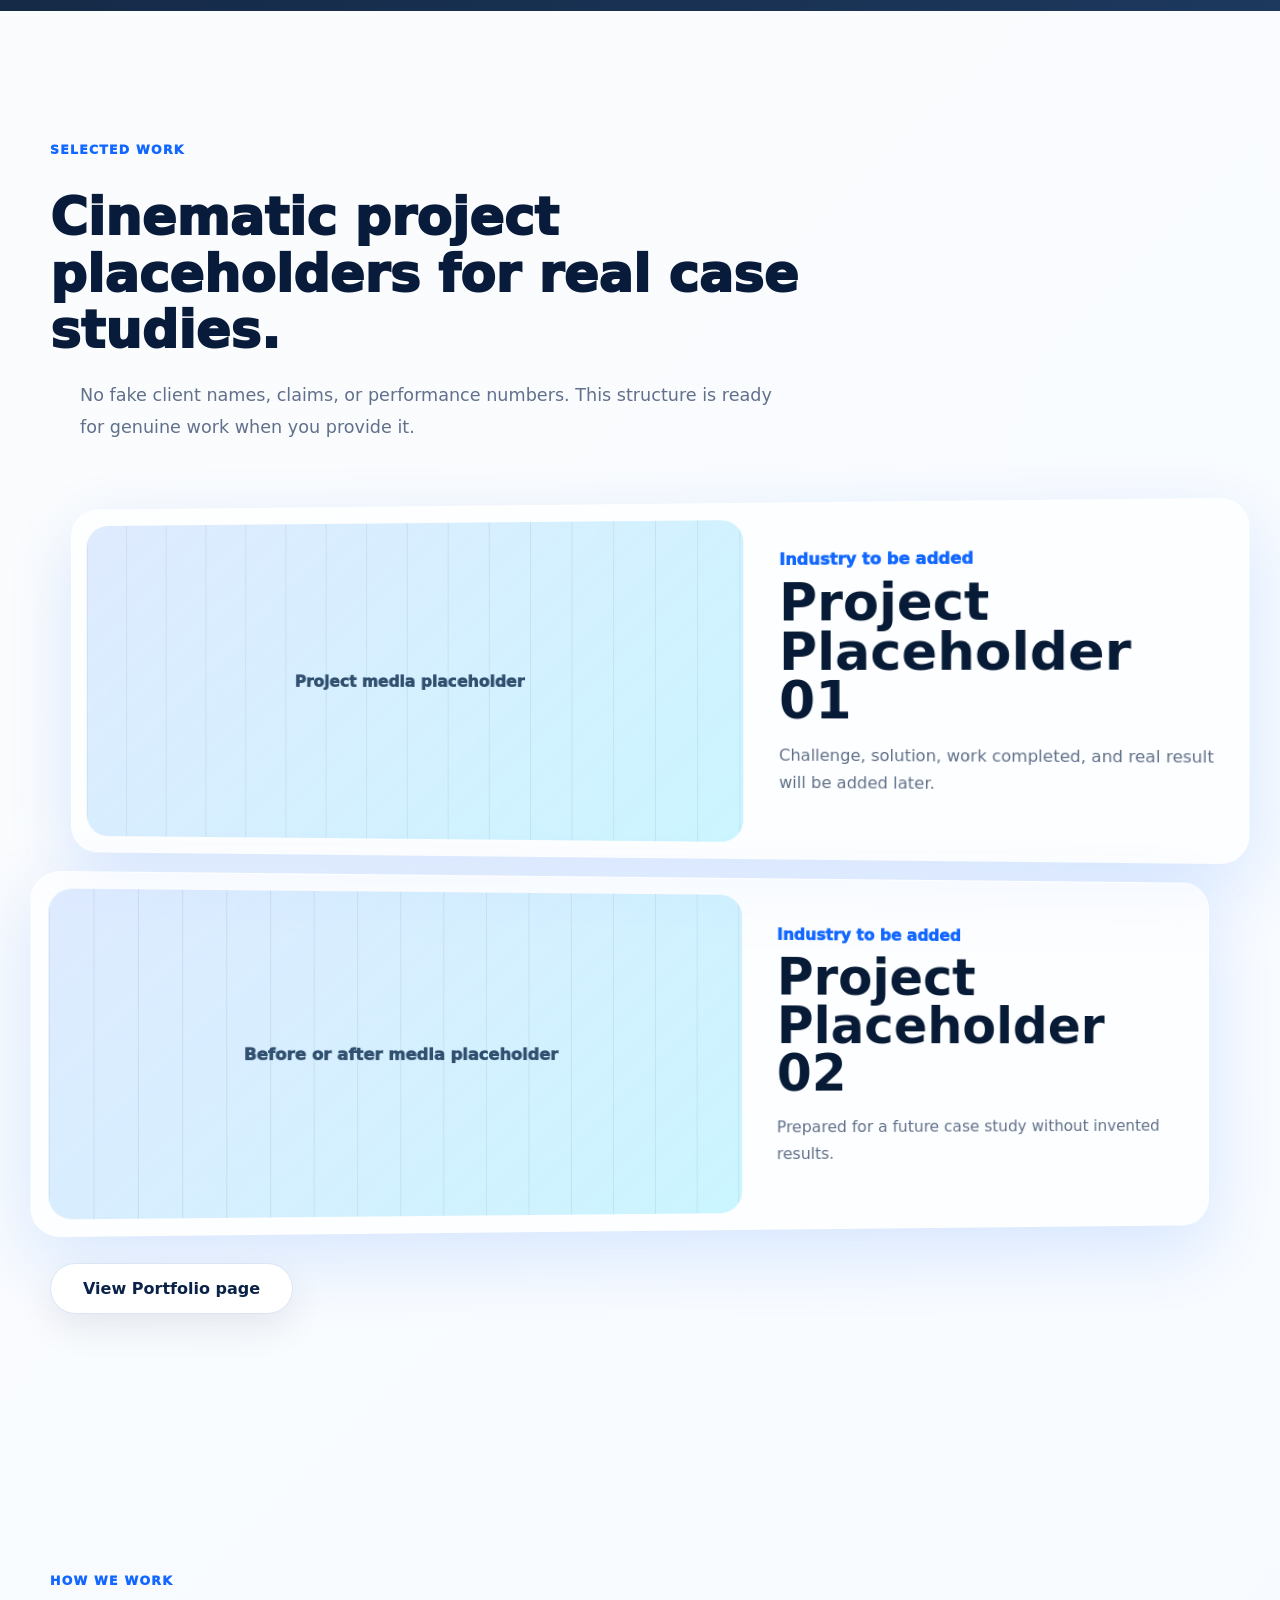
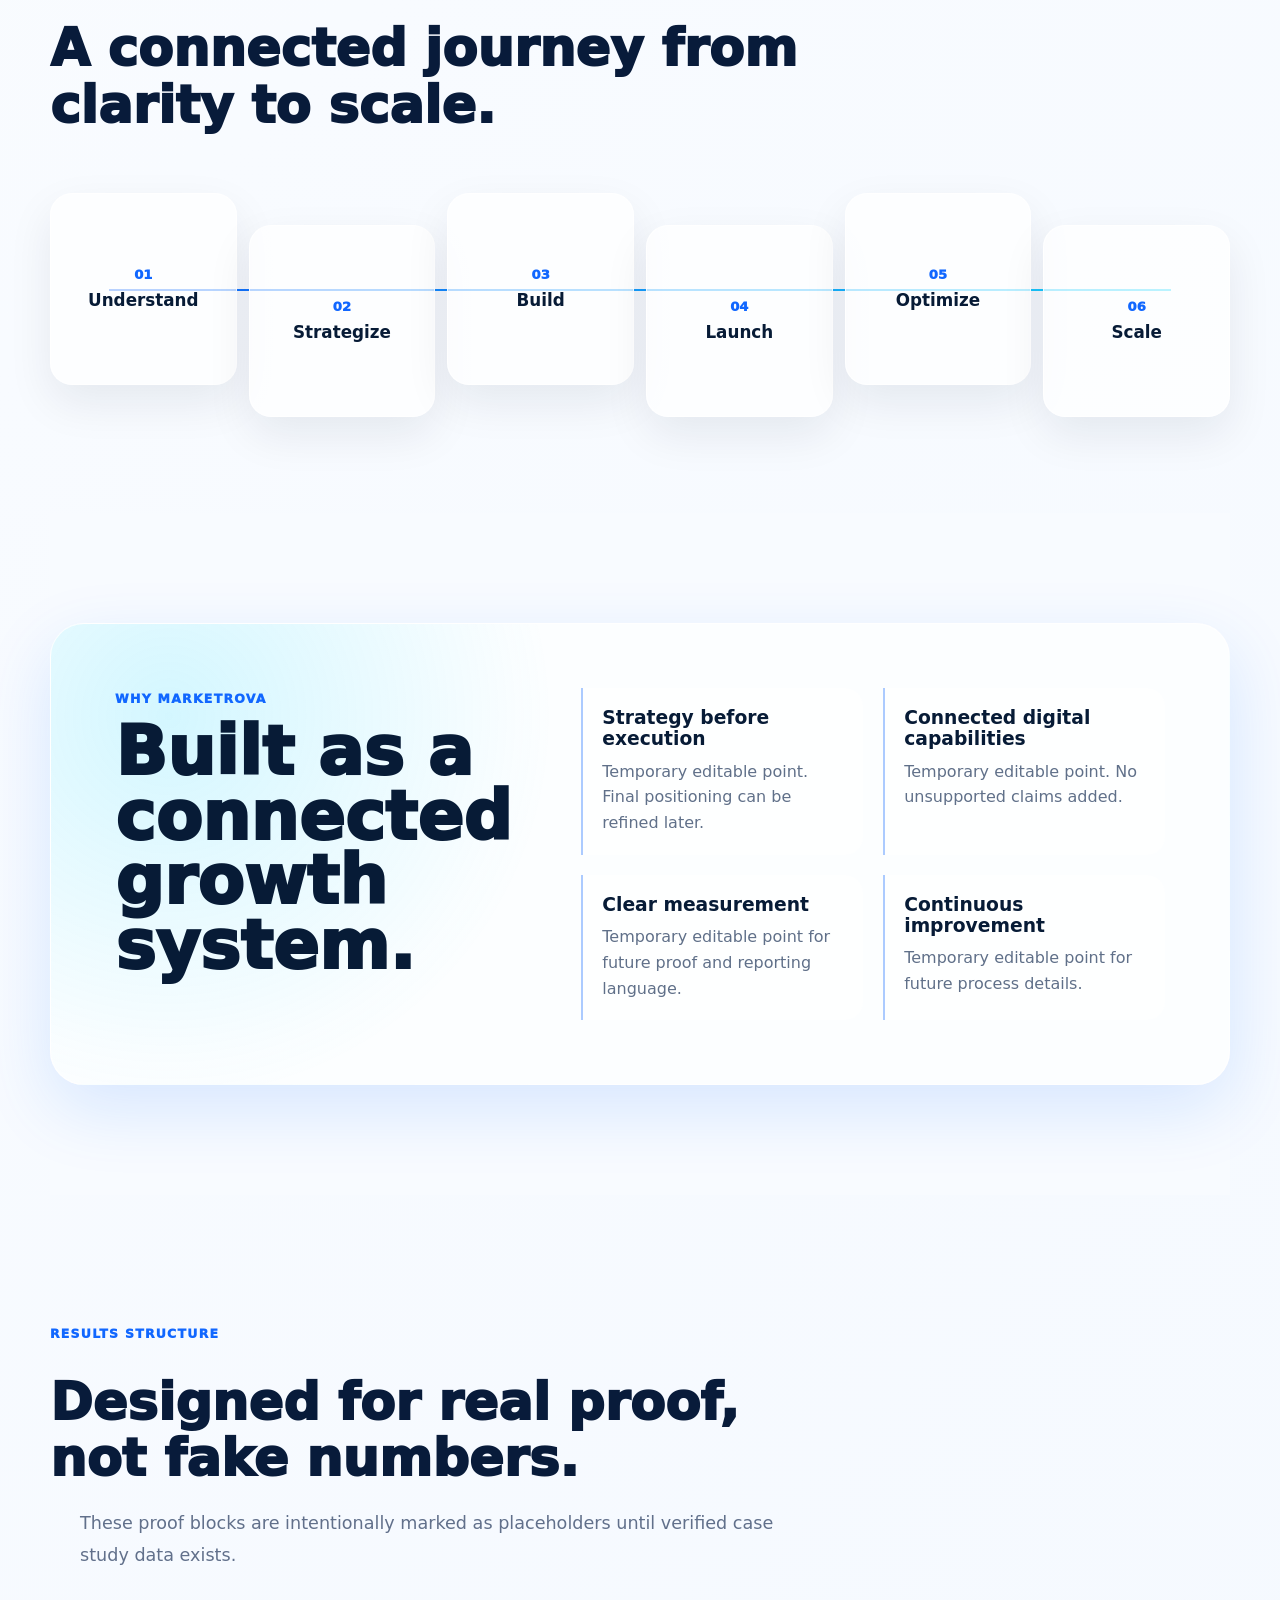
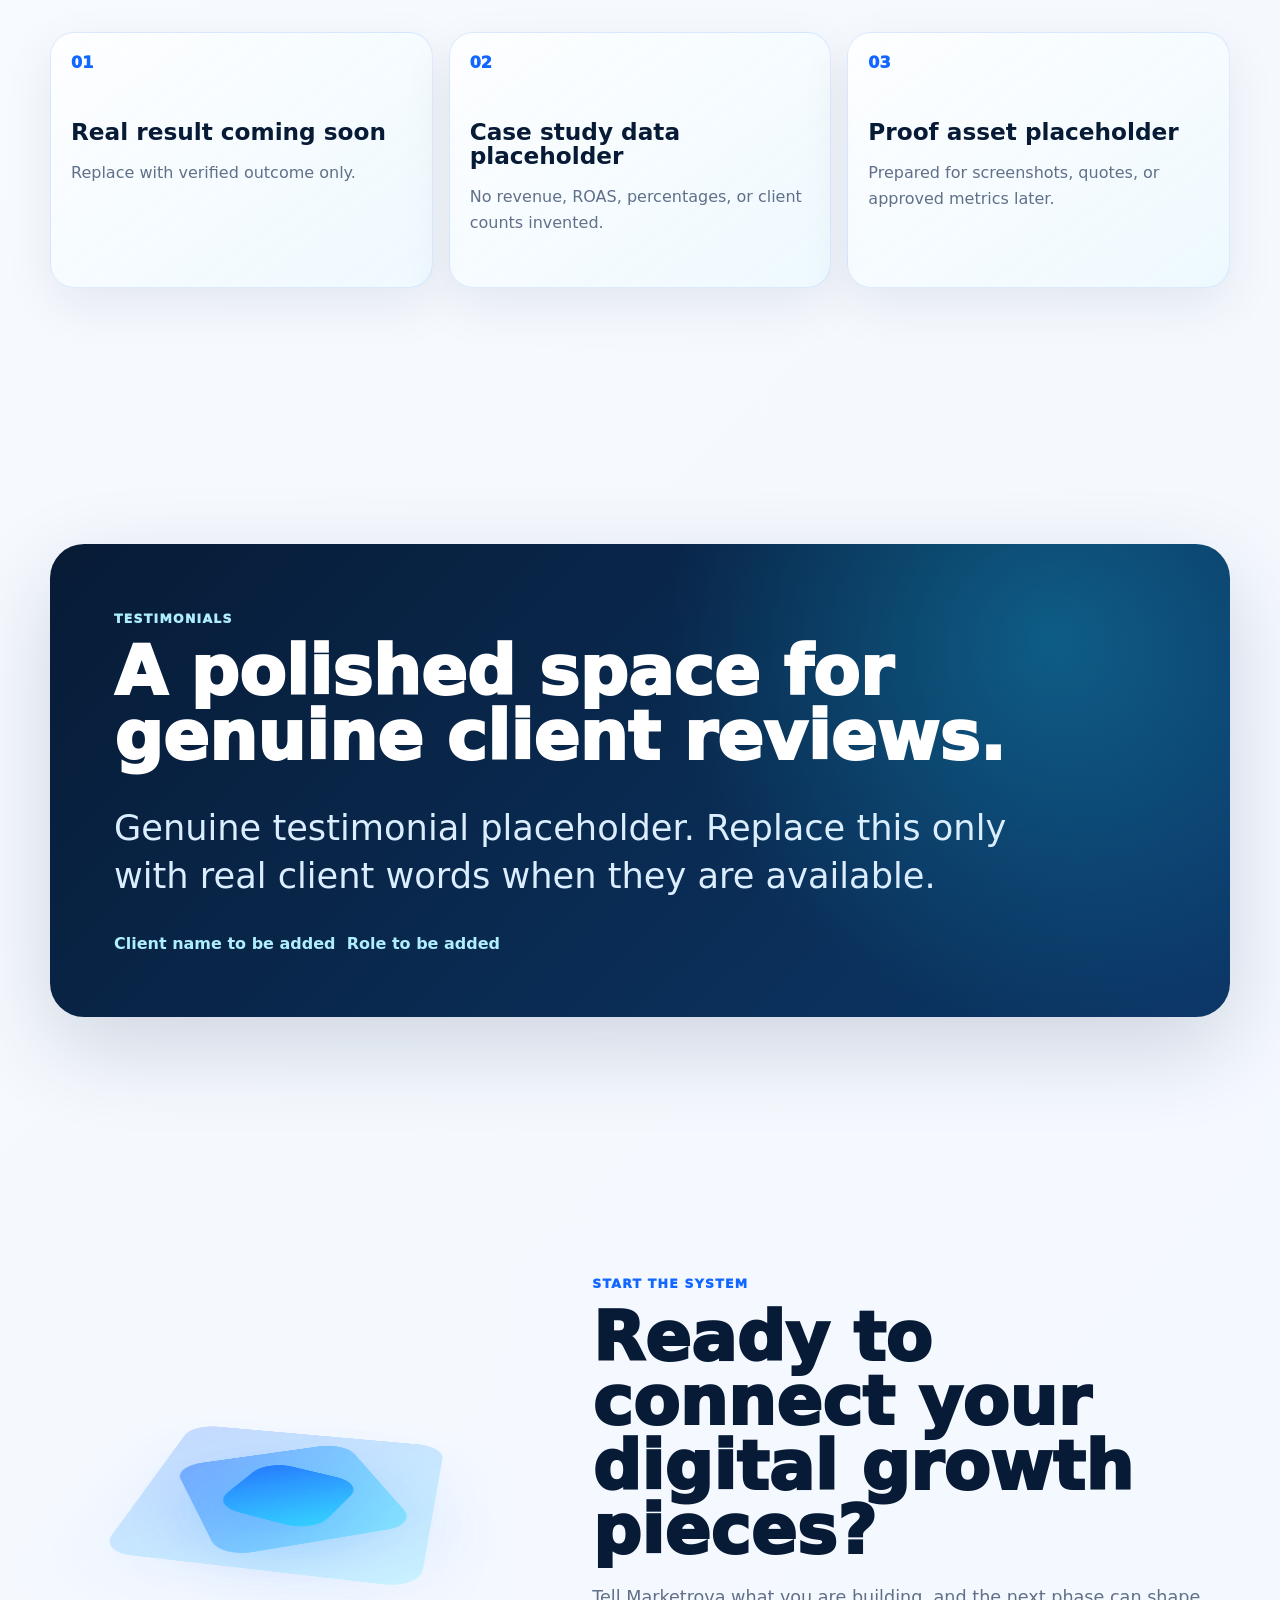
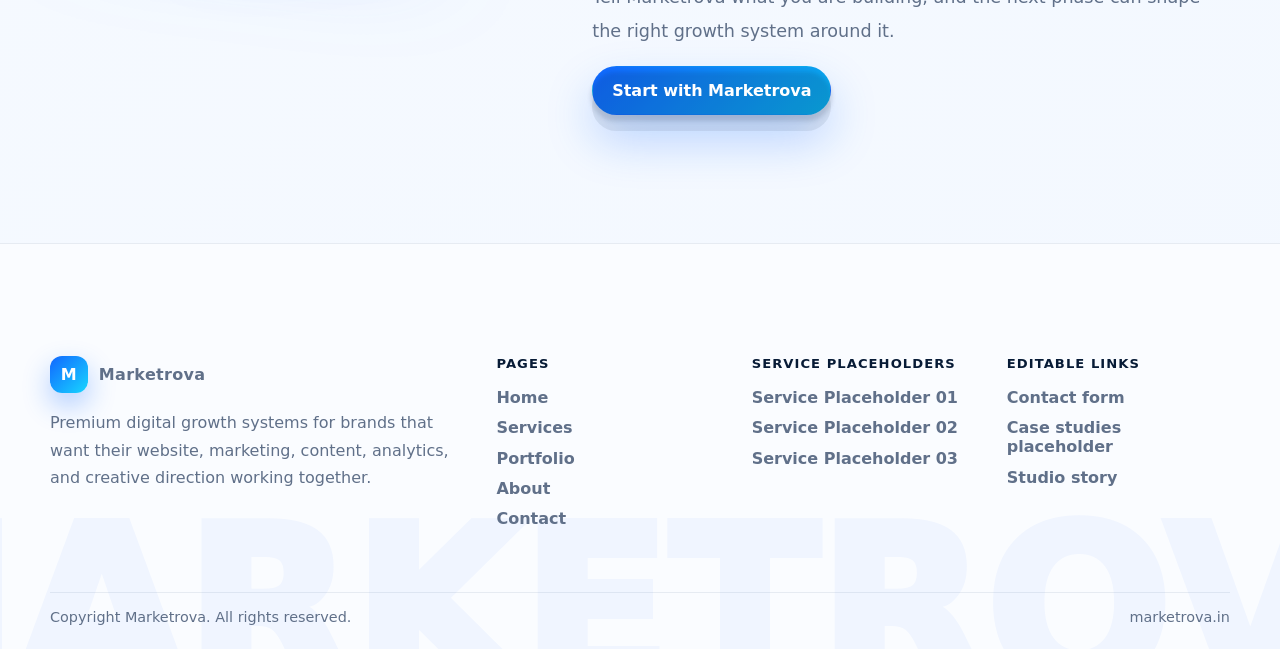
==== commit 1bc9421c: "Refine hero layout and update story section" ====
--- a/index.html
+++ b/index.html
@@ -104,13 +104,7 @@
               <strong>MR</strong>
               <span>Growth system</span>
             </div>
-            <span class="map-node node-strategy">Strategy</span>
-            <span class="map-node node-website">Website</span>
-            <span class="map-node node-marketing">Marketing</span>
-            <span class="map-node node-content">Content</span>
-            <span class="map-node node-analytics">Analytics</span>
-            <span class="map-node node-creative">Creative</span>
-            <span class="map-node node-tech">Technology</span>
+            
           </div>
         </div>
       </div>
@@ -132,30 +126,8 @@
       </div>
     </section>
 
-    <section class="story-section section" aria-labelledby="story-title">
-      <div class="section-kicker" data-animate>Problem to solution</div>
-      <div class="story-grid">
-        <div class="story-copy" data-animate>
-          <h2 id="story-title">Growth slows down when every digital piece works alone.</h2>
-          <p>Websites, campaigns, content, analytics, and strategy often move in separate directions. Marketrova brings those parts into one connected system so decisions, creative, and execution support the same outcome.</p>
-        </div>
-        <div class="connection-board" data-story-board>
-          <div class="broken-cluster" aria-label="Disconnected digital pieces">
-            <span>Website</span>
-            <span>Marketing</span>
-            <span>Content</span>
-            <span>Analytics</span>
-          </div>
-          <div class="connector-core">Marketrova</div>
-          <div class="connected-cluster" aria-label="Connected growth state">
-            <span>Strategy</span>
-            <span>Build</span>
-            <span>Measure</span>
-            <span>Improve</span>
-          </div>
-        </div>
-      </div>
-    </section>
+    
+</section>
 
     <section class="services-preview section" aria-labelledby="services-title">
       <div class="section-heading" data-animate>
--- a/assets/css/styles.css
+++ b/assets/css/styles.css
@@ -615,7 +615,7 @@
 }
 
 .node-strategy {
-  --x: -14%;
+  --x: -0%;
   --y: -38%;
   --z: 155px;
   --tilt-x: 12deg;
@@ -823,10 +823,12 @@
 .story-copy p,
 .system-sticky-copy p,
 .final-cta p {
-  max-width: 46rem;
-  color: var(--muted);
-  font-size: 1.06rem;
-  line-height: 1.75;
+
+    max-width: 100%;
+    width: 100%;
+    color: var(--muted);
+    font-size: 1.1rem;
+    line-height: 1.9;
 }
 
 .story-section,
@@ -1866,3 +1868,1305 @@
     transform-style: flat;
   }
 }
+/* ==========================================
+   CONTACT PAGE
+========================================== */
+
+.contact-page{
+    padding-top:140px;
+}
+
+.contact-hero{
+    width:min(1200px,92%);
+    margin:auto;
+    display:grid;
+    grid-template-columns:1fr 1fr;
+    align-items:center;
+    gap:80px;
+    min-height:75vh;
+}
+
+.hero-tag{
+    display:inline-flex;
+    padding:10px 18px;
+    border-radius:999px;
+    background:rgba(24,214,255,.12);
+    color:#167dff;
+    font-weight:700;
+    letter-spacing:.08em;
+    font-size:.75rem;
+}
+
+.contact-left h1{
+
+font-size:clamp(3.5rem,8vw,6rem);
+line-height:.95;
+margin:28px 0;
+
+}
+
+.contact-left h1 span{
+
+background:linear-gradient(90deg,#167dff,#18d6ff);
+-webkit-background-clip:text;
+color:transparent;
+
+}
+
+.contact-left p{
+
+font-size:1.1rem;
+line-height:1.8;
+color:#607089;
+max-width:600px;
+
+}
+
+.hero-buttons{
+
+display:flex;
+gap:20px;
+margin-top:40px;
+flex-wrap:wrap;
+
+}
+
+.contact-right{
+
+position:relative;
+height:620px;
+display:flex;
+align-items:center;
+justify-content:center;
+
+}
+
+.glass-cube{
+
+width:380px;
+height:380px;
+border-radius:42px;
+background:rgba(255,255,255,.28);
+backdrop-filter:blur(30px);
+border:1px solid rgba(255,255,255,.6);
+box-shadow:0 60px 120px rgba(17,103,255,.15);
+position:relative;
+animation:floatCube 8s ease-in-out infinite;
+
+}
+
+@keyframes floatCube{
+
+0%,100%{
+
+transform:translateY(0px) rotate(-8deg);
+
+}
+
+50%{
+
+transform:translateY(-18px) rotate(6deg);
+
+}
+
+}
+
+.cube-card{
+
+position:absolute;
+padding:16px 26px;
+border-radius:999px;
+background:white;
+font-weight:700;
+box-shadow:0 20px 50px rgba(0,0,0,.08);
+
+}
+
+.cube-card:nth-child(1){
+
+top:-20px;
+left:50%;
+transform:translateX(-50%);
+
+}
+
+.cube-card:nth-child(2){
+
+left:-35px;
+top:45%;
+
+}
+
+.cube-card:nth-child(3){
+
+right:-35px;
+top:35%;
+
+}
+
+.cube-card:nth-child(4){
+
+bottom:-25px;
+left:50%;
+transform:translateX(-50%);
+
+}
+
+.orb{
+
+position:absolute;
+border-radius:999px;
+filter:blur(10px);
+
+}
+
+.orb-1{
+
+width:260px;
+height:260px;
+background:#18d6ff44;
+top:0;
+left:0;
+
+}
+
+.orb-2{
+
+width:180px;
+height:180px;
+background:#167dff55;
+right:0;
+bottom:80px;
+
+}
+
+.orb-3{
+
+width:120px;
+height:120px;
+background:#00b7ff55;
+left:40%;
+bottom:0;
+
+}
+.contact-grid{
+    width:min(1200px,92%);
+    margin:100px auto;
+    display:grid;
+    grid-template-columns:1.2fr .8fr;
+    gap:40px;
+}
+
+.contact-form-card,
+.info-card{
+
+    background:rgba(255,255,255,.72);
+    backdrop-filter:blur(18px);
+    border:1px solid rgba(255,255,255,.8);
+    border-radius:28px;
+    padding:32px;
+    box-shadow:0 30px 70px rgba(17,103,255,.10);
+
+}
+
+.contact-form-card h2{
+
+font-size:2rem;
+margin-bottom:12px;
+
+}
+
+.contact-form-card p{
+
+color:#607089;
+margin-bottom:30px;
+
+}
+
+.grid-2{
+
+display:grid;
+grid-template-columns:1fr 1fr;
+gap:18px;
+margin-bottom:18px;
+
+}
+
+.contact-form-card input,
+.contact-form-card select,
+.contact-form-card textarea{
+
+width:100%;
+padding:18px;
+border-radius:16px;
+border:1px solid #dbe8ff;
+background:white;
+font-size:1rem;
+outline:none;
+transition:.3s;
+
+}
+
+.contact-form-card input:focus,
+.contact-form-card select:focus,
+.contact-form-card textarea:focus{
+
+border-color:#167dff;
+box-shadow:0 0 0 4px rgba(22,125,255,.12);
+
+}
+
+.contact-form-card textarea{
+
+margin:18px 0 28px;
+resize:none;
+
+}
+
+.contact-info{
+
+display:flex;
+flex-direction:column;
+gap:24px;
+
+}
+
+.info-card h3{
+
+font-size:1.2rem;
+margin-bottom:12px;
+
+}
+
+.info-card p{
+
+color:#607089;
+line-height:1.8;
+
+}
+
+.service-tags{
+
+display:flex;
+flex-wrap:wrap;
+gap:12px;
+margin-top:20px;
+
+}
+
+.service-tags span{
+
+padding:10px 18px;
+border-radius:999px;
+background:#eef6ff;
+font-weight:700;
+color:#167dff;
+
+}
+
+.info-card:hover{
+
+transform:translateY(-8px);
+transition:.35s;
+box-shadow:0 40px 90px rgba(17,103,255,.18);
+
+}
+/* ==========================
+   CONTACT FORM STYLING
+========================== */
+
+.contact-form-card{
+    background:rgba(255,255,255,.62);
+    backdrop-filter:blur(22px);
+    border:1px solid rgba(255,255,255,.7);
+    border-radius:30px;
+    padding:40px;
+    box-shadow:0 25px 80px rgba(16,80,170,.12);
+}
+
+.contact-form-card h2{
+    font-size:2.2rem;
+    margin-bottom:12px;
+}
+
+.contact-form-card p{
+    color:#667792;
+    line-height:1.8;
+    margin-bottom:28px;
+}
+
+.contact-form{
+    display:grid;
+    gap:18px;
+}
+
+.contact-form .row{
+    display:grid;
+    grid-template-columns:1fr 1fr;
+    gap:18px;
+}
+
+.contact-form input,
+.contact-form textarea,
+.contact-form select{
+    width:100%;
+    background:rgba(255,255,255,.78);
+    border:1px solid rgba(17,111,255,.15);
+    border-radius:18px;
+    padding:18px 20px;
+    font-size:15px;
+    color:#0f2347;
+    transition:.35s;
+    outline:none;
+}
+
+.contact-form textarea{
+    resize:none;
+    min-height:170px;
+}
+
+.contact-form input:focus,
+.contact-form textarea:focus,
+.contact-form select:focus{
+    border-color:#167dff;
+    box-shadow:0 0 0 5px rgba(22,125,255,.12);
+    transform:translateY(-2px);
+}
+
+.contact-form button{
+    width:max-content;
+}
+
+/* ==========================
+   INFO CARDS
+========================== */
+
+.contact-info{
+    display:grid;
+    gap:22px;
+}
+
+.info-card{
+    background:rgba(255,255,255,.58);
+    backdrop-filter:blur(18px);
+    border:1px solid rgba(255,255,255,.75);
+    border-radius:26px;
+    padding:28px;
+    transition:.35s;
+    box-shadow:0 20px 60px rgba(20,70,150,.08);
+}
+
+.info-card:hover{
+    transform:translateY(-8px);
+    box-shadow:0 35px 80px rgba(22,125,255,.18);
+}
+
+.info-card h3{
+    margin-bottom:16px;
+    font-size:1.2rem;
+}
+
+.info-card p{
+    color:#61728c;
+    line-height:1.8;
+}
+
+.service-tags{
+    display:flex;
+    flex-wrap:wrap;
+    gap:10px;
+}
+
+.service-tags span{
+    background:linear-gradient(135deg,#167dff,#2bc4ff);
+    color:#fff;
+    padding:10px 18px;
+    border-radius:999px;
+    font-size:.82rem;
+    font-weight:700;
+    box-shadow:0 10px 25px rgba(22,125,255,.25);
+}
+
+/* ==========================
+   MOBILE
+========================== */
+
+@media(max-width:900px){
+
+.contact-grid{
+    grid-template-columns:1fr;
+    gap:40px;
+}
+
+.contact-form .row{
+    grid-template-columns:1fr;
+}
+
+.contact-hero{
+    grid-template-columns:1fr;
+    text-align:center;
+}
+
+.hero-orb{
+    margin:auto;
+}
+
+}
+/* ==========================================================
+   ABOUT PAGE - PART 1
+========================================================== */
+
+/* ---------- Common ---------- */
+
+.about-hero,
+.about-section,
+.story-section,
+.mission-preview{
+    position:relative;
+    padding:110px 0;
+}
+
+.about-section,
+.story-section{
+    background:#ffffff;
+}
+
+.container{
+    width:min(1180px,92%);
+    margin:auto;
+}
+
+.section-tag{
+    display:inline-flex;
+    align-items:center;
+    gap:8px;
+    padding:10px 18px;
+    border-radius:999px;
+    background:#eef7ff;
+    color:#1677ff;
+    font-size:.82rem;
+    font-weight:700;
+    letter-spacing:1px;
+    text-transform:uppercase;
+}
+
+.section-heading{
+    margin-bottom:60px;
+}
+
+.section-heading.center{
+    text-align:center;
+}
+
+.section-heading h2{
+    font-size:clamp(2rem,4vw,3.6rem);
+    line-height:1.1;
+    margin-top:18px;
+    color:#081b3a;
+}
+
+.section-heading p{
+    max-width:700px;
+    margin:22px auto 0;
+    color:#61708b;
+    line-height:1.8;
+}
+
+/* ---------- Hero ---------- */
+
+.about-hero{
+
+    overflow:hidden;
+
+    background:
+    radial-gradient(circle at top left,#dff5ff 0%,transparent 45%),
+    radial-gradient(circle at top right,#dbe8ff 0%,transparent 40%),
+    #f8fbff;
+
+}
+
+.hero-glow{
+
+    position:absolute;
+    width:420px;
+    height:420px;
+    border-radius:50%;
+    filter:blur(90px);
+    opacity:.45;
+
+}
+
+.glow-one{
+
+    left:-120px;
+    top:-100px;
+    background:#79d9ff;
+
+}
+
+.glow-two{
+
+    right:-150px;
+    bottom:-150px;
+    background:#8fb8ff;
+
+}
+
+.about-hero .container{
+
+    position:relative;
+    z-index:2;
+    text-align:center;
+
+}
+
+.hero-badge{
+
+    display:inline-block;
+    padding:10px 18px;
+    border-radius:999px;
+    background:#ffffff;
+    border:1px solid #dce8ff;
+    font-size:.82rem;
+    font-weight:700;
+    letter-spacing:1px;
+    text-transform:uppercase;
+    color:#3566d6;
+
+}
+
+.about-hero h1{
+
+    margin:34px auto 22px;
+    max-width:900px;
+    font-size:clamp(3.4rem,8vw,6.3rem);
+    line-height:.95;
+    color:#081b3a;
+
+}
+
+.about-hero h1 span{
+
+    background:linear-gradient(90deg,#1e90ff,#5b5dff);
+
+    -webkit-background-clip:text;
+    -webkit-text-fill-color:transparent;
+
+}
+
+.hero-text{
+
+    max-width:760px;
+    margin:auto;
+    font-size:1.15rem;
+    line-height:1.9;
+    color:#65738d;
+
+}
+
+.hero-buttons{
+
+    display:flex;
+    justify-content:center;
+    gap:18px;
+    flex-wrap:wrap;
+    margin-top:45px;
+
+}
+
+.btn-secondary{
+
+    display:inline-flex;
+    align-items:center;
+    justify-content:center;
+    padding:15px 32px;
+    border-radius:999px;
+    border:1px solid #dbe4f5;
+    background:#ffffff;
+    color:#0a2248;
+    font-weight:600;
+    transition:.35s;
+
+}
+
+.btn-secondary:hover{
+
+    transform:translateY(-5px);
+    box-shadow:0 18px 45px rgba(30,80,180,.12);
+
+}
+
+/* ---------- About Grid ---------- */
+
+.about-grid{
+
+    display:grid;
+    grid-template-columns:1fr 1fr;
+    gap:70px;
+    align-items:center;
+
+}
+
+.image-card{
+
+    position:relative;
+    min-height:480px;
+    border-radius:40px;
+    overflow:hidden;
+    background:
+    linear-gradient(145deg,#0d52ff,#41b6ff);
+
+    box-shadow:
+    0 40px 80px rgba(18,62,173,.20);
+
+}
+
+.circle{
+
+    position:absolute;
+    border-radius:50%;
+
+}
+
+.circle-one{
+
+    width:220px;
+    height:220px;
+    background:rgba(255,255,255,.15);
+    top:-50px;
+    left:-50px;
+
+}
+
+.circle-two{
+
+    width:170px;
+    height:170px;
+    background:rgba(255,255,255,.12);
+    right:-40px;
+    bottom:-40px;
+
+}
+
+.image-content{
+
+    position:absolute;
+    inset:0;
+    display:flex;
+    flex-direction:column;
+    justify-content:flex-end;
+    padding:45px;
+    color:#fff;
+
+}
+
+.image-content h3{
+
+    font-size:2.3rem;
+    margin-bottom:18px;
+
+}
+
+.image-content p{
+
+    line-height:1.9;
+    opacity:.92;
+
+}
+
+.about-content h2{
+
+    font-size:clamp(2.4rem,5vw,4rem);
+    line-height:1.1;
+    color:#081b3a;
+    margin:22px 0;
+
+}
+
+.about-content p{
+
+    color:#61708b;
+    line-height:1.9;
+    margin-bottom:22px;
+
+}
+
+.feature-list{
+
+    display:grid;
+    grid-template-columns:repeat(2,1fr);
+    gap:18px;
+    margin-top:35px;
+
+}
+
+.feature-item{
+
+    padding:18px 22px;
+    border-radius:18px;
+    background:#f7faff;
+    border:1px solid #e7eefc;
+    font-weight:600;
+    color:#0b2347;
+    transition:.3s;
+
+}
+
+.feature-item:hover{
+
+    transform:translateY(-6px);
+    box-shadow:0 20px 40px rgba(10,30,90,.08);
+
+}
+
+/* ---------- Story ---------- */
+
+.story-grid{
+
+    display:grid;
+    grid-template-columns:repeat(3,1fr);
+    gap:28px;
+
+}
+
+.story-card{
+
+    padding:40px;
+    border-radius:28px;
+    background:#ffffff;
+    border:1px solid #edf2fb;
+
+    transition:.35s;
+
+    box-shadow:
+    0 18px 45px rgba(18,50,120,.05);
+
+}
+
+.story-card:hover{
+
+    transform:translateY(-8px);
+
+    box-shadow:
+    0 30px 60px rgba(18,50,120,.10);
+
+}
+
+.story-card h3{
+
+    color:#081b3a;
+    font-size:1.55rem;
+    margin-bottom:18px;
+
+}
+
+.story-card p{
+
+    line-height:1.9;
+    color:#61708b;
+
+}
+
+/* ---------- Mission Preview ---------- */
+
+.mission-grid{
+
+    display:grid;
+    grid-template-columns:1fr 1fr;
+    gap:70px;
+    align-items:center;
+
+}
+
+.mission-grid h2{
+
+    margin-top:18px;
+    font-size:clamp(2.2rem,5vw,3.7rem);
+    color:#081b3a;
+    line-height:1.1;
+
+}
+
+.mission-grid p{
+
+    color:#61708b;
+    line-height:2;
+    font-size:1.05rem;
+
+}
+/* ==========================================================
+   ABOUT PAGE - PART 2
+   Mission • Values • Why Choose Us
+========================================================== */
+
+/* ---------- Mission Section ---------- */
+
+.mission-section{
+    padding:110px 0;
+    background:#f8fbff;
+}
+
+.mission-grid{
+    display:grid;
+    grid-template-columns:repeat(2,1fr);
+    gap:35px;
+    margin-top:60px;
+}
+
+.mission-card{
+    position:relative;
+    padding:45px;
+    background:#ffffff;
+    border:1px solid #e8eefc;
+    border-radius:28px;
+    overflow:hidden;
+    transition:.35s ease;
+    box-shadow:0 20px 45px rgba(20,60,140,.06);
+}
+
+.mission-card::before{
+    content:"";
+    position:absolute;
+    inset:0;
+    background:linear-gradient(135deg,#1677ff,#5ba9ff);
+    opacity:0;
+    transition:.35s;
+}
+
+.mission-card:hover{
+    transform:translateY(-8px);
+    box-shadow:0 30px 60px rgba(20,60,140,.12);
+}
+
+.mission-card:hover::before{
+    opacity:1;
+}
+
+.mission-card>*{
+    position:relative;
+    z-index:2;
+}
+
+.mission-card:hover h3,
+.mission-card:hover p,
+.mission-card:hover .mission-icon{
+    color:#fff;
+}
+
+.mission-icon{
+    width:70px;
+    height:70px;
+    display:flex;
+    align-items:center;
+    justify-content:center;
+    border-radius:18px;
+    background:#eef6ff;
+    font-size:30px;
+    margin-bottom:24px;
+    transition:.35s;
+}
+
+.mission-card h3{
+    font-size:1.7rem;
+    color:#081b3a;
+    margin-bottom:18px;
+}
+
+.mission-card p{
+    line-height:1.9;
+    color:#61708b;
+}
+
+/* ---------- Values ---------- */
+
+.values-section{
+    padding:110px 0;
+    background:#ffffff;
+}
+
+.values-grid{
+    display:grid;
+    grid-template-columns:repeat(3,1fr);
+    gap:28px;
+    margin-top:60px;
+}
+
+.value-card{
+    background:#fff;
+    border:1px solid #edf2fb;
+    border-radius:28px;
+    padding:38px;
+    transition:.35s;
+    box-shadow:0 18px 45px rgba(20,50,120,.05);
+}
+
+.value-card:hover{
+    transform:translateY(-8px);
+    box-shadow:0 30px 60px rgba(20,50,120,.12);
+}
+
+.value-number{
+    width:60px;
+    height:60px;
+    border-radius:18px;
+    background:linear-gradient(135deg,#1677ff,#4ab7ff);
+    color:#fff;
+    display:flex;
+    align-items:center;
+    justify-content:center;
+    font-weight:700;
+    font-size:18px;
+    margin-bottom:24px;
+}
+
+.value-card h3{
+    font-size:1.45rem;
+    margin-bottom:18px;
+    color:#081b3a;
+}
+
+.value-card p{
+    line-height:1.8;
+    color:#61708b;
+}
+
+/* ---------- Why Choose Us ---------- */
+
+.why-section{
+    padding:110px 0;
+    background:#f8fbff;
+}
+
+.why-grid{
+    display:grid;
+    grid-template-columns:1fr 1fr;
+    gap:70px;
+    align-items:center;
+}
+
+.why-grid h2{
+    font-size:clamp(2.2rem,5vw,3.7rem);
+    line-height:1.1;
+    margin:20px 0;
+    color:#081b3a;
+}
+
+.why-grid p{
+    line-height:1.9;
+    color:#61708b;
+}
+
+.why-list{
+    display:grid;
+    gap:20px;
+}
+
+.why-item{
+    display:flex;
+    align-items:center;
+    padding:22px 26px;
+    border-radius:18px;
+    background:#fff;
+    border:1px solid #e8eefc;
+    font-weight:600;
+    color:#081b3a;
+    transition:.3s;
+    box-shadow:0 12px 35px rgba(20,60,120,.05);
+}
+
+.why-item:hover{
+    transform:translateX(8px);
+    border-color:#1677ff;
+    box-shadow:0 18px 45px rgba(22,119,255,.12);
+}
+/* ==========================================================
+   ABOUT PAGE - PART 3
+   Timeline • Stats • CTA • Responsive
+========================================================== */
+
+/* ---------- Timeline ---------- */
+
+.timeline-section{
+    padding:110px 0;
+    background:#ffffff;
+}
+
+.timeline{
+    position:relative;
+    max-width:900px;
+    margin:70px auto 0;
+}
+
+.timeline::before{
+    content:"";
+    position:absolute;
+    left:35px;
+    top:0;
+    bottom:0;
+    width:2px;
+    background:linear-gradient(#1677ff,#63b3ff);
+}
+
+.timeline-item{
+    position:relative;
+    display:flex;
+    gap:35px;
+    margin-bottom:45px;
+}
+
+.timeline-number{
+    width:70px;
+    height:70px;
+    min-width:70px;
+    border-radius:50%;
+    background:linear-gradient(135deg,#1677ff,#5ab2ff);
+    color:#fff;
+    display:flex;
+    align-items:center;
+    justify-content:center;
+    font-size:20px;
+    font-weight:700;
+    box-shadow:0 15px 35px rgba(22,119,255,.25);
+    z-index:2;
+}
+
+.timeline-content{
+    flex:1;
+    padding:30px;
+    border-radius:22px;
+    background:#fff;
+    border:1px solid #edf2fb;
+    box-shadow:0 18px 40px rgba(20,50,120,.06);
+    transition:.3s;
+}
+
+.timeline-content:hover{
+    transform:translateY(-6px);
+    box-shadow:0 28px 55px rgba(20,50,120,.12);
+}
+
+.timeline-content h3{
+    margin-bottom:14px;
+    color:#081b3a;
+    font-size:1.45rem;
+}
+
+.timeline-content p{
+    line-height:1.8;
+    color:#61708b;
+}
+
+/* ---------- Stats ---------- */
+
+.stats-section{
+    padding:110px 0;
+    background:#f8fbff;
+}
+
+.stats-grid{
+    display:grid;
+    grid-template-columns:repeat(4,1fr);
+    gap:28px;
+}
+
+.stat-card{
+    background:#fff;
+    padding:45px 30px;
+    border-radius:24px;
+    text-align:center;
+    border:1px solid #edf2fb;
+    transition:.35s;
+    box-shadow:0 18px 45px rgba(20,60,120,.05);
+}
+
+.stat-card:hover{
+    transform:translateY(-8px);
+    box-shadow:0 28px 55px rgba(20,60,120,.12);
+}
+
+.stat-card h2{
+    font-size:3rem;
+    margin-bottom:12px;
+    color:#1677ff;
+}
+
+.stat-card p{
+    color:#61708b;
+    font-weight:600;
+}
+
+/* ---------- CTA ---------- */
+
+.about-cta{
+    padding:110px 0;
+    background:#ffffff;
+}
+
+.cta-box{
+    text-align:center;
+    padding:80px 60px;
+    border-radius:36px;
+    background:linear-gradient(135deg,#0f63ff,#4ab6ff);
+    color:#fff;
+    box-shadow:0 35px 80px rgba(22,119,255,.25);
+}
+
+.cta-box .section-tag{
+    background:rgba(255,255,255,.18);
+    color:#fff;
+    border:none;
+}
+
+.cta-box h2{
+    margin:25px 0;
+    font-size:clamp(2.6rem,5vw,4.3rem);
+    line-height:1.1;
+}
+
+.cta-box p{
+    max-width:720px;
+    margin:0 auto 40px;
+    line-height:1.9;
+    opacity:.95;
+}
+
+.cta-box .btn-secondary{
+    background:#fff;
+    color:#1677ff;
+    border:none;
+}
+
+.cta-box .btn-primary{
+    background:#081b3a;
+    color:#fff;
+}
+
+/* ---------- About End ---------- */
+
+.about-end{
+    padding:80px 0 120px;
+    background:#ffffff;
+}
+
+.about-end-card{
+    text-align:center;
+    max-width:900px;
+    margin:auto;
+}
+
+.about-end-card h3{
+    font-size:2rem;
+    margin-bottom:20px;
+    color:#081b3a;
+}
+
+.about-end-card p{
+    line-height:2;
+    color:#61708b;
+}
+
+/* ---------- Responsive ---------- */
+
+@media (max-width:991px){
+
+    .about-grid,
+    .mission-grid,
+    .why-grid{
+        grid-template-columns:1fr;
+    }
+
+    .story-grid,
+    .values-grid{
+        grid-template-columns:repeat(2,1fr);
+    }
+
+    .stats-grid{
+        grid-template-columns:repeat(2,1fr);
+    }
+
+    .image-card{
+        min-height:380px;
+    }
+
+    .cta-box{
+        padding:60px 35px;
+    }
+
+}
+
+@media (max-width:768px){
+
+    .about-hero,
+    .about-section,
+    .story-section,
+    .mission-preview,
+    .mission-section,
+    .values-section,
+    .why-section,
+    .timeline-section,
+    .stats-section,
+    .about-cta{
+        padding:80px 0;
+    }
+
+    .story-grid,
+    .values-grid,
+    .stats-grid{
+        grid-template-columns:1fr;
+    }
+
+    .feature-list{
+        grid-template-columns:1fr;
+    }
+
+    .timeline::before{
+        left:30px;
+    }
+
+    .timeline-item{
+        gap:20px;
+    }
+
+    .timeline-number{
+        width:60px;
+        height:60px;
+        min-width:60px;
+        font-size:18px;
+    }
+
+    .timeline-content{
+        padding:24px;
+    }
+
+    .cta-box{
+        padding:50px 25px;
+    }
+
+    .hero-buttons{
+        flex-direction:column;
+        align-items:center;
+    }
+
+}
+
+@media (max-width:480px){
+
+    .about-hero h1{
+        font-size:2.8rem;
+    }
+
+    .about-content h2,
+    .mission-grid h2,
+    .why-grid h2{
+        font-size:2rem;
+    }
+
+    .section-heading h2{
+        font-size:2rem;
+    }
+
+    .cta-box h2{
+        font-size:2.2rem;
+    }
+
+}
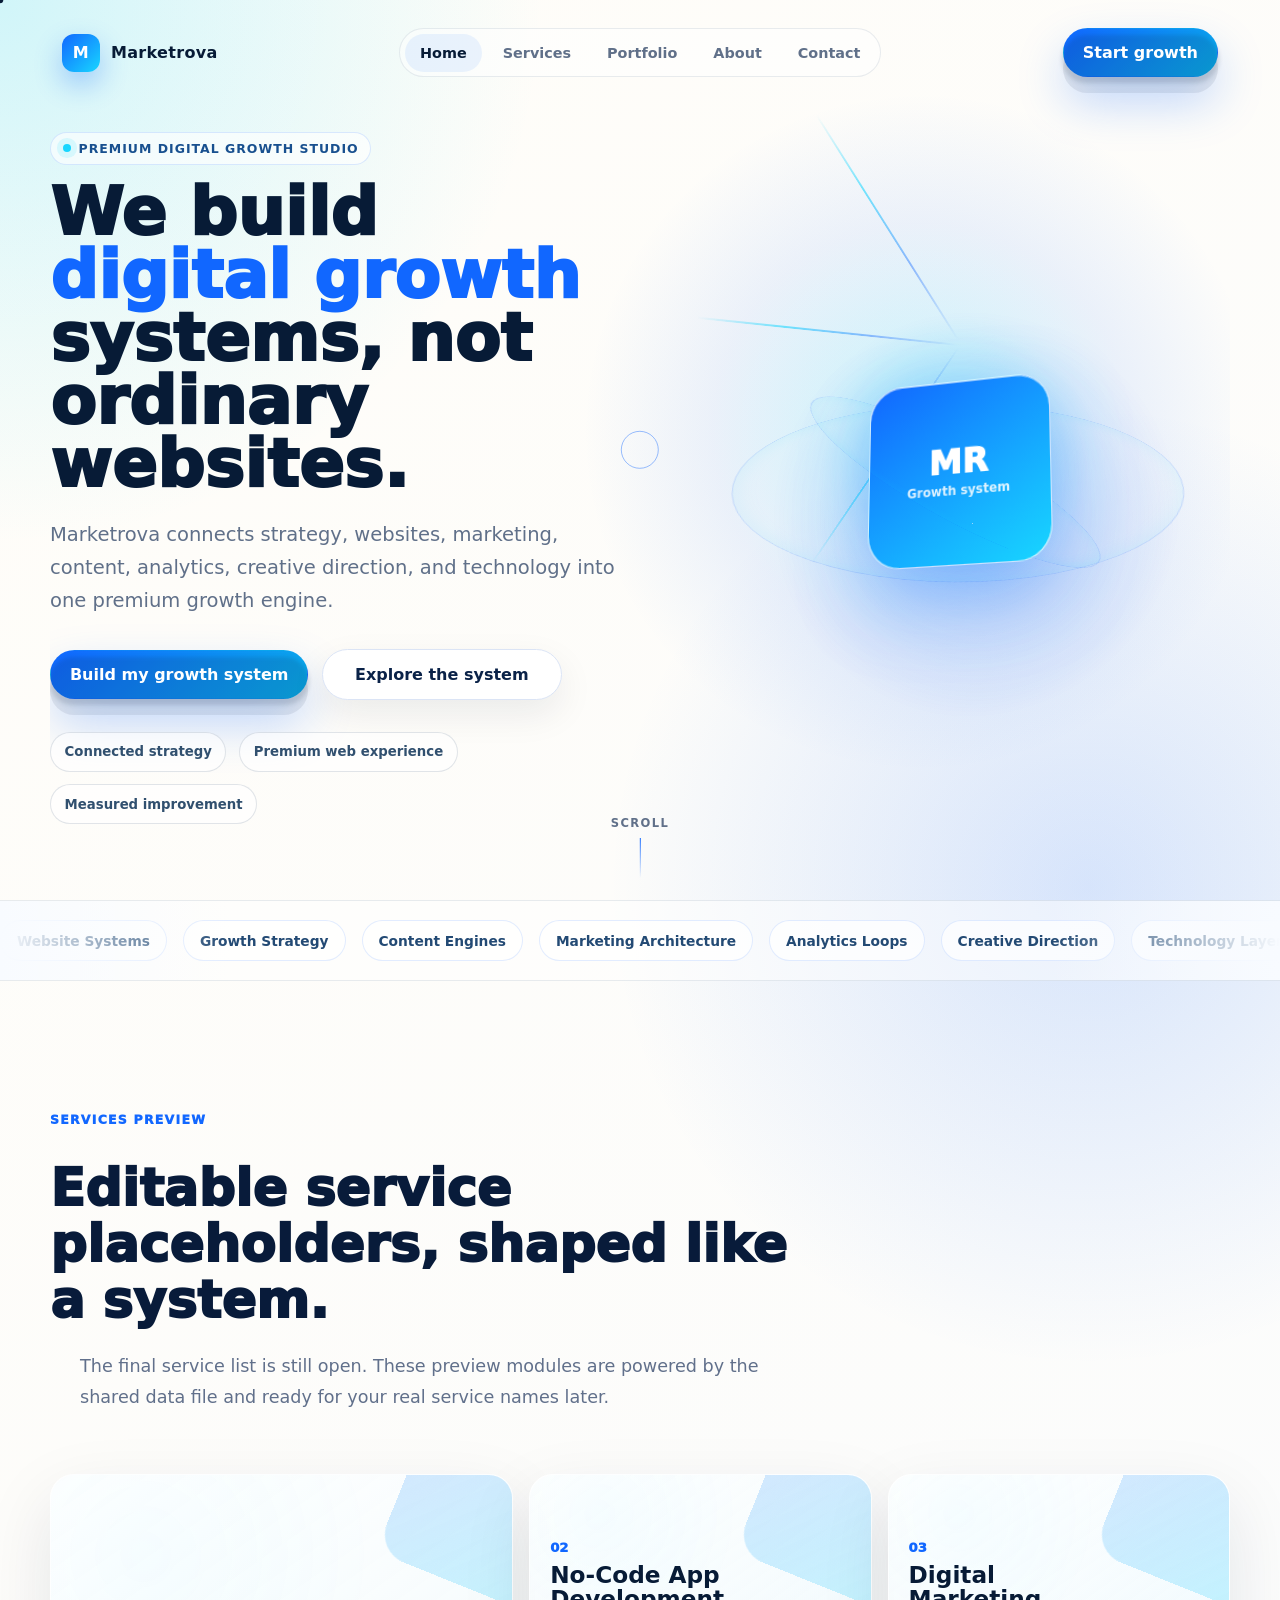
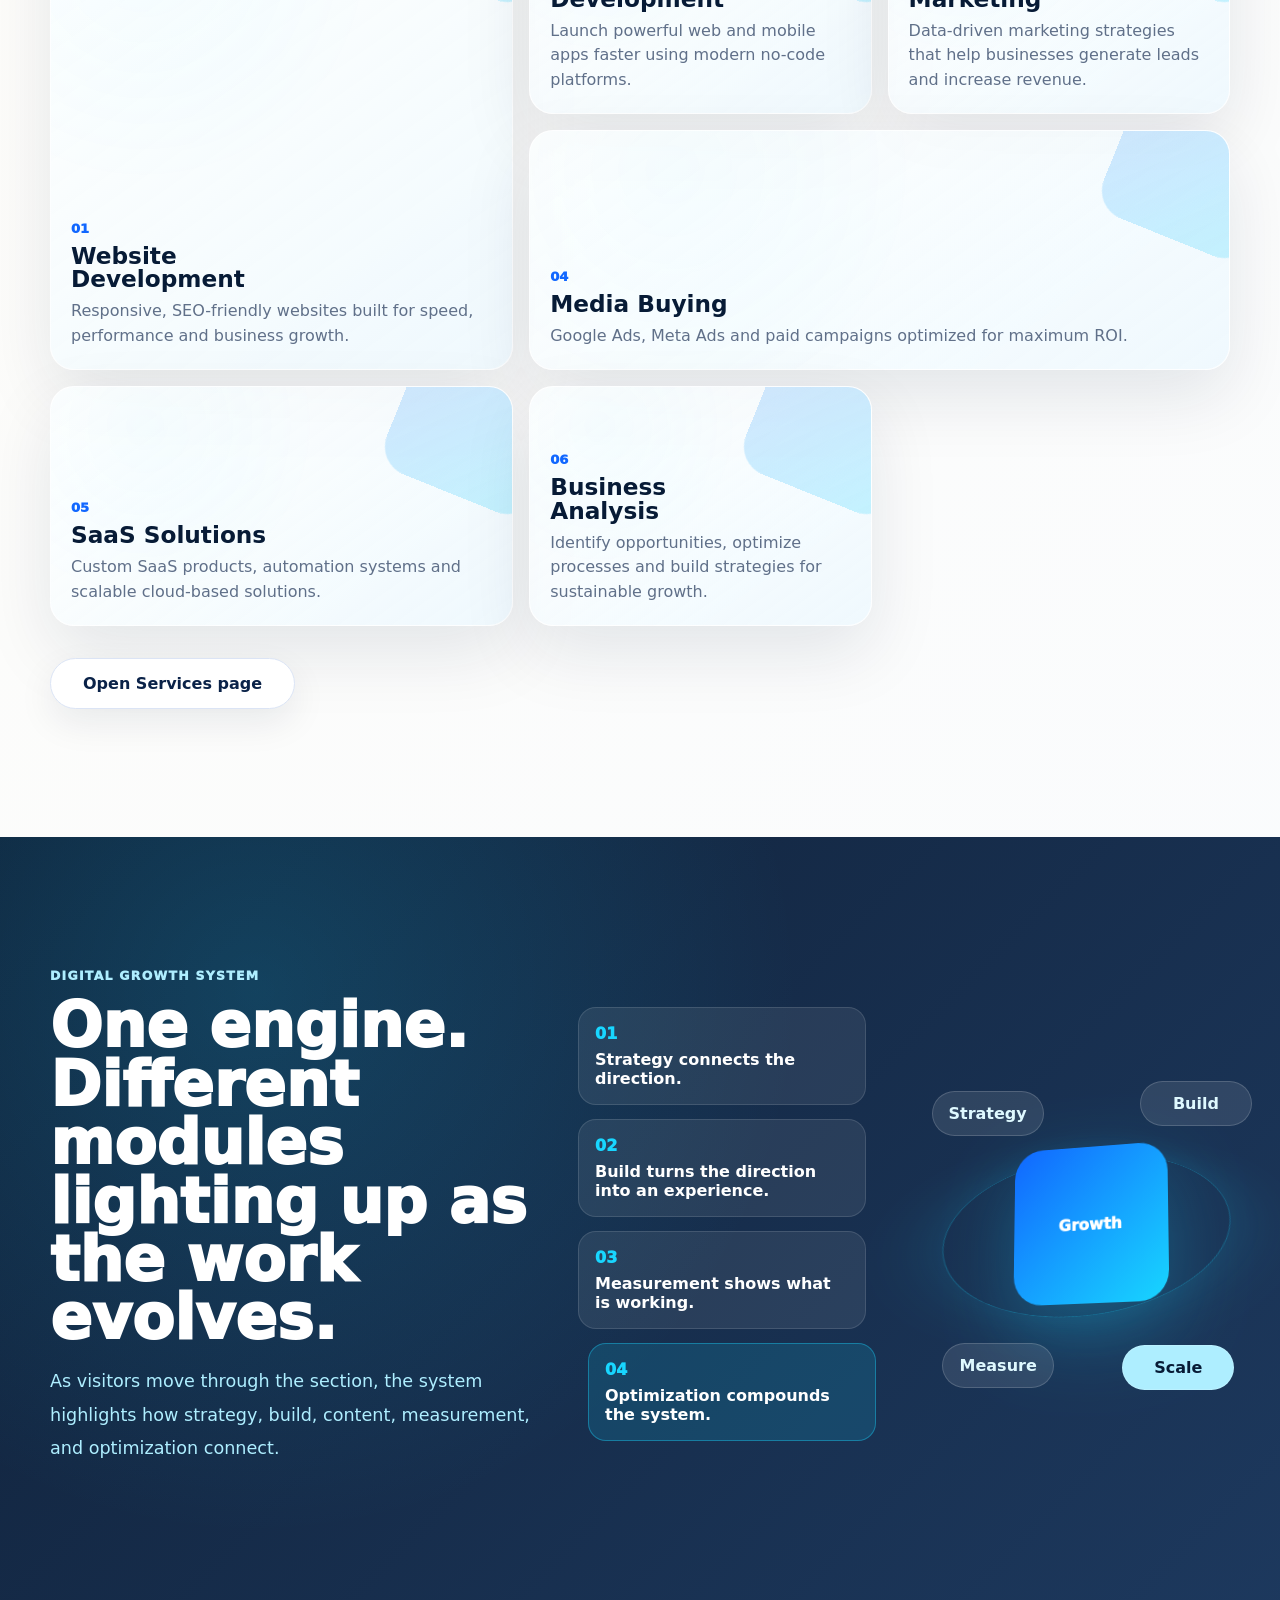
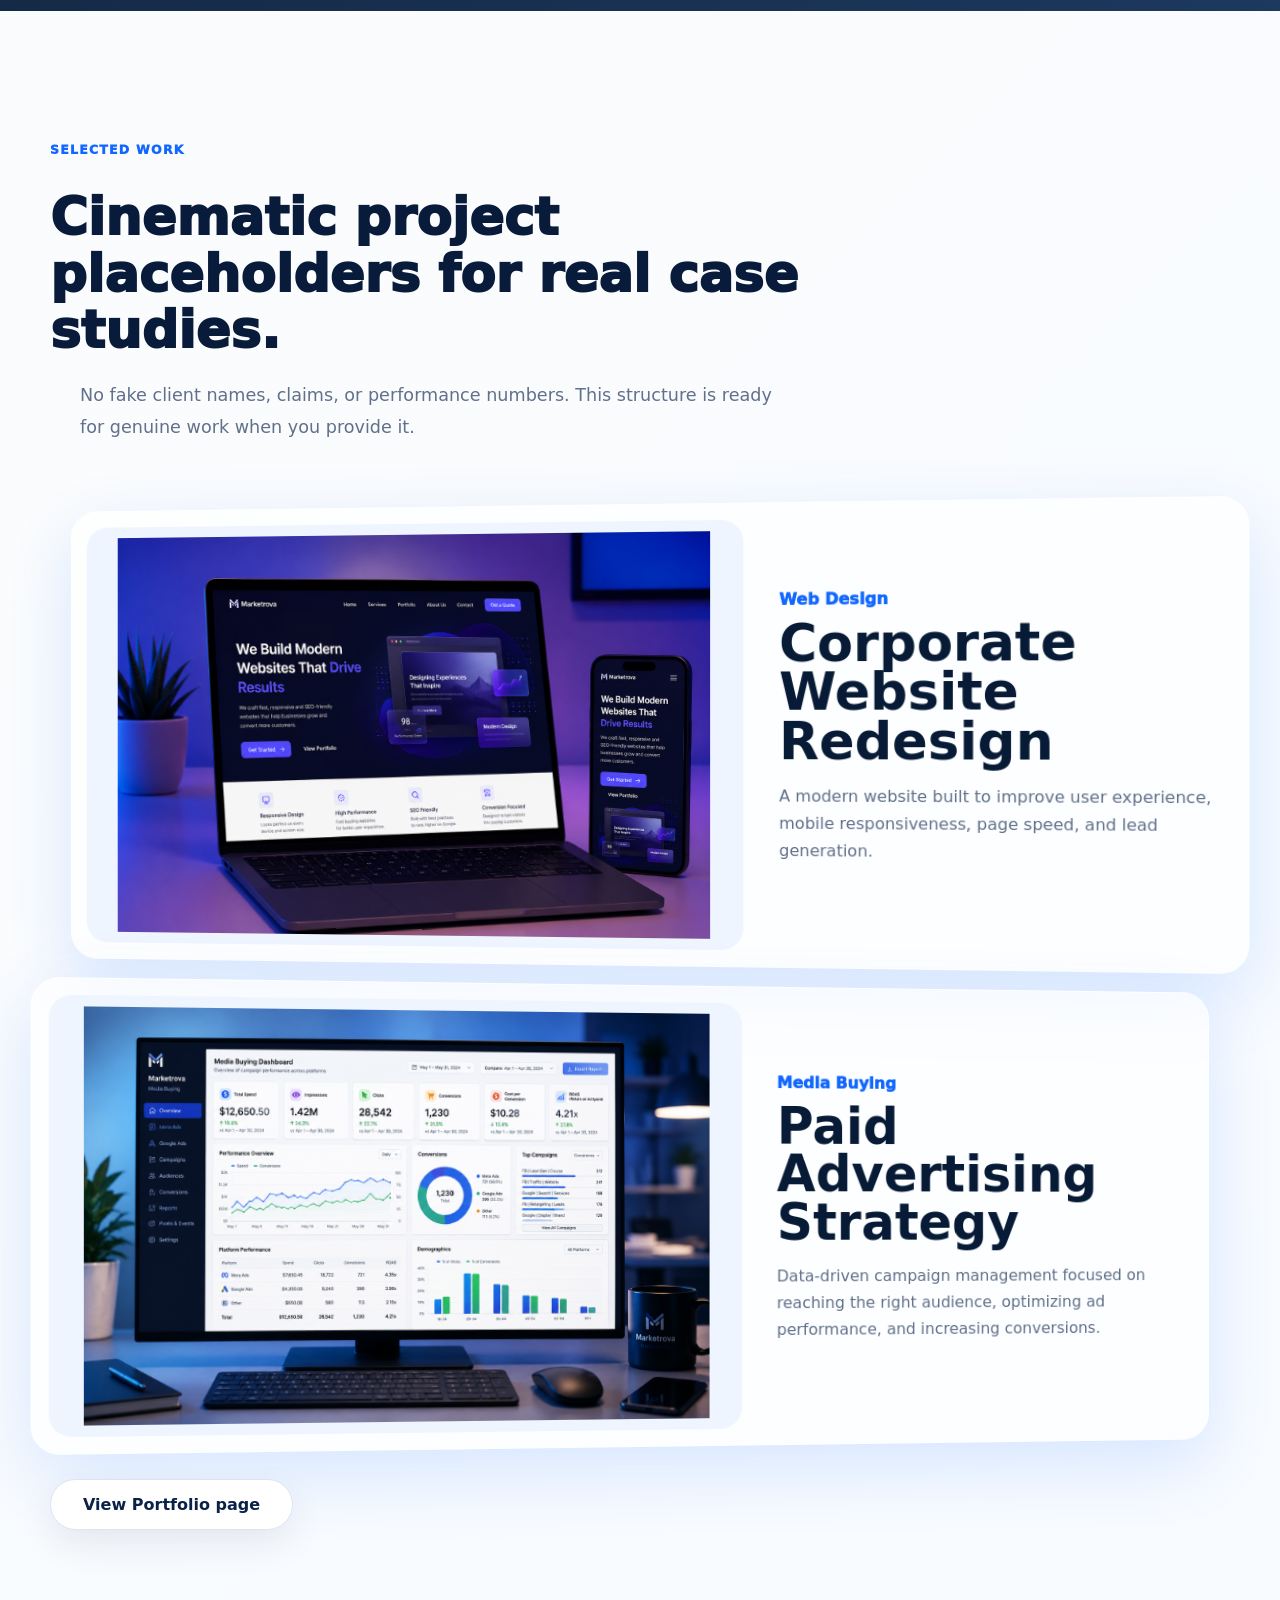
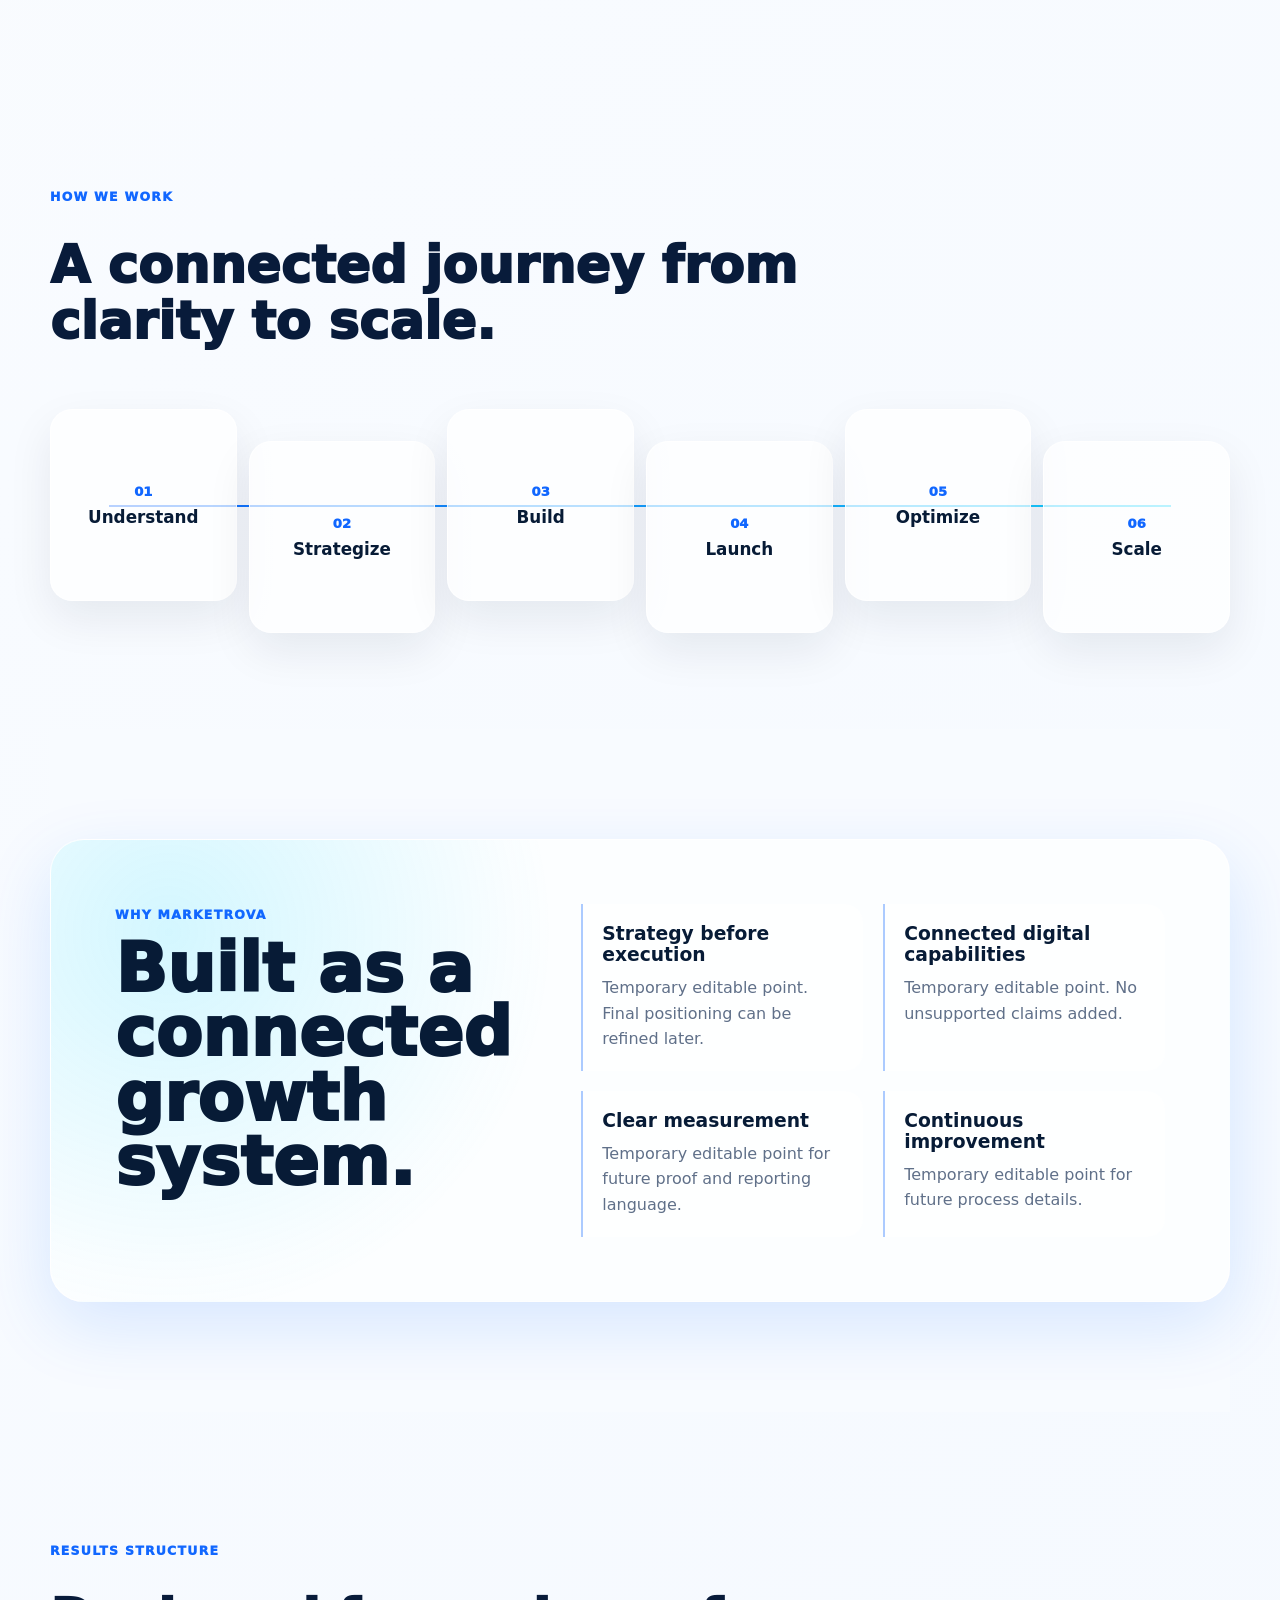
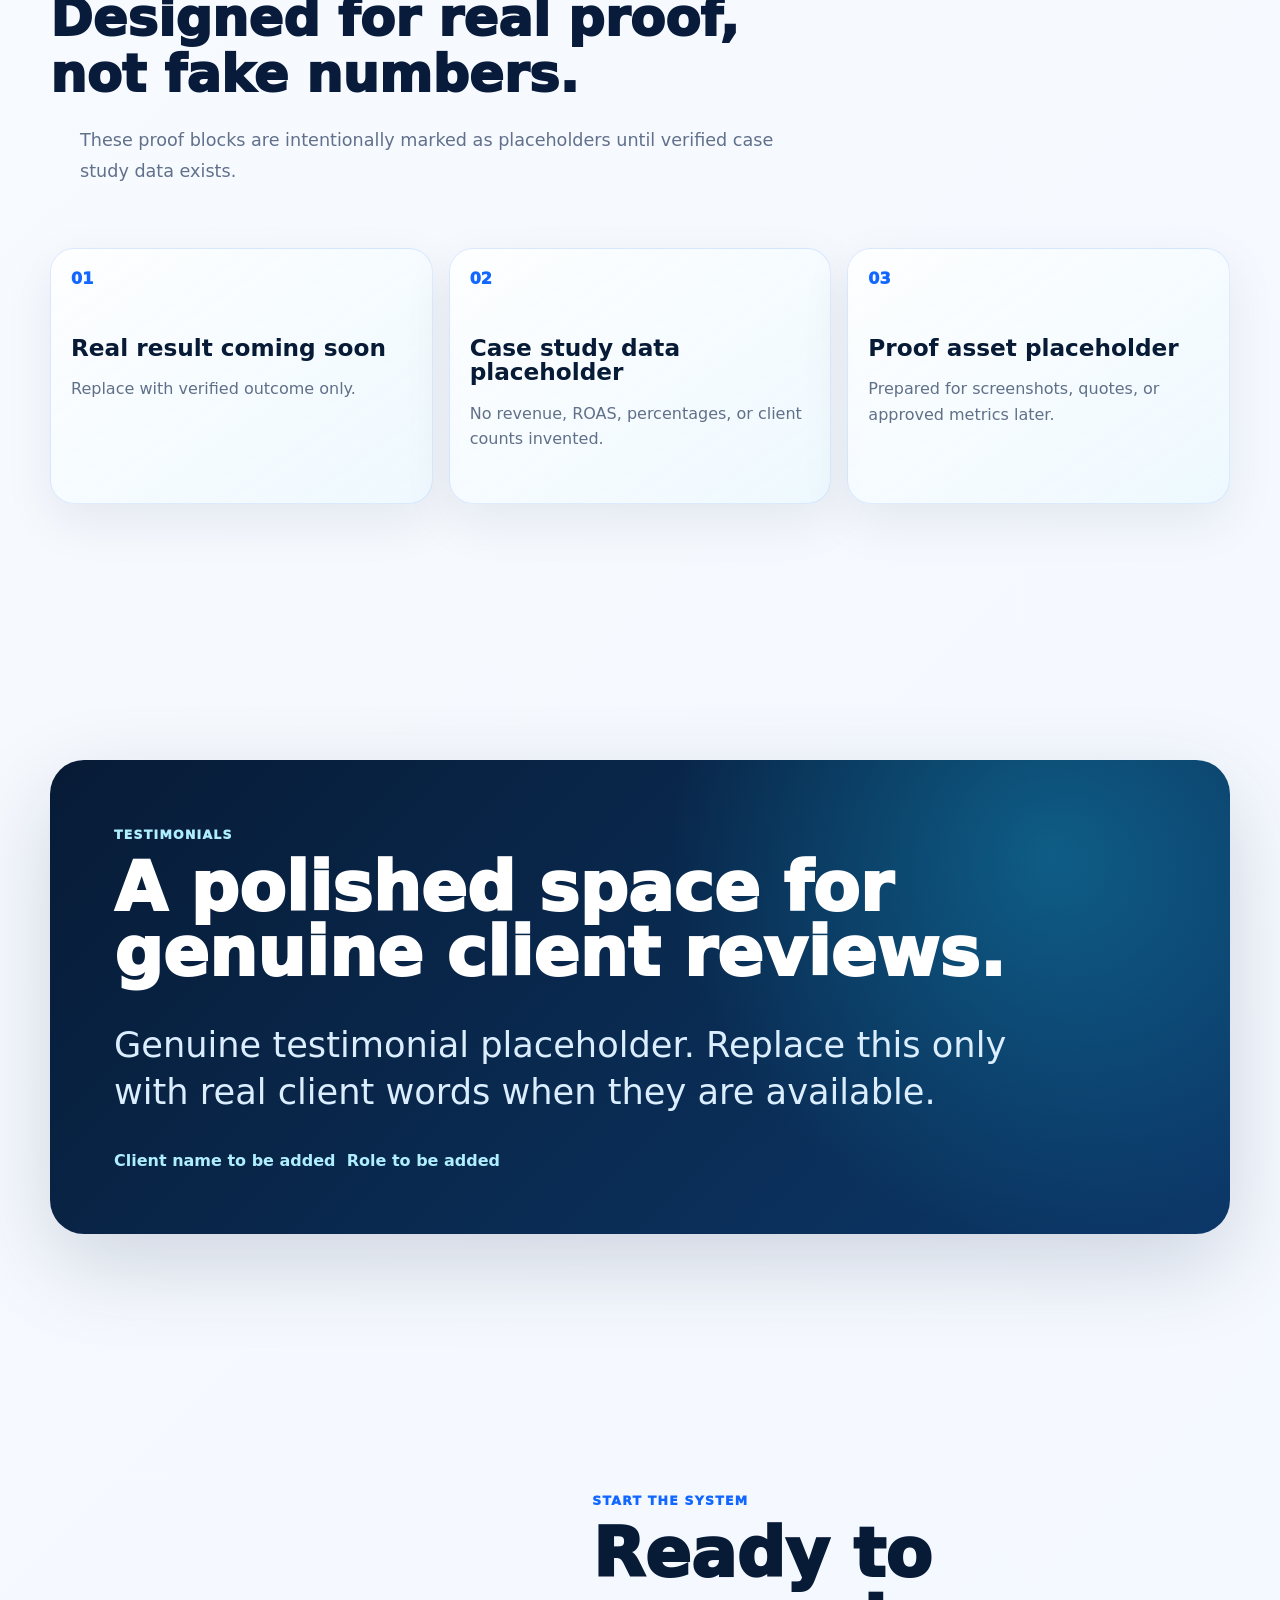
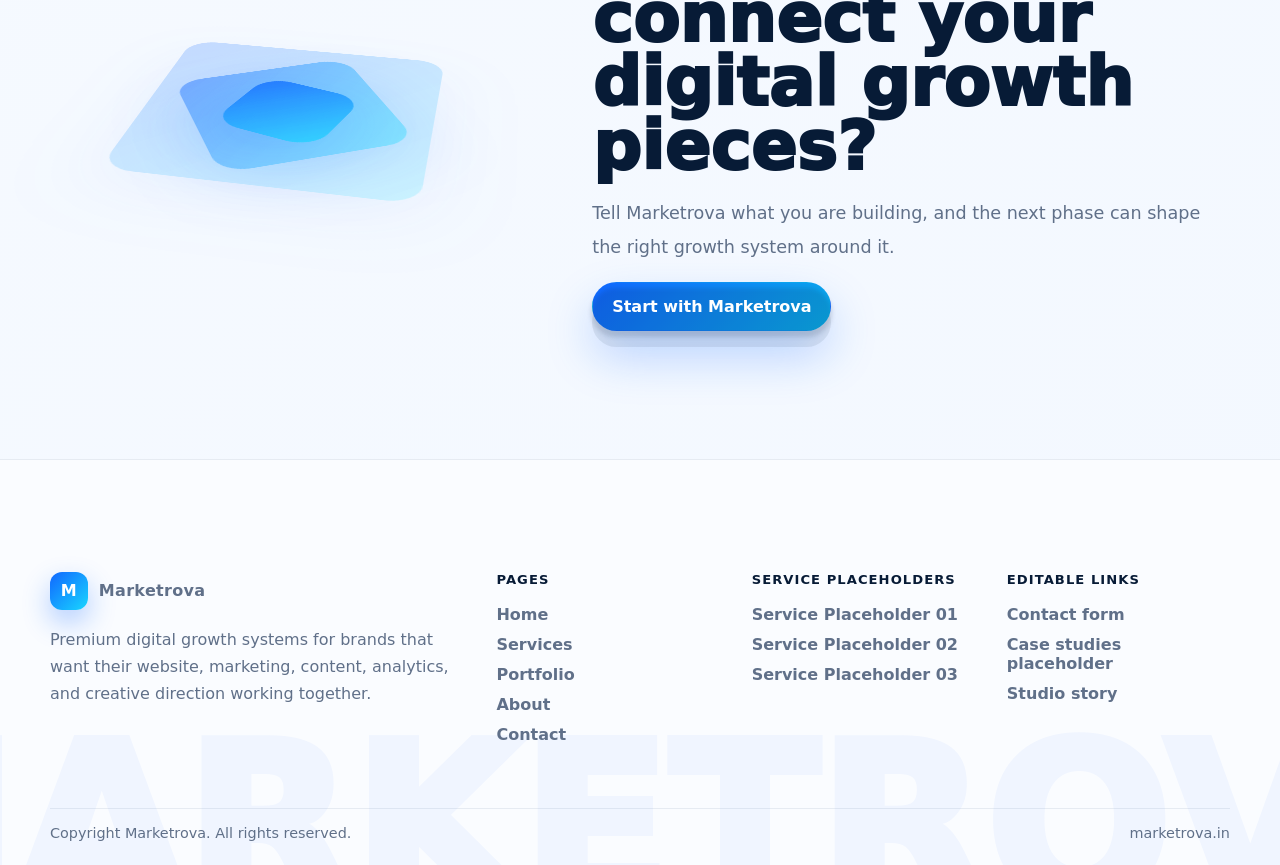
==== commit dea7e294: "project media image add" ====
--- a/index.html
+++ b/index.html
@@ -216,19 +216,23 @@
       </div>
       <div class="project-stack">
         <article class="project-frame" data-cursor-view>
-          <div class="project-media"><span>Project media placeholder</span></div>
+          <div class="project-media">
+     <img src="assets/images/portfolio/project1.png" alt="Web Design Project">
+</div>
           <div class="project-info">
-            <span>Industry to be added</span>
-            <h3>Project Placeholder 01</h3>
-            <p>Challenge, solution, work completed, and real result will be added later.</p>
+            <span>Web Design</span>
+            <h3>Corporate Website Redesign</h3>
+            <p>A modern website built to improve user experience, mobile responsiveness, page speed, and lead generation.</p>
           </div>
         </article>
         <article class="project-frame project-frame-offset" data-cursor-view>
-          <div class="project-media"><span>Before or after media placeholder</span></div>
+            <div class="project-media">
+    <img src="assets/images/portfolio/project2.png" alt="Media Buying Project">
+</div>
           <div class="project-info">
-            <span>Industry to be added</span>
-            <h3>Project Placeholder 02</h3>
-            <p>Prepared for a future case study without invented results.</p>
+            <span>Media Buying</span>
+            <h3>Paid Advertising Strategy</h3>
+            <p>Data-driven campaign management focused on reaching the right audience, optimizing ad performance, and increasing conversions.</p>
           </div>
         </article>
       </div>
--- a/assets/css/styles.css
+++ b/assets/css/styles.css
@@ -1194,16 +1194,27 @@
 }
 
 .project-media {
-  min-height: 20rem;
-  display: grid;
-  place-items: center;
-  border-radius: 22px;
-  background:
-    linear-gradient(135deg, rgba(17, 103, 255, 0.13), rgba(24, 214, 255, 0.22)),
-    repeating-linear-gradient(90deg, rgba(7, 27, 54, 0.08) 0 1px, transparent 1px 42px);
-  color: #31506f;
-  font-weight: 950;
-}
+    min-height: 20rem;
+    display: flex;
+    align-items: center;
+    justify-content: center;
+    overflow: hidden;
+    border-radius: 22px;
+    background: #eef5ff;
+}
+
+.project-media img {
+    width: 95%;      /* 80%, 85%, 90% try kar sakte ho */
+    height: 95%;
+    object-fit: contain;
+    display: block;
+    transition: transform .4s ease;
+}
+
+.project-frame:hover .project-media img {
+    transform: scale(1.03);
+}
+
 
 .project-info {
   align-self: center;
@@ -3169,4 +3180,451 @@
         font-size:2.2rem;
     }
 
+}
+/* ==========================================================
+   PORTFOLIO PAGE - PART 1
+   Hero • Intro • Filters • Project Cards
+==========================================================*/
+
+/* ---------- Hero ---------- */
+
+.portfolio-hero{
+    position:relative;
+    overflow:hidden;
+    padding:120px 0;
+    background:
+    radial-gradient(circle at top left,#dff5ff 0%,transparent 45%),
+    radial-gradient(circle at top right,#dbe8ff 0%,transparent 40%),
+    #f8fbff;
+}
+
+.portfolio-hero .container{
+    position:relative;
+    z-index:2;
+    text-align:center;
+}
+
+.portfolio-intro{
+    padding:110px 0;
+    background:#ffffff;
+}
+
+.intro-grid{
+    display:grid;
+    grid-template-columns:1fr 1fr;
+    gap:70px;
+    align-items:center;
+}
+
+.intro-grid h2{
+    font-size:clamp(2.4rem,5vw,4rem);
+    line-height:1.1;
+    color:#081b3a;
+    margin-top:20px;
+}
+
+.intro-grid p{
+    line-height:1.9;
+    color:#61708b;
+    font-size:1.05rem;
+}
+
+/* ---------- Filter ---------- */
+
+.portfolio-filter{
+    padding:30px 0 70px;
+    background:#ffffff;
+}
+
+.filter-buttons{
+    display:flex;
+    justify-content:center;
+    flex-wrap:wrap;
+    gap:16px;
+}
+
+.filter-buttons button{
+    border:none;
+    cursor:pointer;
+    padding:14px 28px;
+    border-radius:999px;
+    background:#f4f8ff;
+    color:#081b3a;
+    font-weight:600;
+    transition:.3s;
+}
+
+.filter-buttons button:hover,
+.filter-buttons button.active{
+    background:linear-gradient(135deg,#1677ff,#4ab7ff);
+    color:#fff;
+    box-shadow:0 18px 35px rgba(22,119,255,.18);
+}
+
+/* ---------- Projects ---------- */
+
+.portfolio-projects{
+    padding:20px 0 100px;
+    background:#ffffff;
+}
+
+.project-grid{
+    display:grid;
+    grid-template-columns:repeat(3,1fr);
+    gap:30px;
+}
+
+.project-card{
+    overflow:hidden;
+    border-radius:30px;
+    background:#fff;
+    border:1px solid #edf2fb;
+    transition:.35s;
+    box-shadow:0 18px 45px rgba(20,60,120,.05);
+}
+
+.project-card:hover{
+    transform:translateY(-10px);
+    box-shadow:0 35px 70px rgba(20,60,120,.12);
+}
+
+.project-image{
+    position:relative;
+    height:250px;
+    display:flex;
+    align-items:center;
+    justify-content:center;
+    font-size:1rem;
+    font-weight:700;
+    color:#ffffff;
+    background:linear-gradient(135deg,#0f63ff,#49b6ff);
+}
+
+.project-badge{
+    position:absolute;
+    top:18px;
+    right:18px;
+    padding:8px 14px;
+    border-radius:999px;
+    background:rgba(255,255,255,.18);
+    backdrop-filter:blur(10px);
+    color:#fff;
+    font-size:.75rem;
+    font-weight:700;
+}
+
+.project-content{
+    padding:32px;
+}
+
+.project-content h3{
+    font-size:1.6rem;
+    color:#081b3a;
+    margin-bottom:16px;
+}
+
+.project-content p{
+    line-height:1.8;
+    color:#61708b;
+    margin-bottom:25px;
+}
+
+.project-tags{
+    display:flex;
+    flex-wrap:wrap;
+    gap:12px;
+}
+
+.project-tags span{
+    padding:10px 16px;
+    border-radius:999px;
+    background:#eef6ff;
+    color:#1677ff;
+    font-size:.82rem;
+    font-weight:600;
+    transition:.3s;
+}
+
+.project-tags span:hover{
+    background:#1677ff;
+    color:#fff;
+}
+/* ==========================================================
+   PORTFOLIO PAGE - PART 2
+   Featured Project • Benefits • Services
+========================================================== */
+
+/* ---------- Featured Project ---------- */
+
+.featured-project{
+    padding:110px 0;
+    background:#f8fbff;
+}
+
+.featured-grid{
+    display:grid;
+    grid-template-columns:1.1fr 1fr;
+    gap:70px;
+    align-items:center;
+}
+
+.featured-image{
+    min-height:500px;
+    border-radius:36px;
+    display:flex;
+    align-items:center;
+    justify-content:center;
+    background:linear-gradient(135deg,#0f63ff,#49b6ff);
+    color:#ffffff;
+    font-size:1.4rem;
+    font-weight:700;
+    box-shadow:0 35px 80px rgba(22,119,255,.18);
+}
+
+.featured-content h2{
+    font-size:clamp(2.4rem,5vw,4rem);
+    line-height:1.1;
+    color:#081b3a;
+    margin:22px 0;
+}
+
+.featured-content p{
+    color:#61708b;
+    line-height:1.9;
+    margin-bottom:30px;
+}
+
+/* ---------- Why Our Work ---------- */
+
+.portfolio-benefits{
+    padding:110px 0;
+    background:#ffffff;
+}
+
+.portfolio-benefits .values-grid{
+    margin-top:60px;
+}
+
+/* ---------- Services ---------- */
+
+.portfolio-services{
+    padding:110px 0;
+    background:#f8fbff;
+}
+
+.services-grid{
+    display:grid;
+    grid-template-columns:repeat(4,1fr);
+    gap:20px;
+    margin-top:60px;
+}
+
+.service-chip{
+    display:flex;
+    align-items:center;
+    justify-content:center;
+    min-height:90px;
+    padding:20px;
+    text-align:center;
+    border-radius:22px;
+    background:#ffffff;
+    border:1px solid #edf2fb;
+    color:#081b3a;
+    font-weight:600;
+    transition:.35s ease;
+    box-shadow:0 15px 35px rgba(20,60,120,.05);
+}
+
+.service-chip:hover{
+    transform:translateY(-8px);
+    background:linear-gradient(135deg,#1677ff,#4ab7ff);
+    color:#ffffff;
+    border-color:transparent;
+    box-shadow:0 30px 60px rgba(22,119,255,.20);
+}
+/* ==========================================================
+   PORTFOLIO PAGE - PART 3
+   Process • CTA • Responsive
+========================================================== */
+
+/* ---------- Process ---------- */
+
+.portfolio-process{
+    padding:110px 0;
+    background:#ffffff;
+}
+
+/* Timeline styles are reused from the About page */
+
+
+/* ---------- CTA ---------- */
+
+.portfolio-cta{
+    padding:110px 0;
+    background:#f8fbff;
+}
+
+.portfolio-cta .cta-box{
+    text-align:center;
+    padding:80px 60px;
+    border-radius:36px;
+    background:linear-gradient(135deg,#0f63ff,#4ab6ff);
+    color:#ffffff;
+    box-shadow:0 35px 80px rgba(22,119,255,.22);
+}
+
+.portfolio-cta .section-tag{
+    background:rgba(255,255,255,.15);
+    color:#ffffff;
+    border:none;
+}
+
+.portfolio-cta h2{
+    margin:24px 0;
+    font-size:clamp(2.6rem,5vw,4.4rem);
+    line-height:1.1;
+}
+
+.portfolio-cta p{
+    max-width:720px;
+    margin:0 auto 40px;
+    line-height:1.9;
+    opacity:.95;
+}
+
+.portfolio-cta .btn-secondary{
+    background:#ffffff;
+    color:#1677ff;
+    border:none;
+}
+
+.portfolio-cta .btn-primary{
+    background:#081b3a;
+    color:#ffffff;
+}
+
+/* ---------- Responsive ---------- */
+
+@media (max-width:991px){
+
+    .intro-grid,
+    .featured-grid{
+        grid-template-columns:1fr;
+    }
+
+    .project-grid{
+        grid-template-columns:repeat(2,1fr);
+    }
+
+    .services-grid{
+        grid-template-columns:repeat(2,1fr);
+    }
+
+    .featured-image{
+        min-height:360px;
+    }
+
+}
+
+@media (max-width:768px){
+
+    .portfolio-hero,
+    .portfolio-intro,
+    .portfolio-projects,
+    .featured-project,
+    .portfolio-benefits,
+    .portfolio-services,
+    .portfolio-process,
+    .portfolio-cta{
+        padding:80px 0;
+    }
+
+    .project-grid,
+    .services-grid{
+        grid-template-columns:1fr;
+    }
+
+    .filter-buttons{
+        justify-content:flex-start;
+        overflow-x:auto;
+        padding-bottom:10px;
+    }
+
+    .filter-buttons::-webkit-scrollbar{
+        display:none;
+    }
+
+    .featured-image{
+        min-height:260px;
+        border-radius:28px;
+    }
+
+    .portfolio-cta .cta-box{
+        padding:55px 28px;
+    }
+
+}
+
+@media (max-width:480px){
+
+    .portfolio-hero h1{
+        font-size:2.8rem;
+    }
+
+    .intro-grid h2,
+    .featured-content h2{
+        font-size:2rem;
+    }
+
+    .project-content{
+        padding:24px;
+    }
+
+    .project-content h3{
+        font-size:1.35rem;
+    }
+
+    .service-chip{
+        min-height:75px;
+        font-size:.95rem;
+    }
+
+    .portfolio-cta h2{
+        font-size:2.2rem;
+    }
+
+}
+/* Portfolio Images */
+
+.project-image{
+    overflow:hidden;
+}
+
+.project-image img{
+    width:100%;
+    height:100%;
+    display:block;
+    object-fit:cover;
+    transition:transform .5s ease;
+}
+
+.project-card:hover .project-image img{
+    transform:scale(1.05);
+}
+
+.featured-image{
+    overflow:hidden;
+}
+
+.featured-image img{
+    width:100%;
+    height:100%;
+    display:block;
+    object-fit:cover;
+    border-radius:36px;
+    transition:transform .5s ease;
+}
+
+.featured-project:hover .featured-image img{
+    transform:scale(1.03);
 }
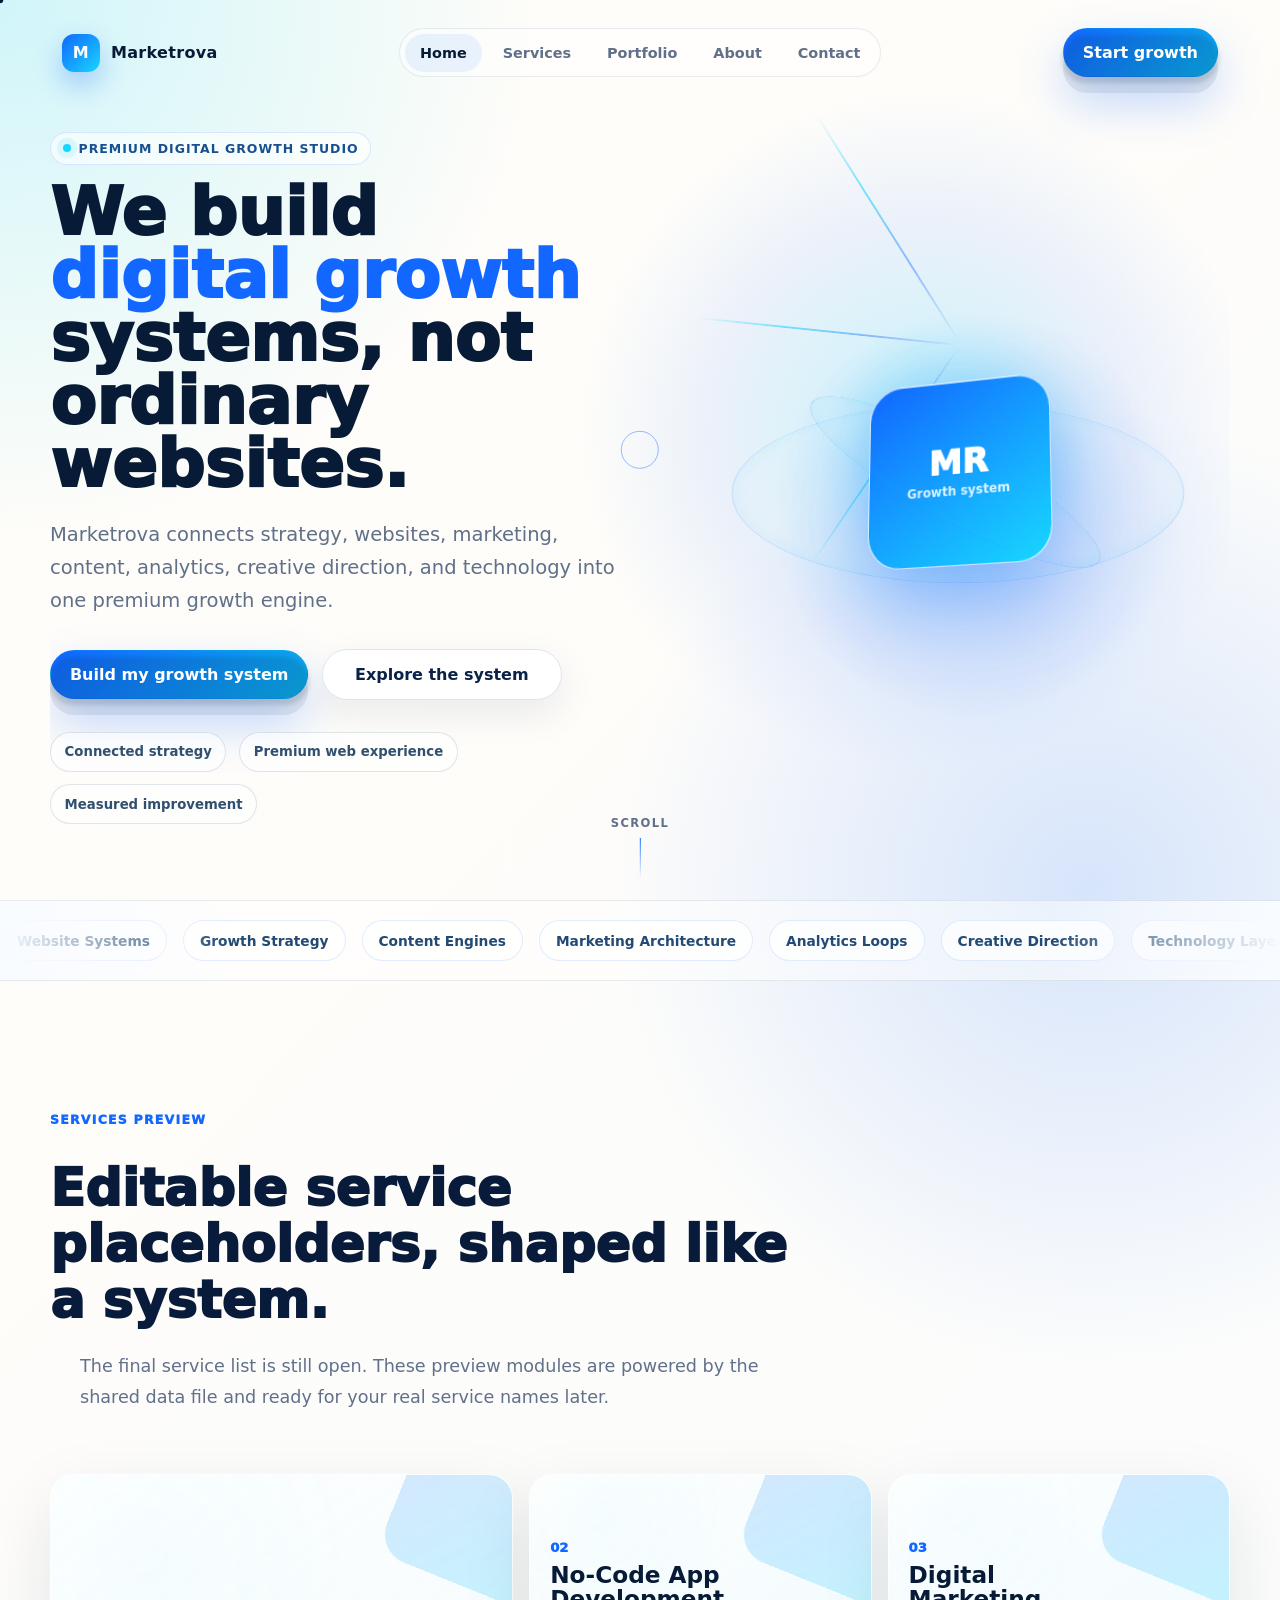
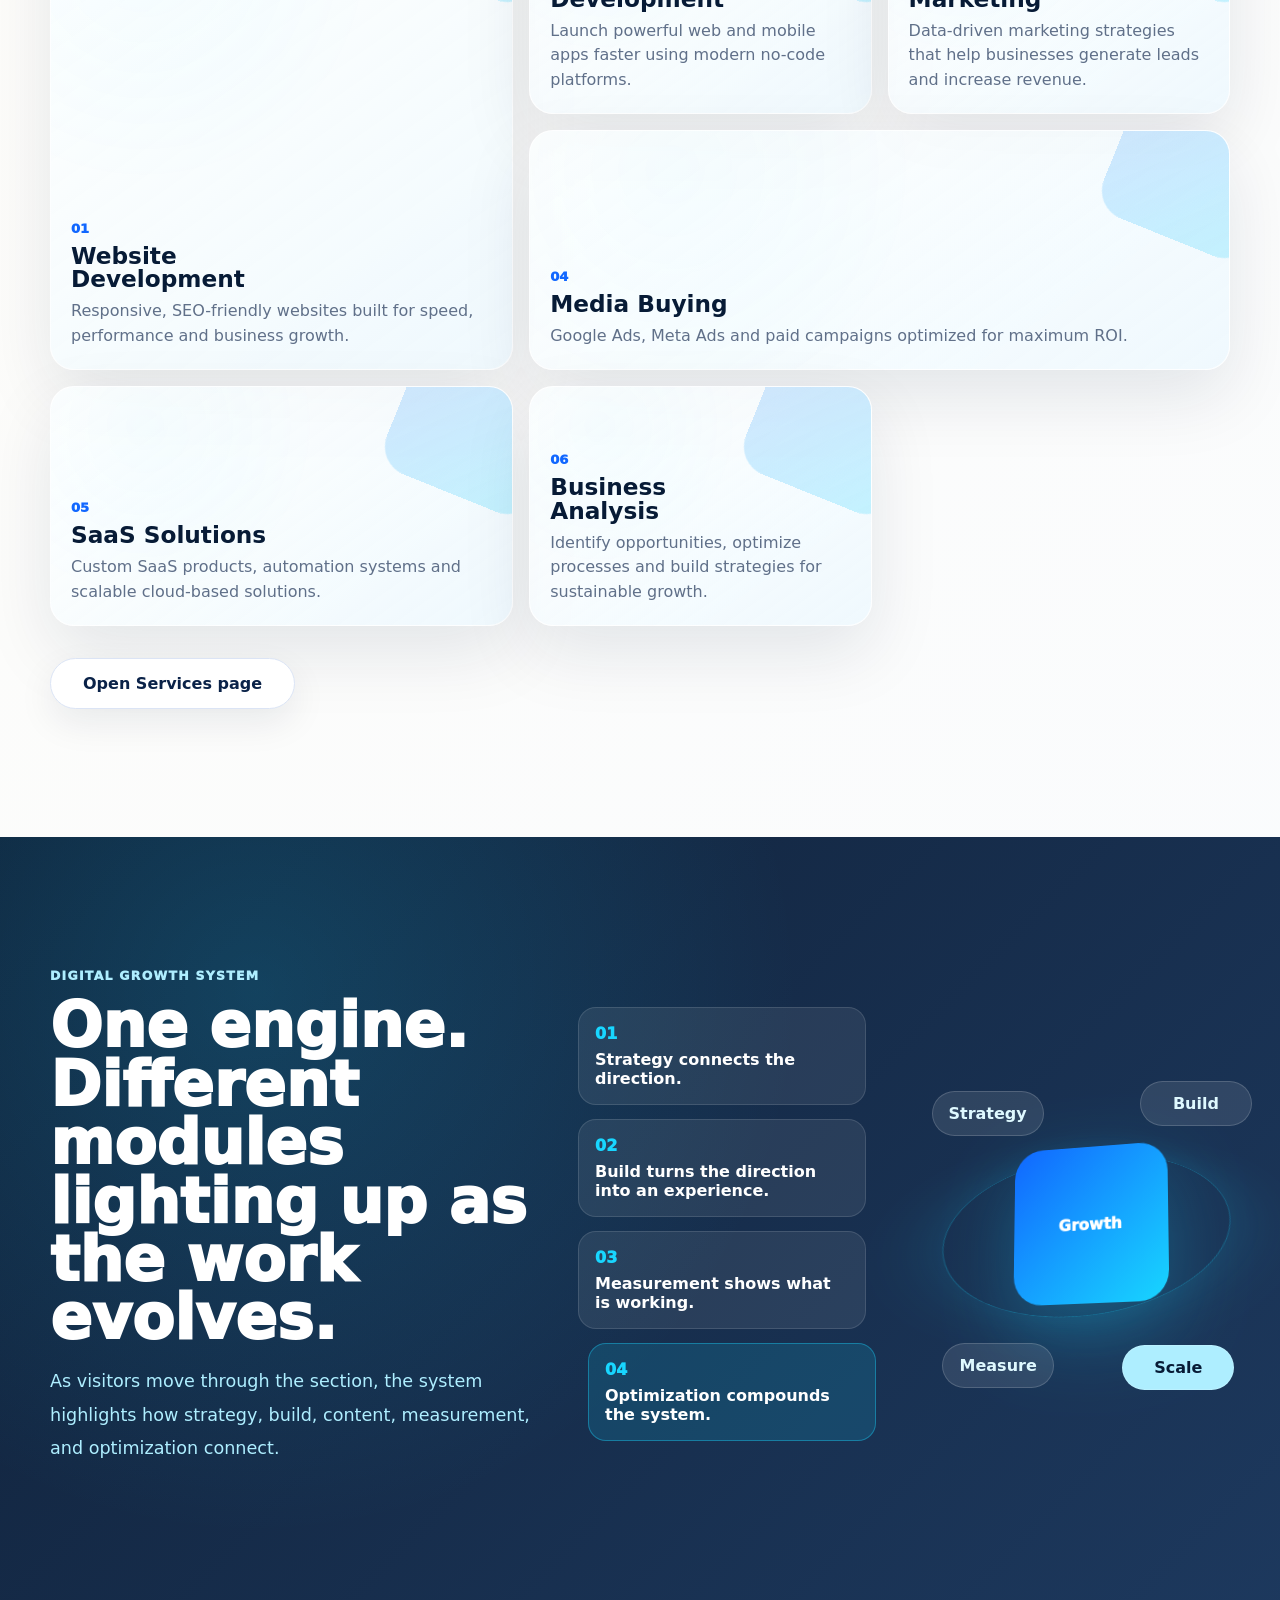
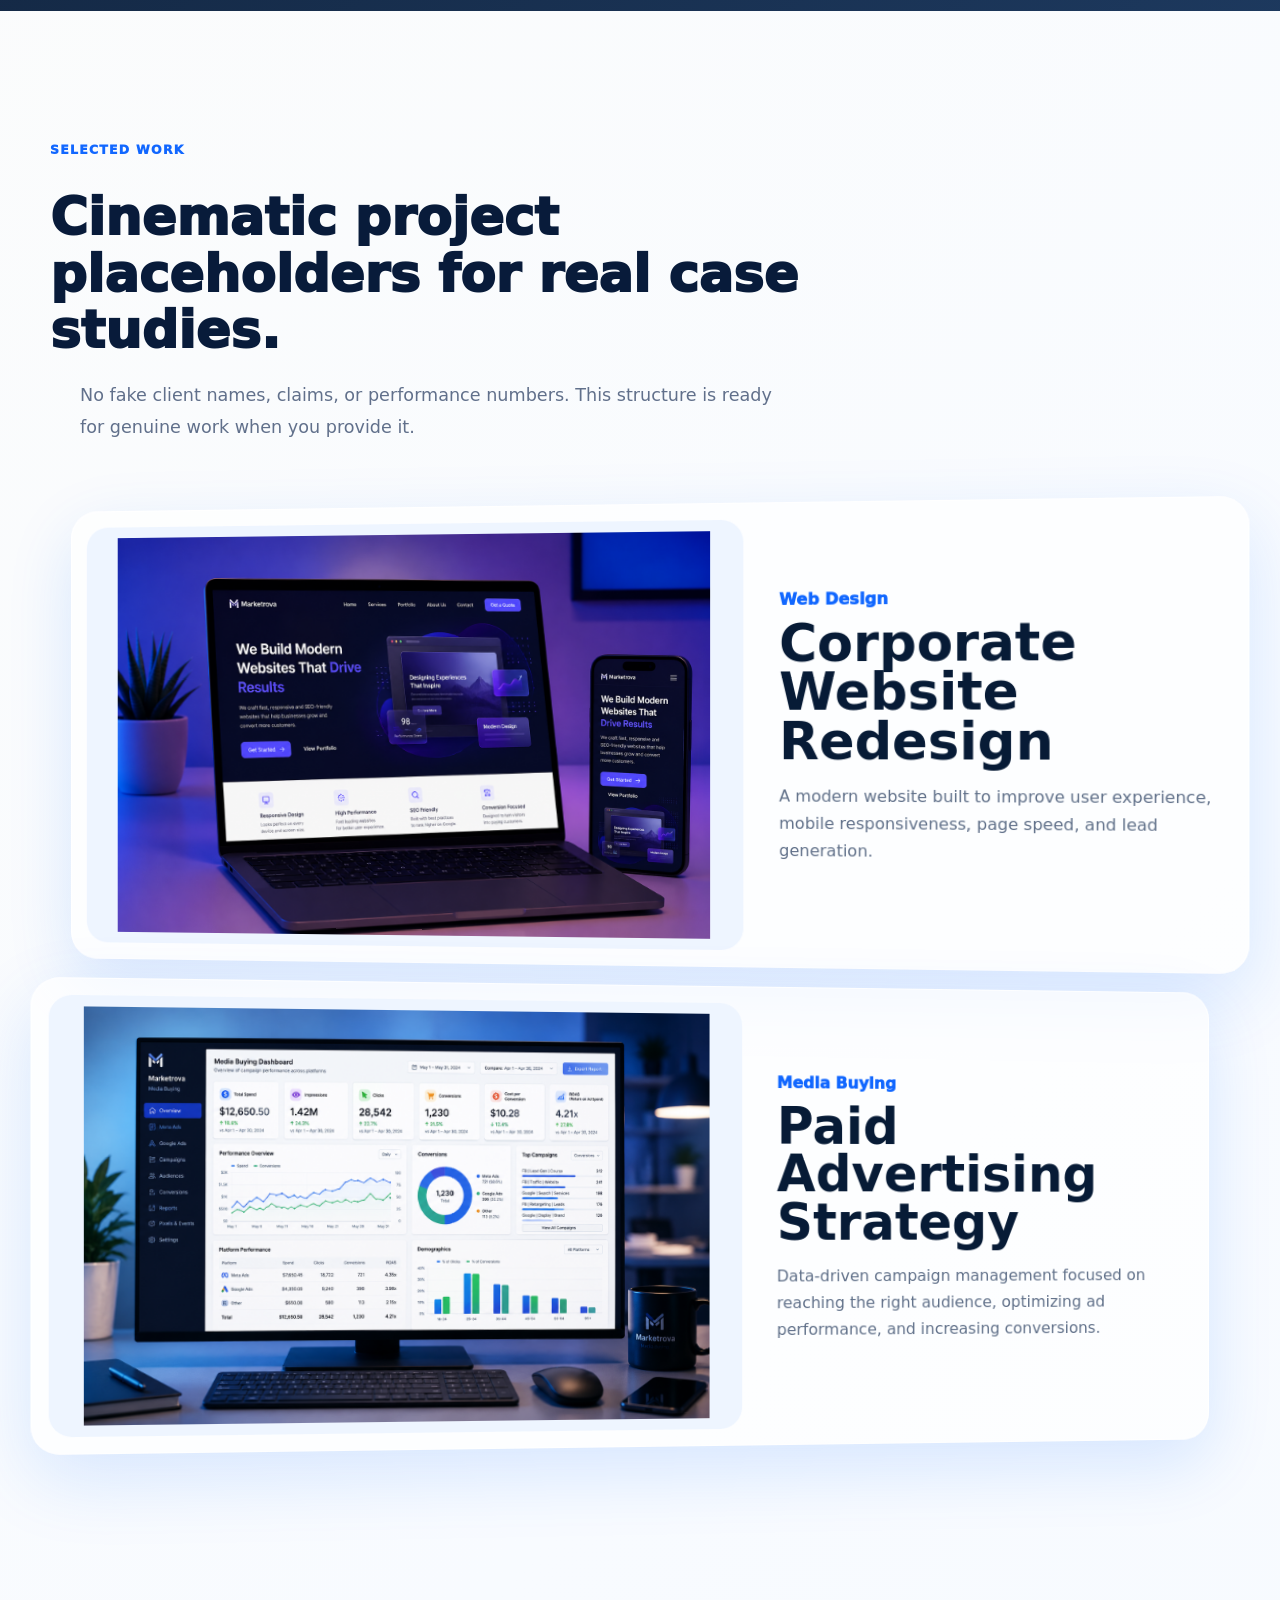
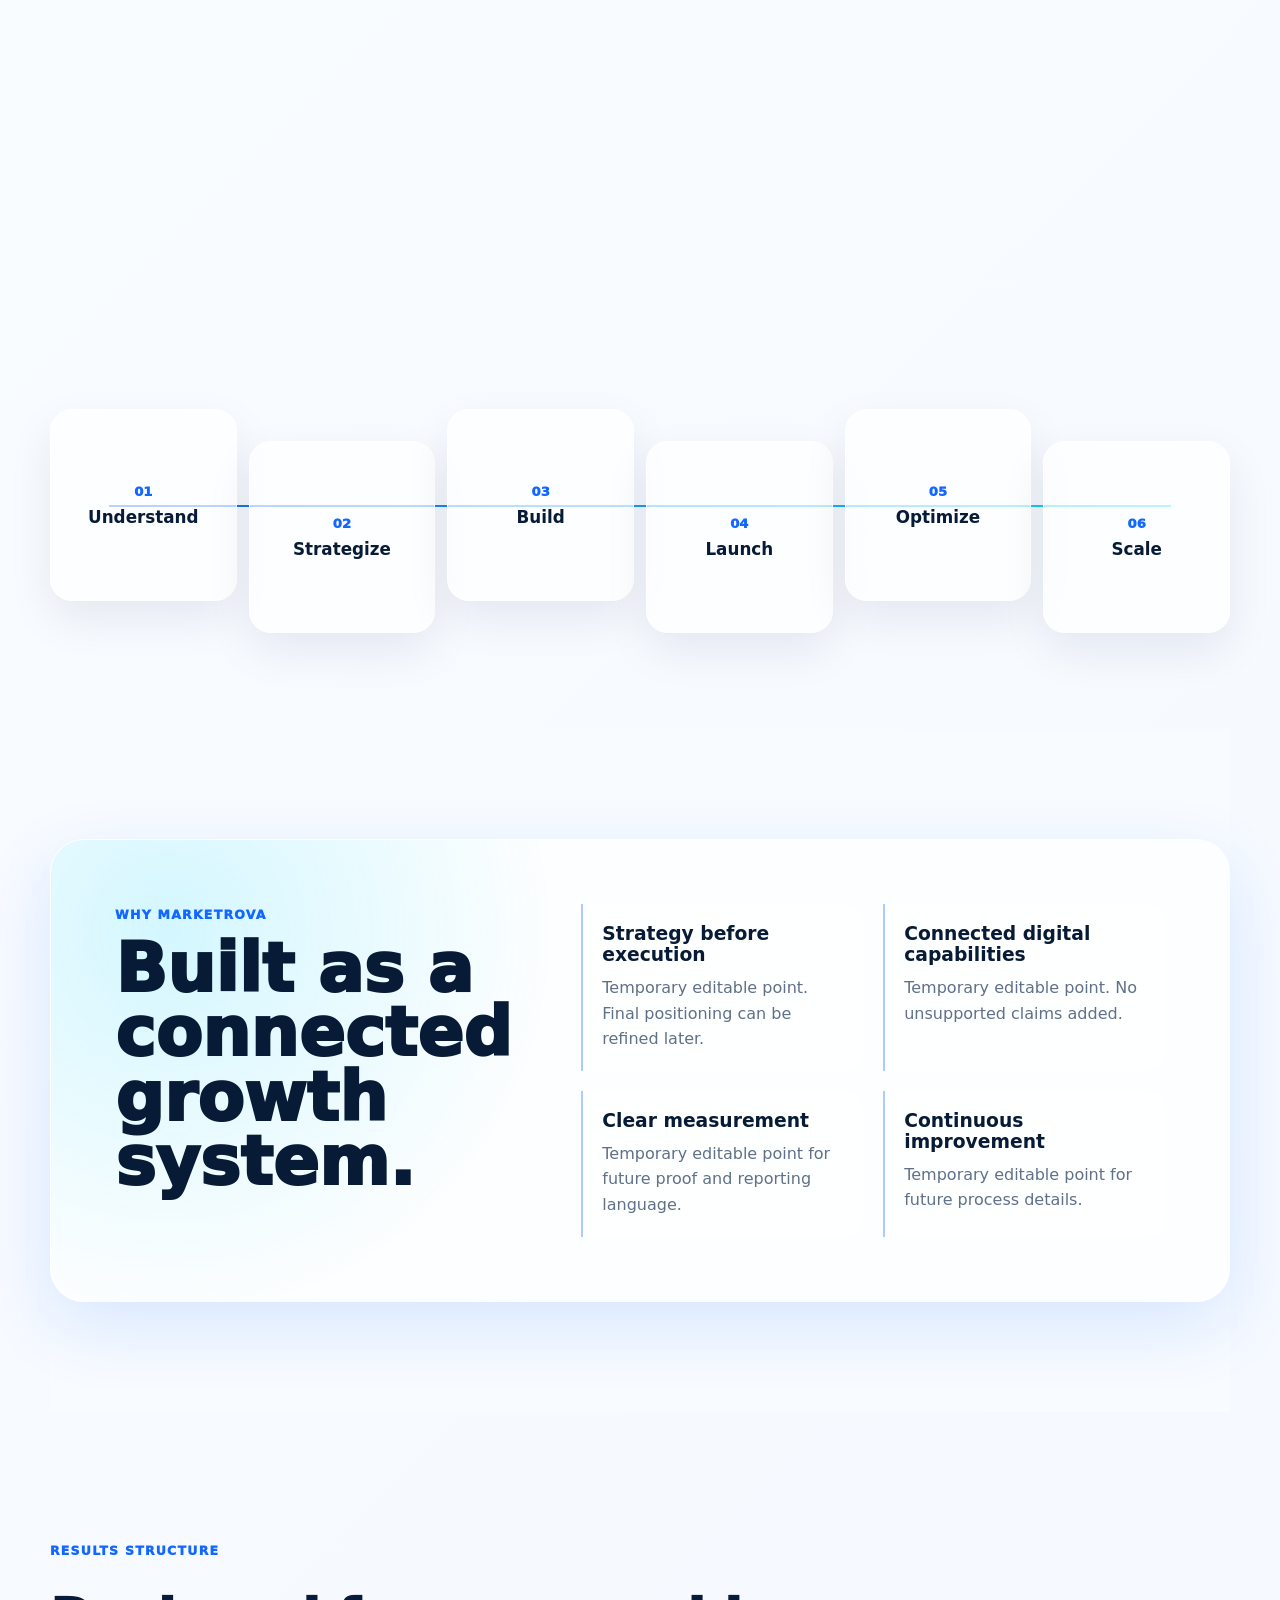
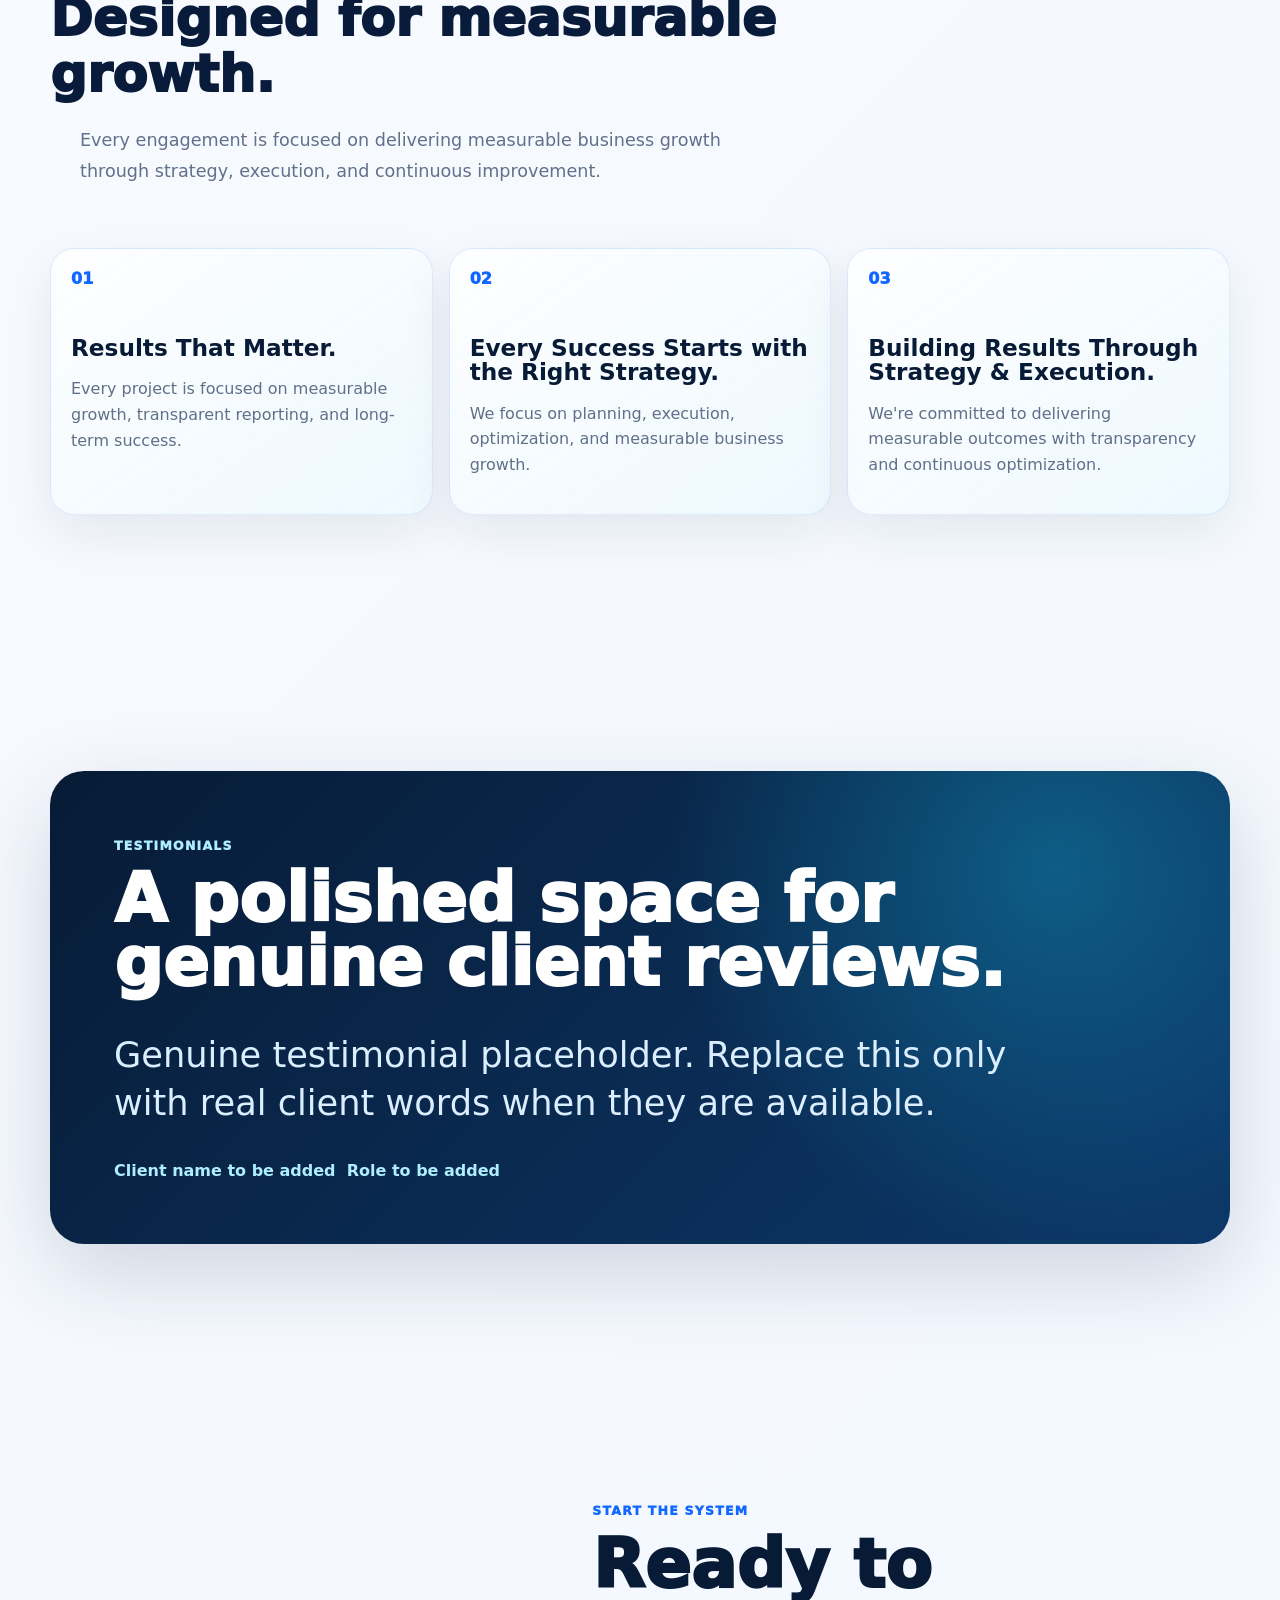
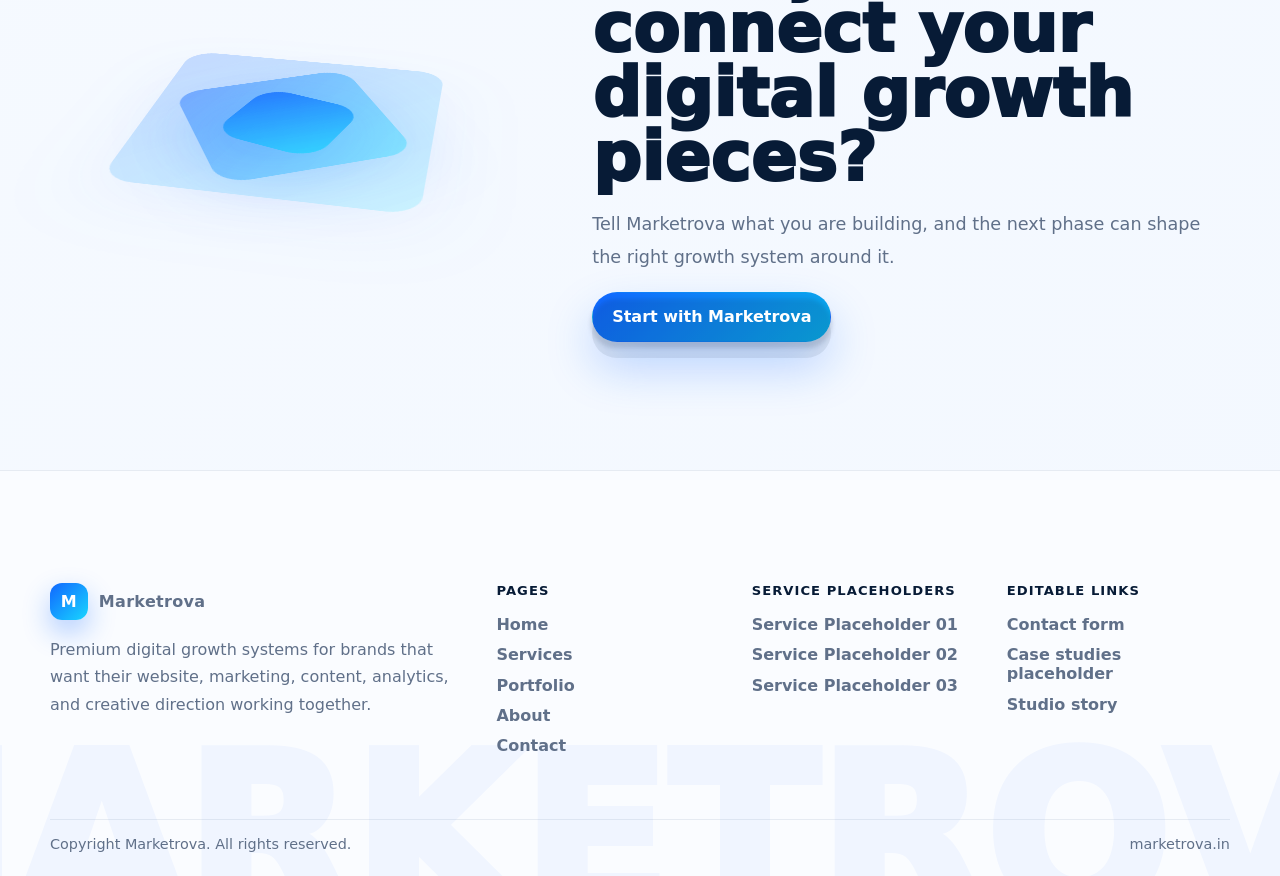
==== commit 4e1b5ece: "Update index.html" ====
--- a/index.html
+++ b/index.html
@@ -286,24 +286,24 @@
     <section class="proof-section section" aria-labelledby="proof-title">
       <div class="section-heading" data-animate>
         <span class="section-kicker">Results structure</span>
-        <h2 id="proof-title">Designed for real proof, not fake numbers.</h2>
-        <p>These proof blocks are intentionally marked as placeholders until verified case study data exists.</p>
+        <h2 id="proof-title">Designed for measurable growth.</h2>
+        <p>Every engagement is focused on delivering measurable business growth through strategy, execution, and continuous improvement.</p>
       </div>
       <div class="proof-grid">
         <article>
           <span>01</span>
-          <strong>Real result coming soon</strong>
-          <p>Replace with verified outcome only.</p>
+          <strong>Results That Matter.</strong>
+          <p>Every project is focused on measurable growth, transparent reporting, and long-term success.</p>
         </article>
         <article>
           <span>02</span>
-          <strong>Case study data placeholder</strong>
-          <p>No revenue, ROAS, percentages, or client counts invented.</p>
+          <strong>Every Success Starts with the Right Strategy.</strong>
+          <p>We focus on planning, execution, optimization, and measurable business growth.</p>
         </article>
         <article>
           <span>03</span>
-          <strong>Proof asset placeholder</strong>
-          <p>Prepared for screenshots, quotes, or approved metrics later.</p>
+          <strong>Building Results Through Strategy & Execution.</strong>
+          <p>We're committed to delivering measurable outcomes with transparency and continuous optimization.</p>
         </article>
       </div>
     </section>
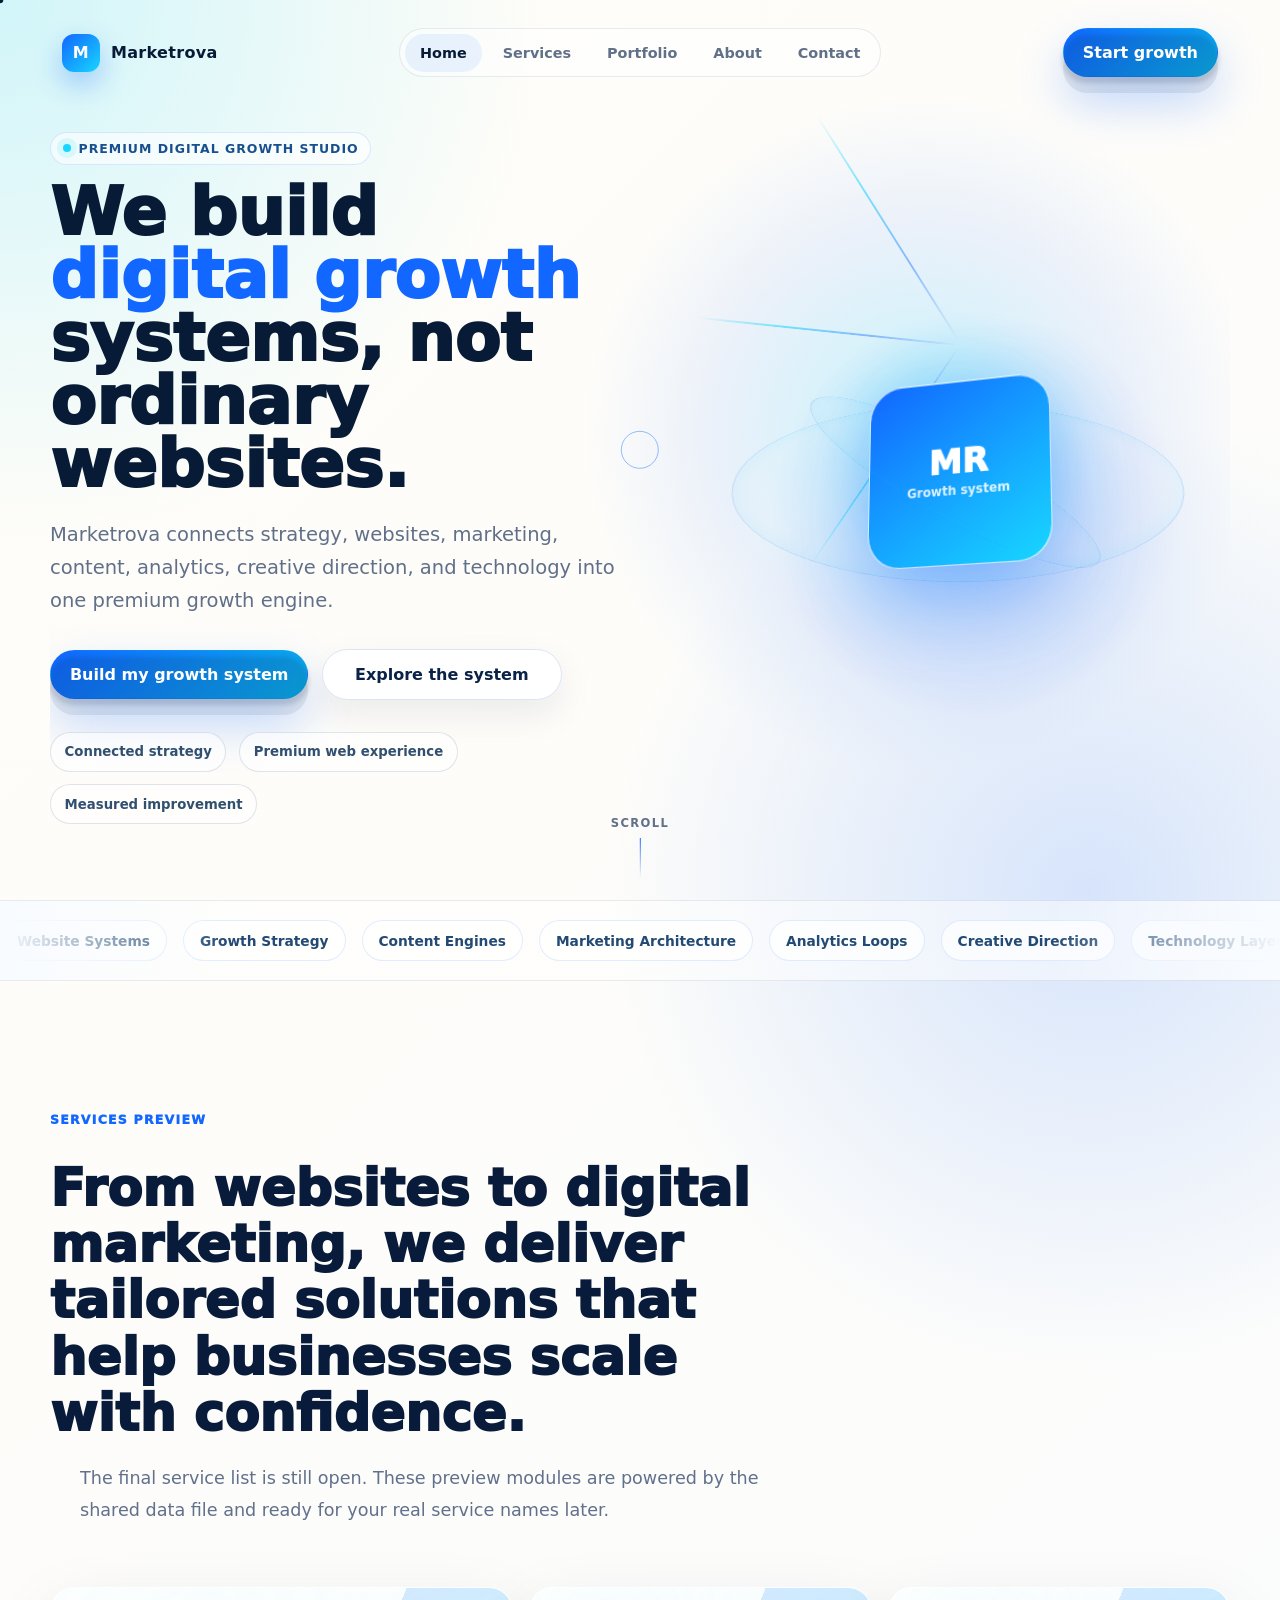
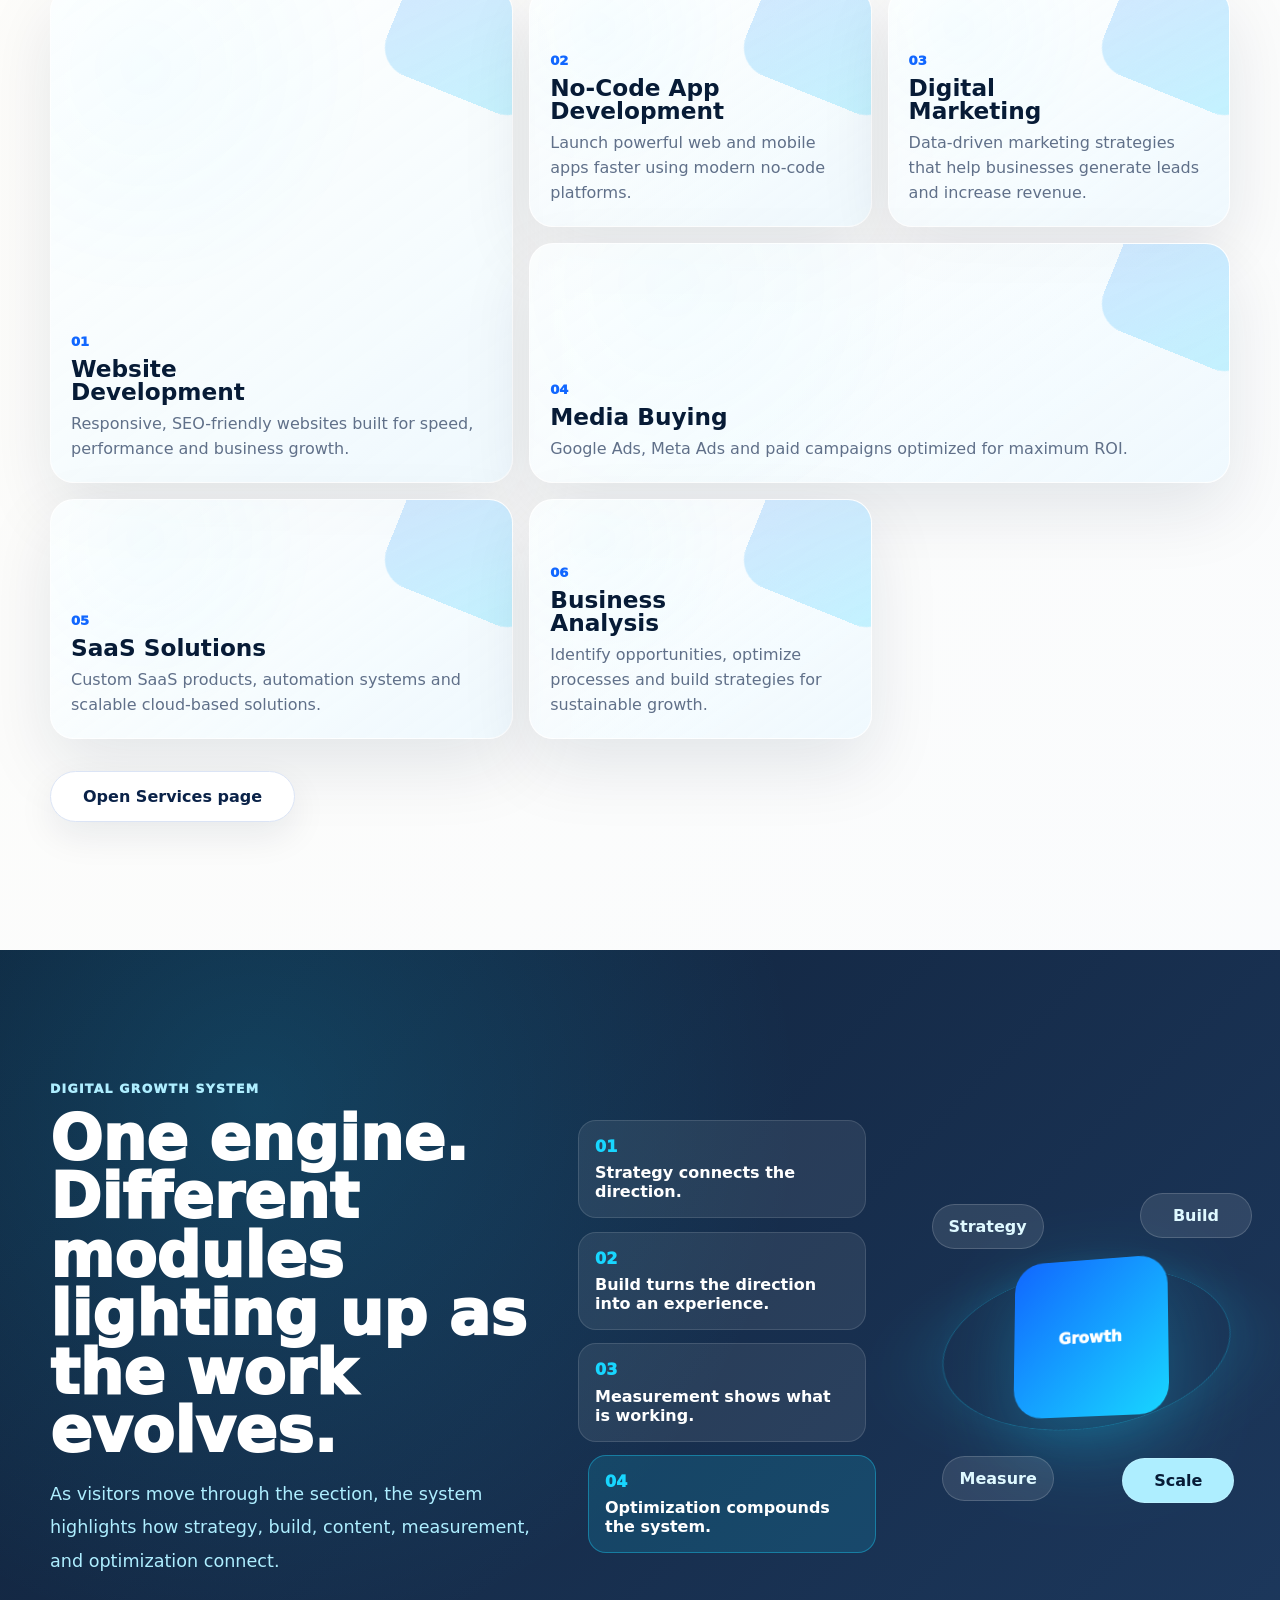
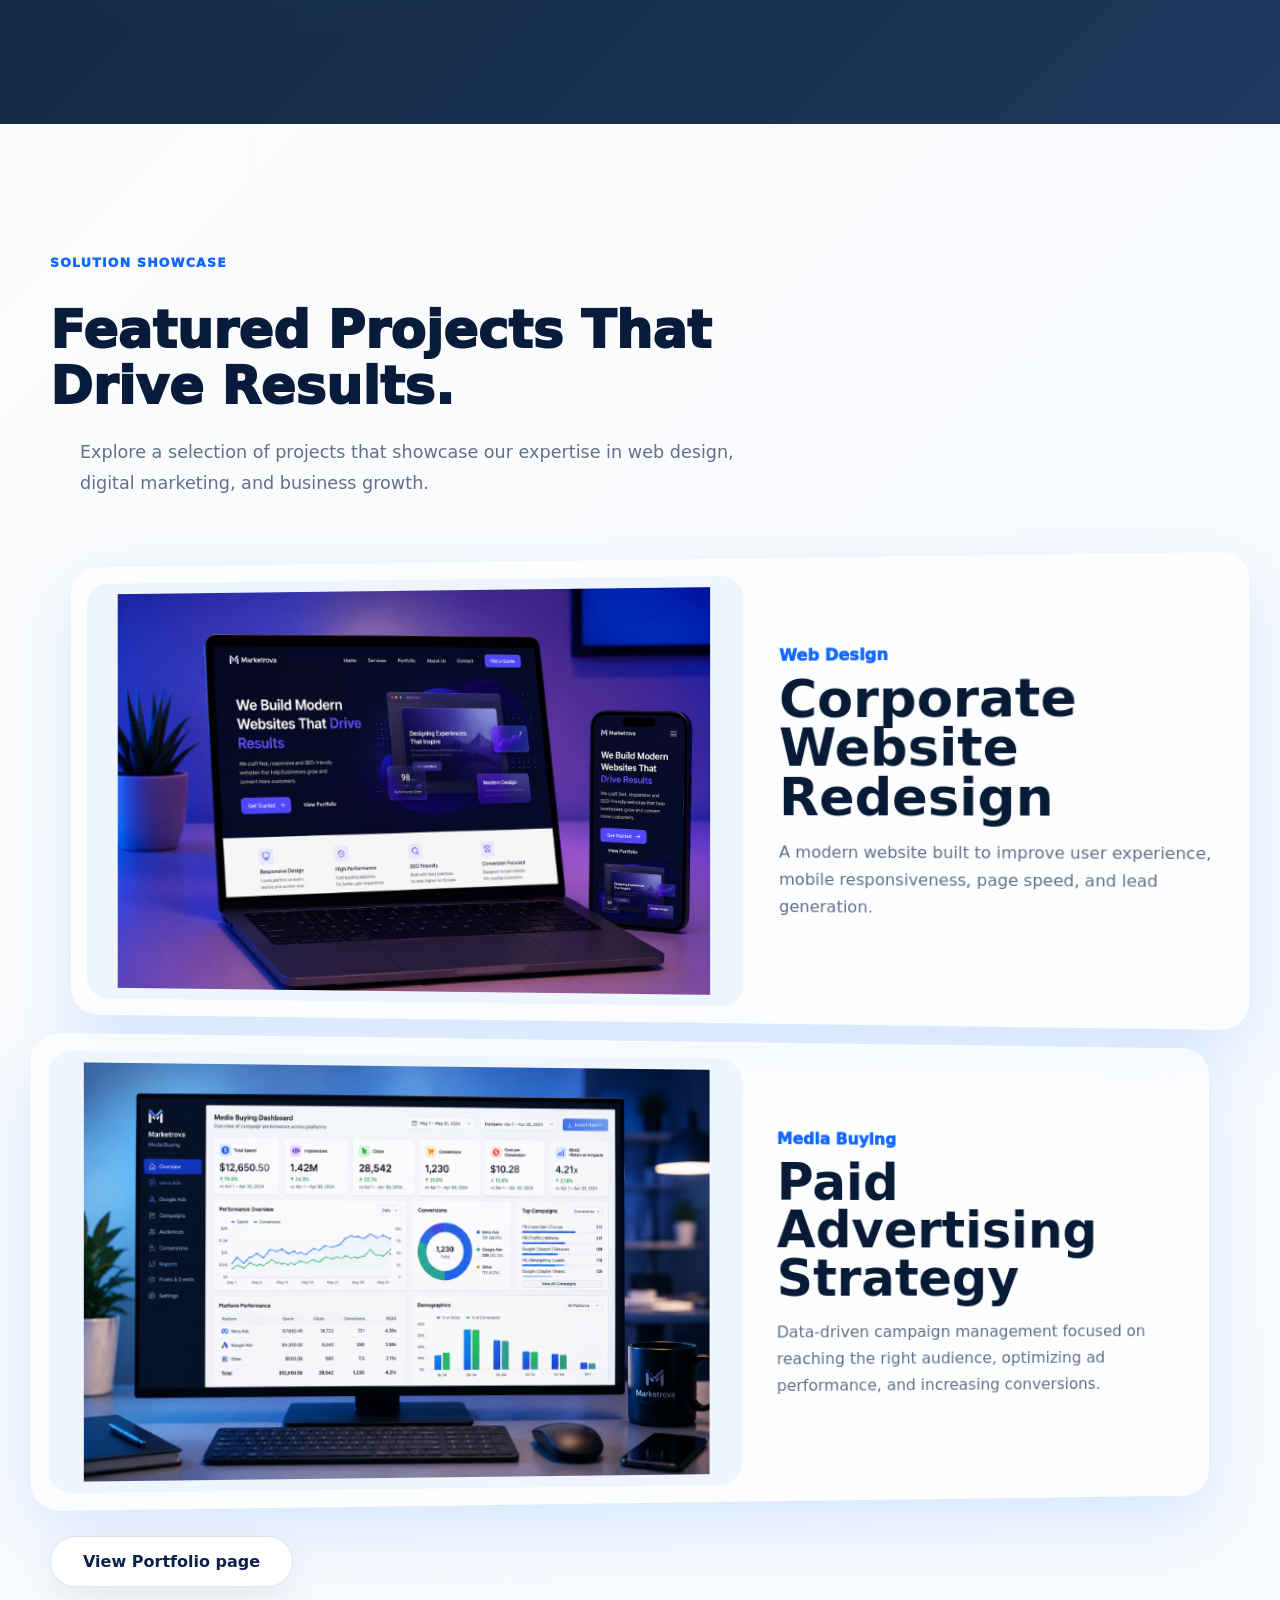
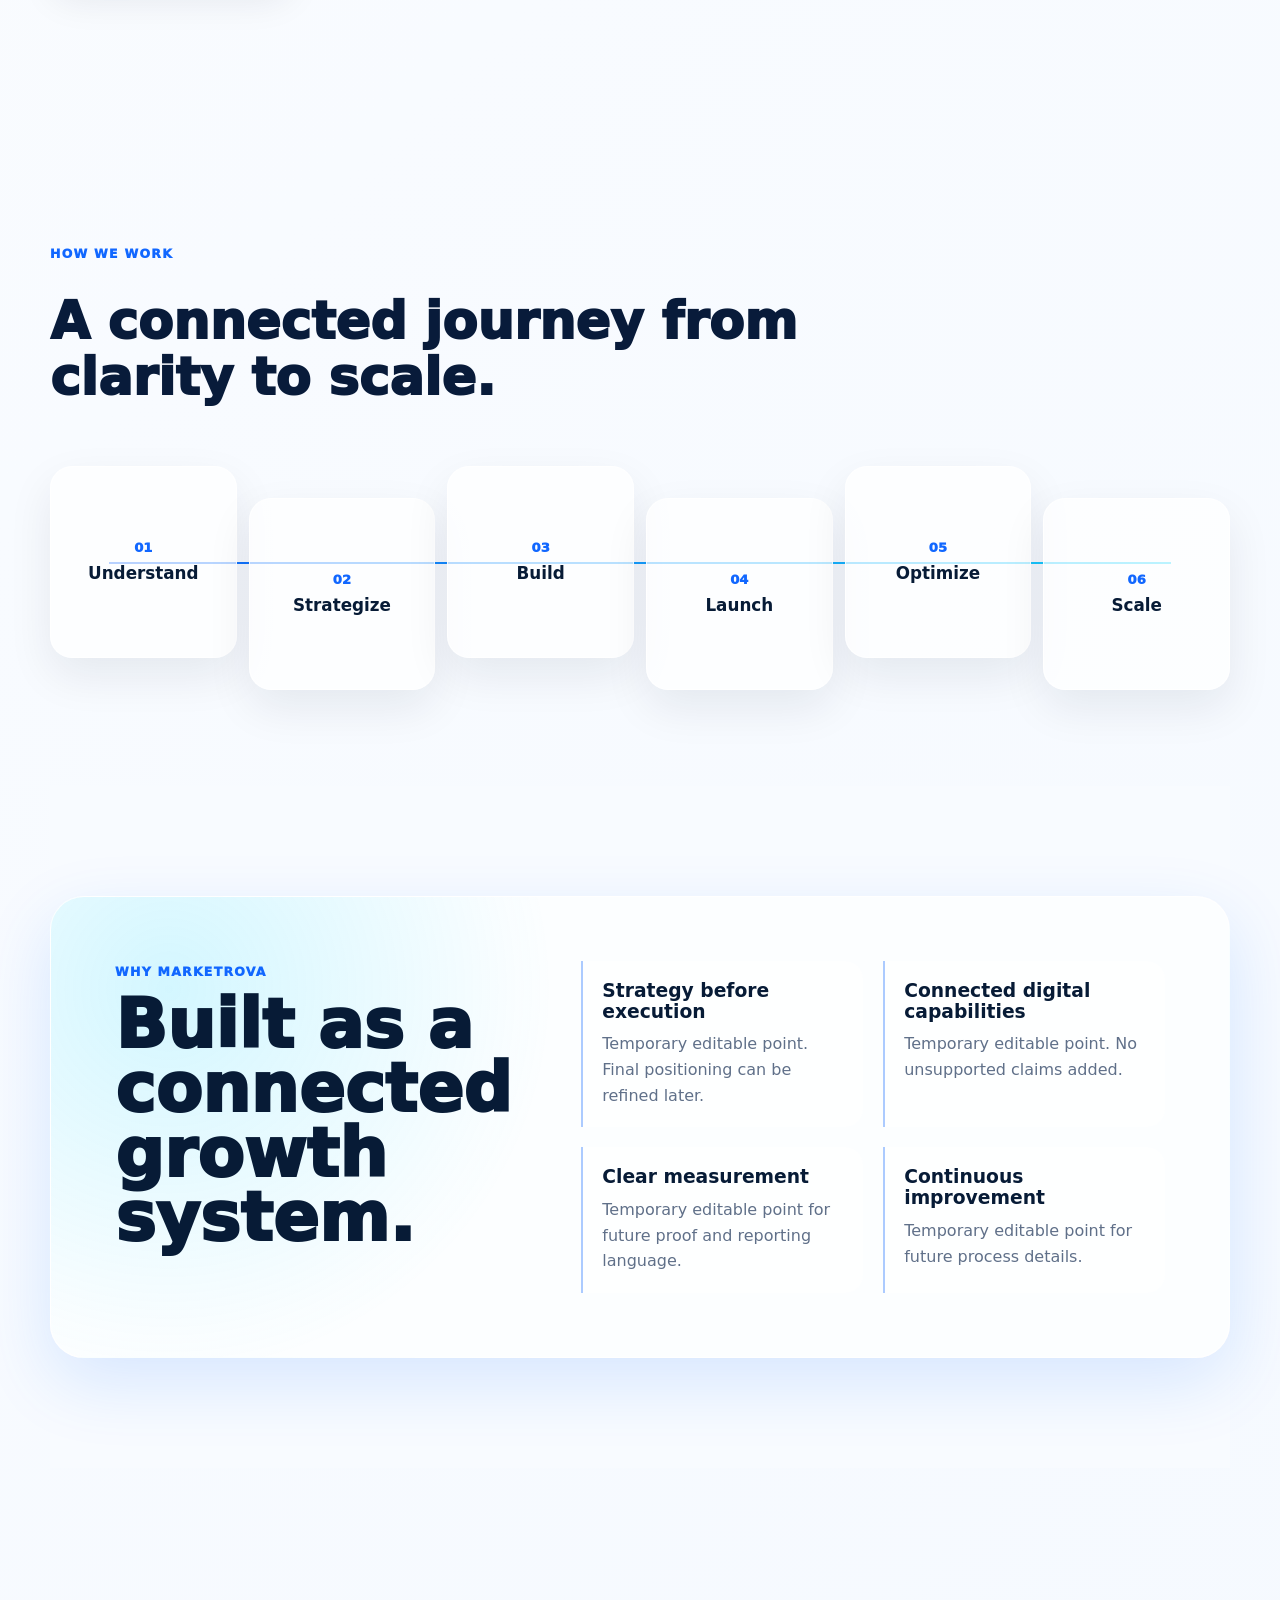
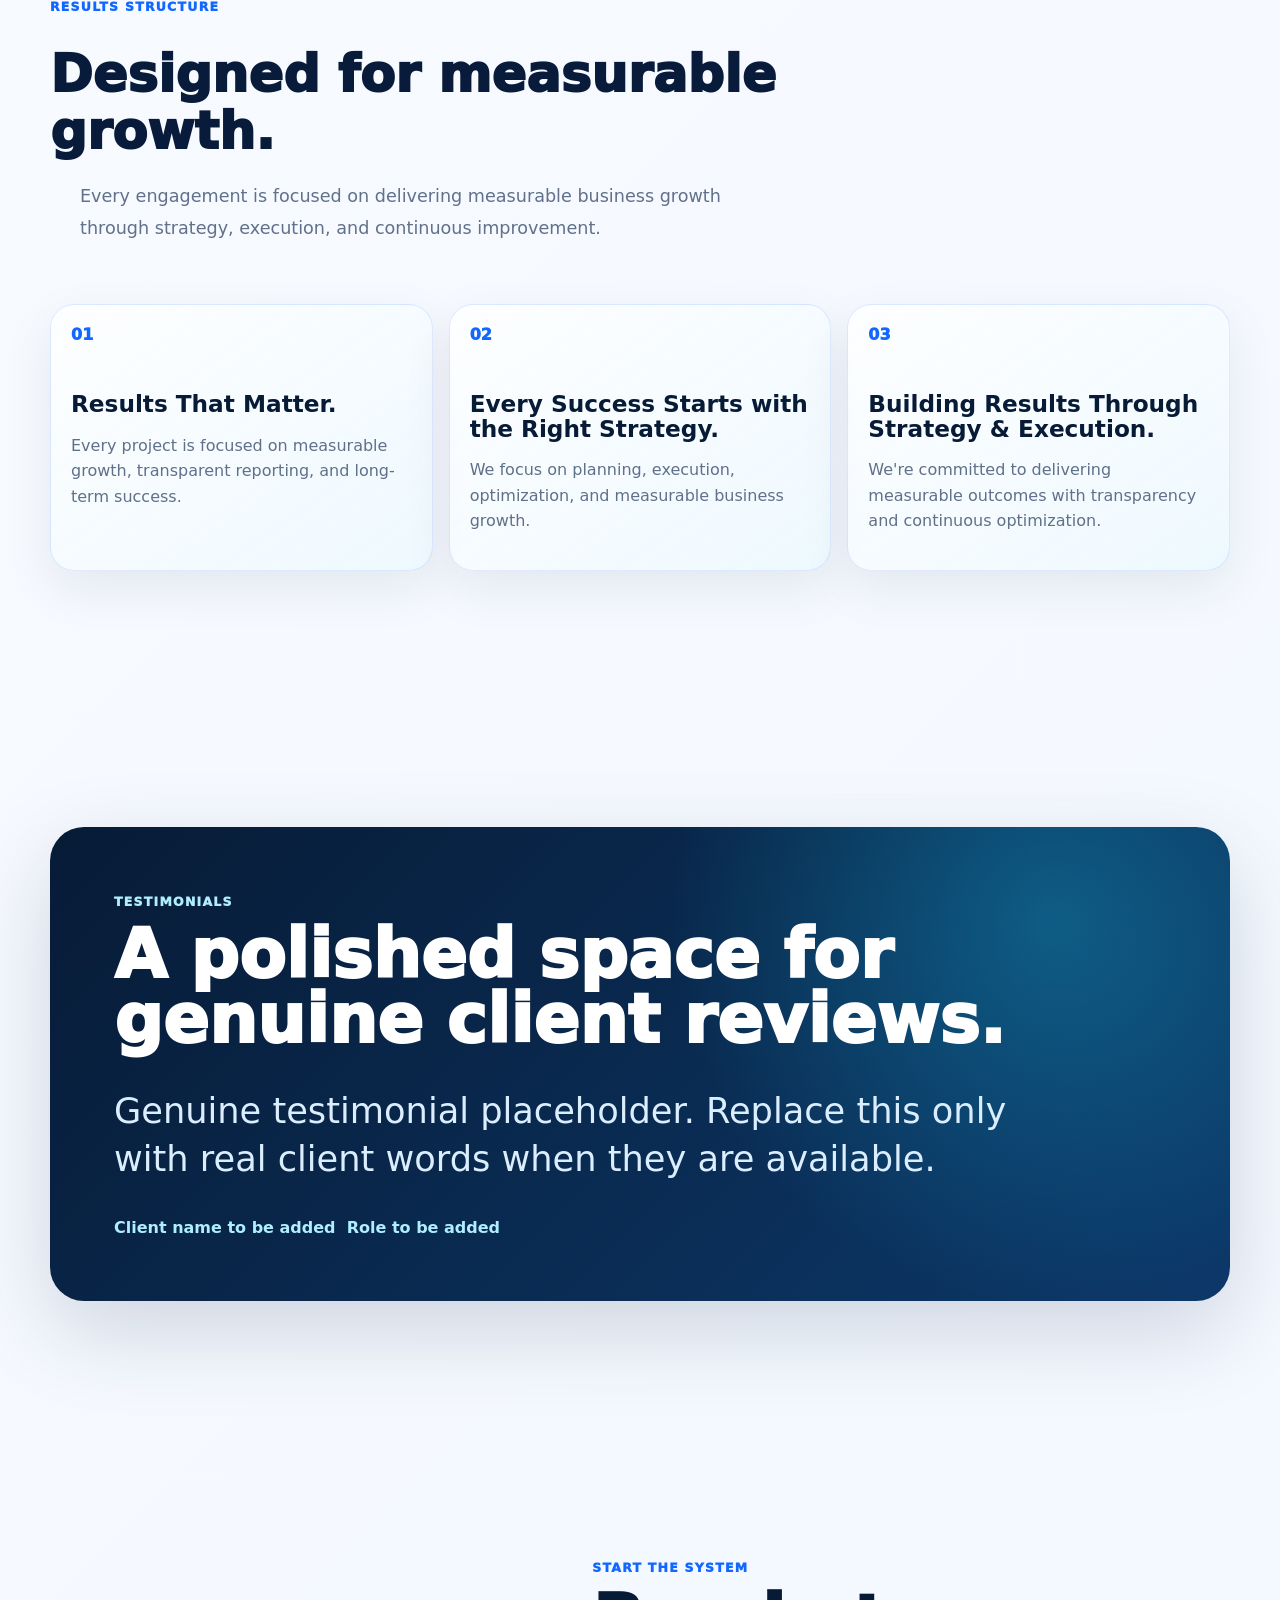
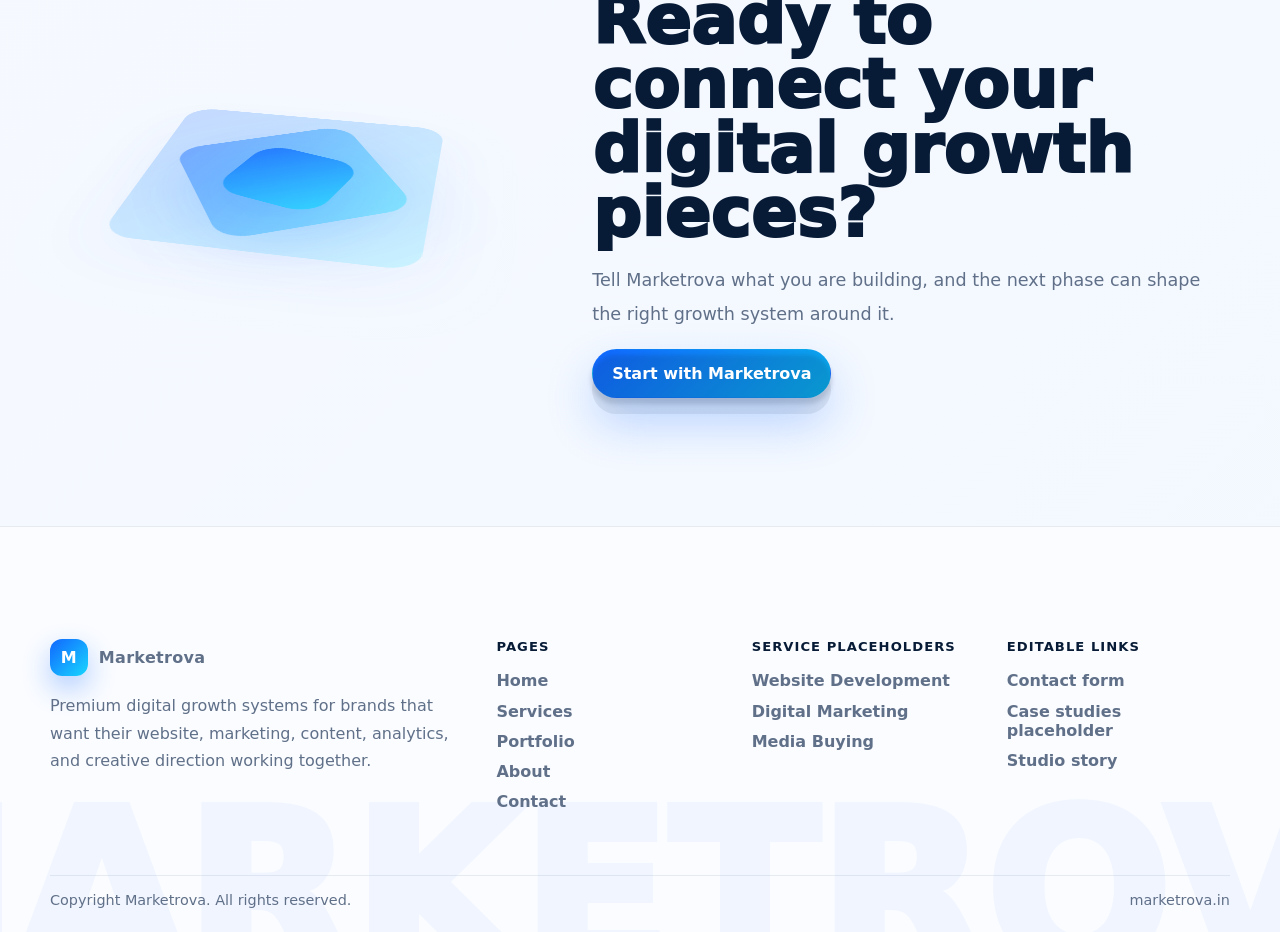
==== commit cf52f4bd: "Update index.html" ====
--- a/index.html
+++ b/index.html
@@ -132,7 +132,7 @@
     <section class="services-preview section" aria-labelledby="services-title">
       <div class="section-heading" data-animate>
         <span class="section-kicker">Services preview</span>
-        <h2 id="services-title">Editable service placeholders, shaped like a system.</h2>
+        <h2 id="services-title">From websites to digital marketing, we deliver tailored solutions that help businesses scale with confidence.</h2>
         <p>The final service list is still open. These preview modules are powered by the shared data file and ready for your real service names later.</p>
       </div>
       <div class="service-constellation" data-service-list>
@@ -210,9 +210,9 @@
 
     <section class="work-preview section" aria-labelledby="work-title">
       <div class="section-heading" data-animate>
-        <span class="section-kicker">Selected work</span>
-        <h2 id="work-title">Cinematic project placeholders for real case studies.</h2>
-        <p>No fake client names, claims, or performance numbers. This structure is ready for genuine work when you provide it.</p>
+        <span class="section-kicker">Solution Showcase</span>
+        <h2 id="work-title">Featured Projects That Drive Results.</h2>
+        <p>Explore a selection of projects that showcase our expertise in web design, digital marketing, and business growth.</p>
       </div>
       <div class="project-stack">
         <article class="project-frame" data-cursor-view>
@@ -355,9 +355,9 @@
       </nav>
       <nav aria-label="Footer service placeholders">
         <h2>Service placeholders</h2>
-        <a href="services.html">Service Placeholder 01</a>
-        <a href="services.html">Service Placeholder 02</a>
-        <a href="services.html">Service Placeholder 03</a>
+        <a href="services.html">Website Development</a>
+        <a href="services.html">Digital Marketing</a>
+        <a href="services.html">Media Buying</a>
       </nav>
       <nav aria-label="Footer social placeholders">
         <h2>Editable links</h2>
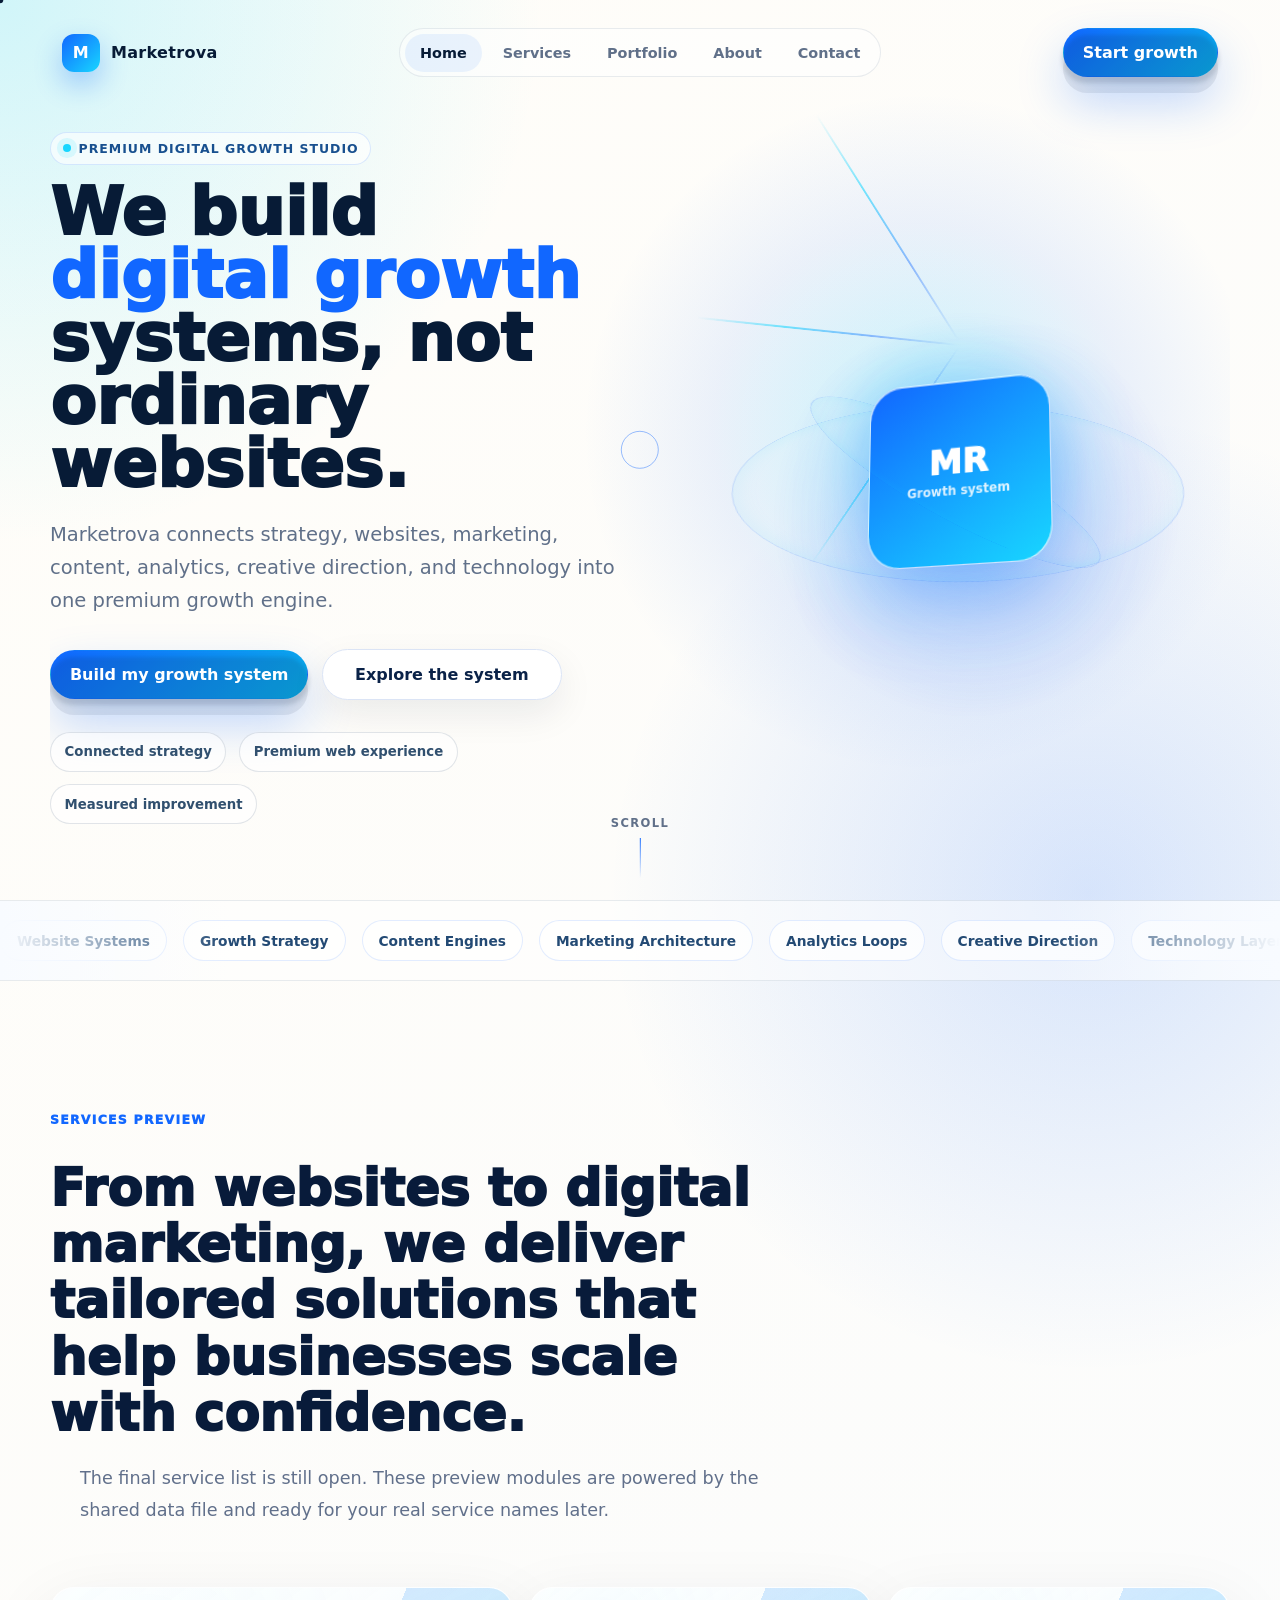
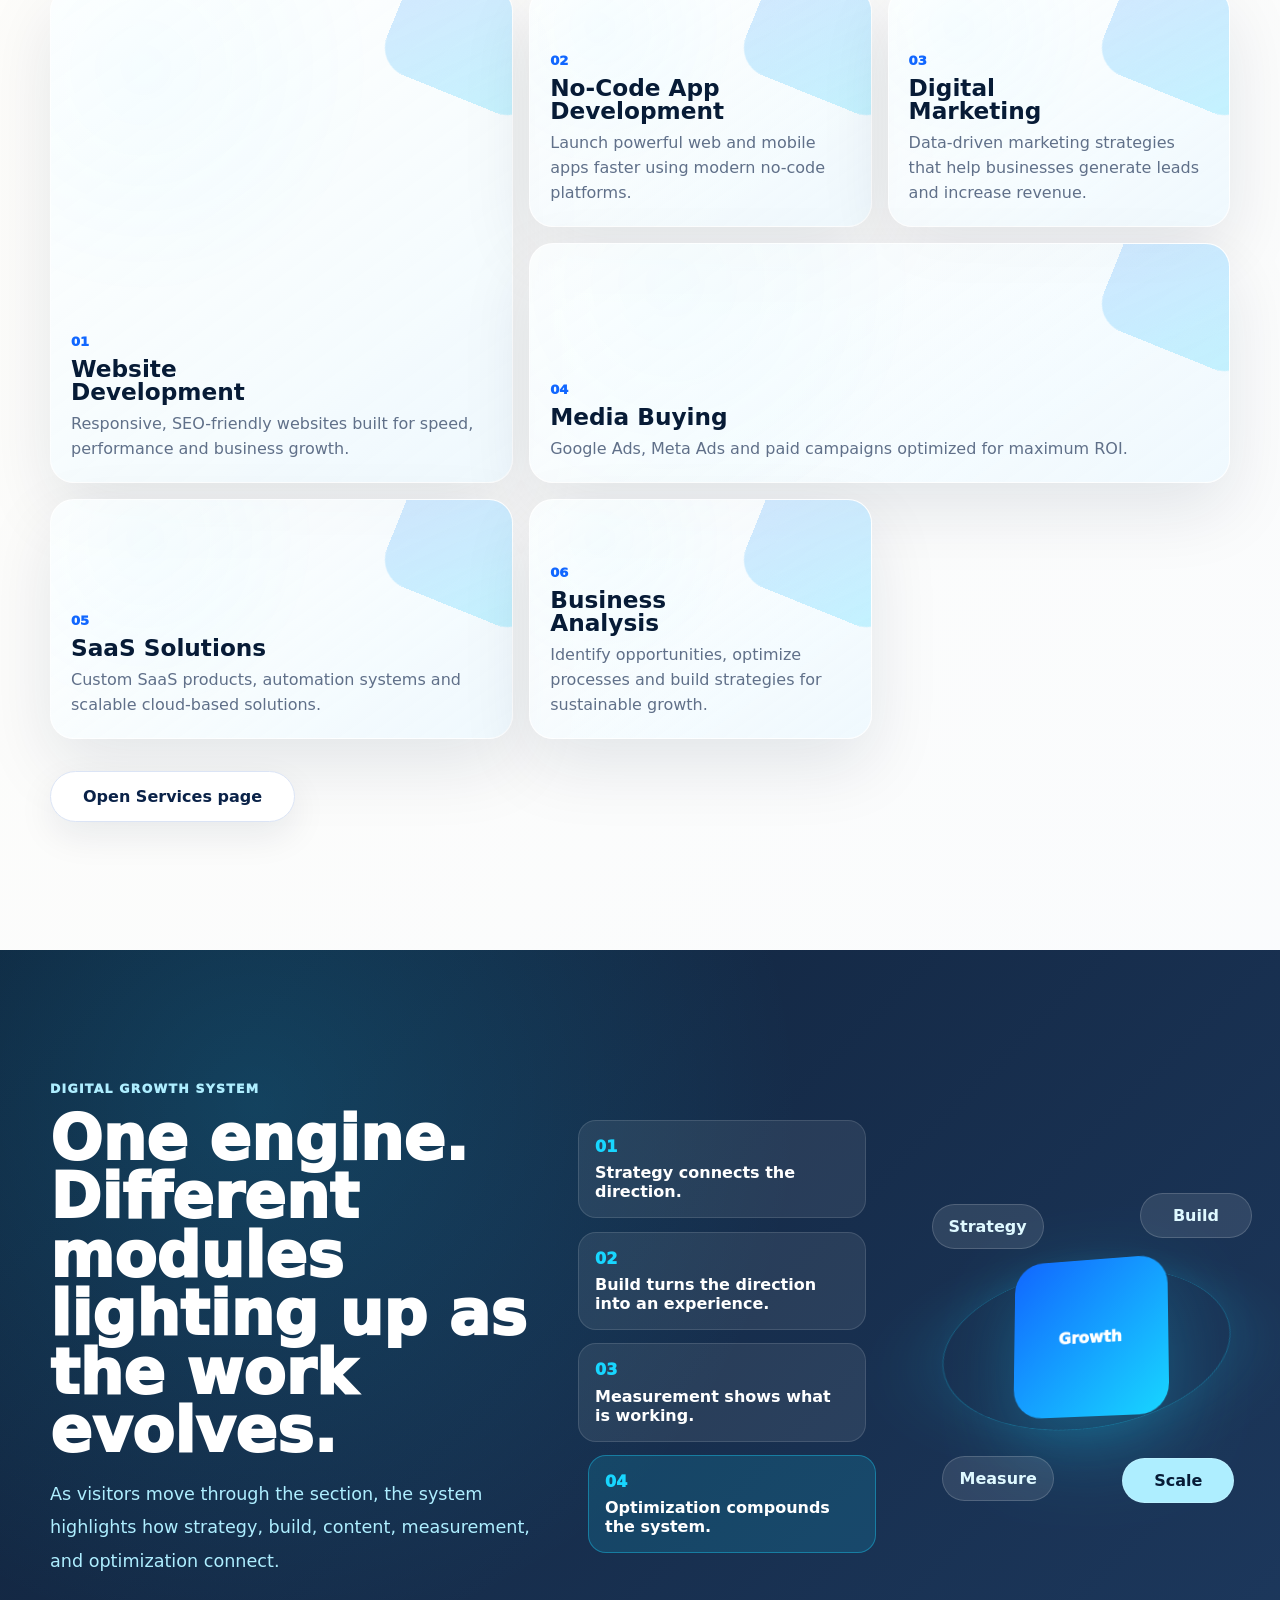
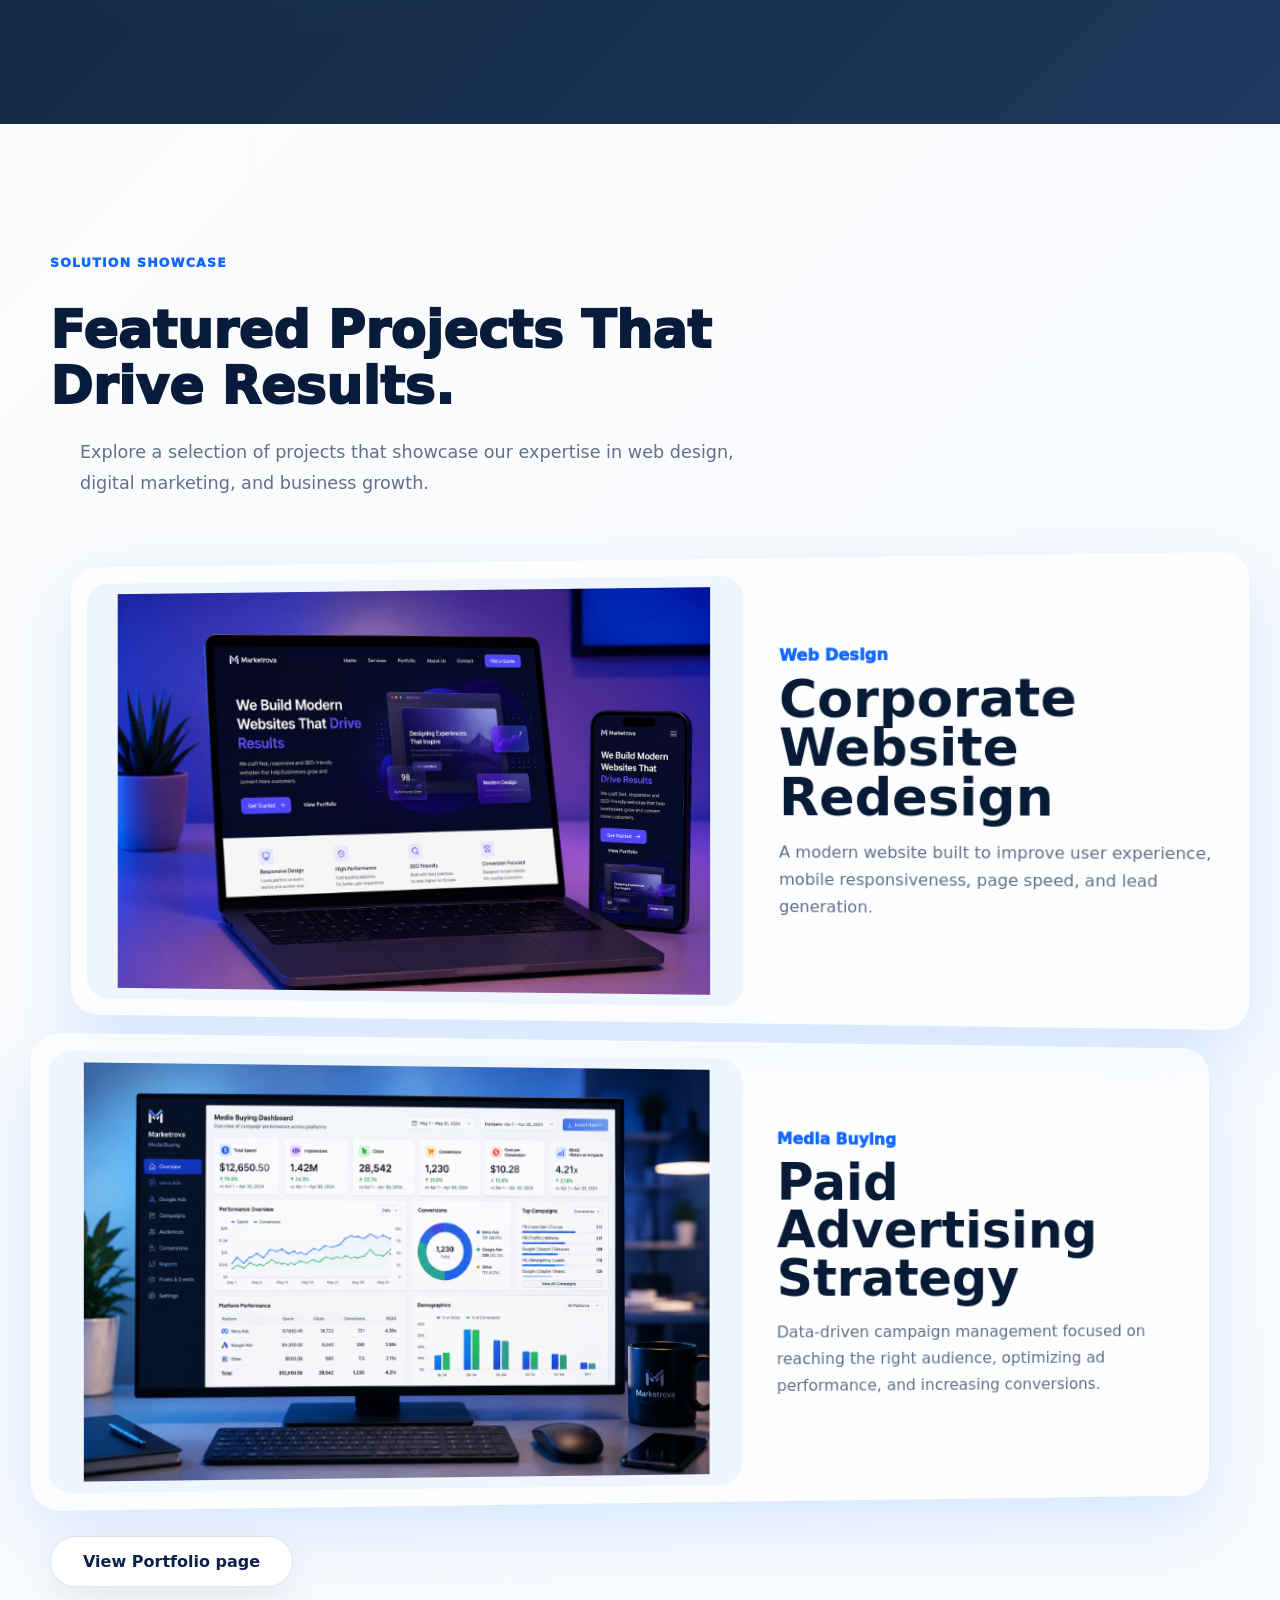
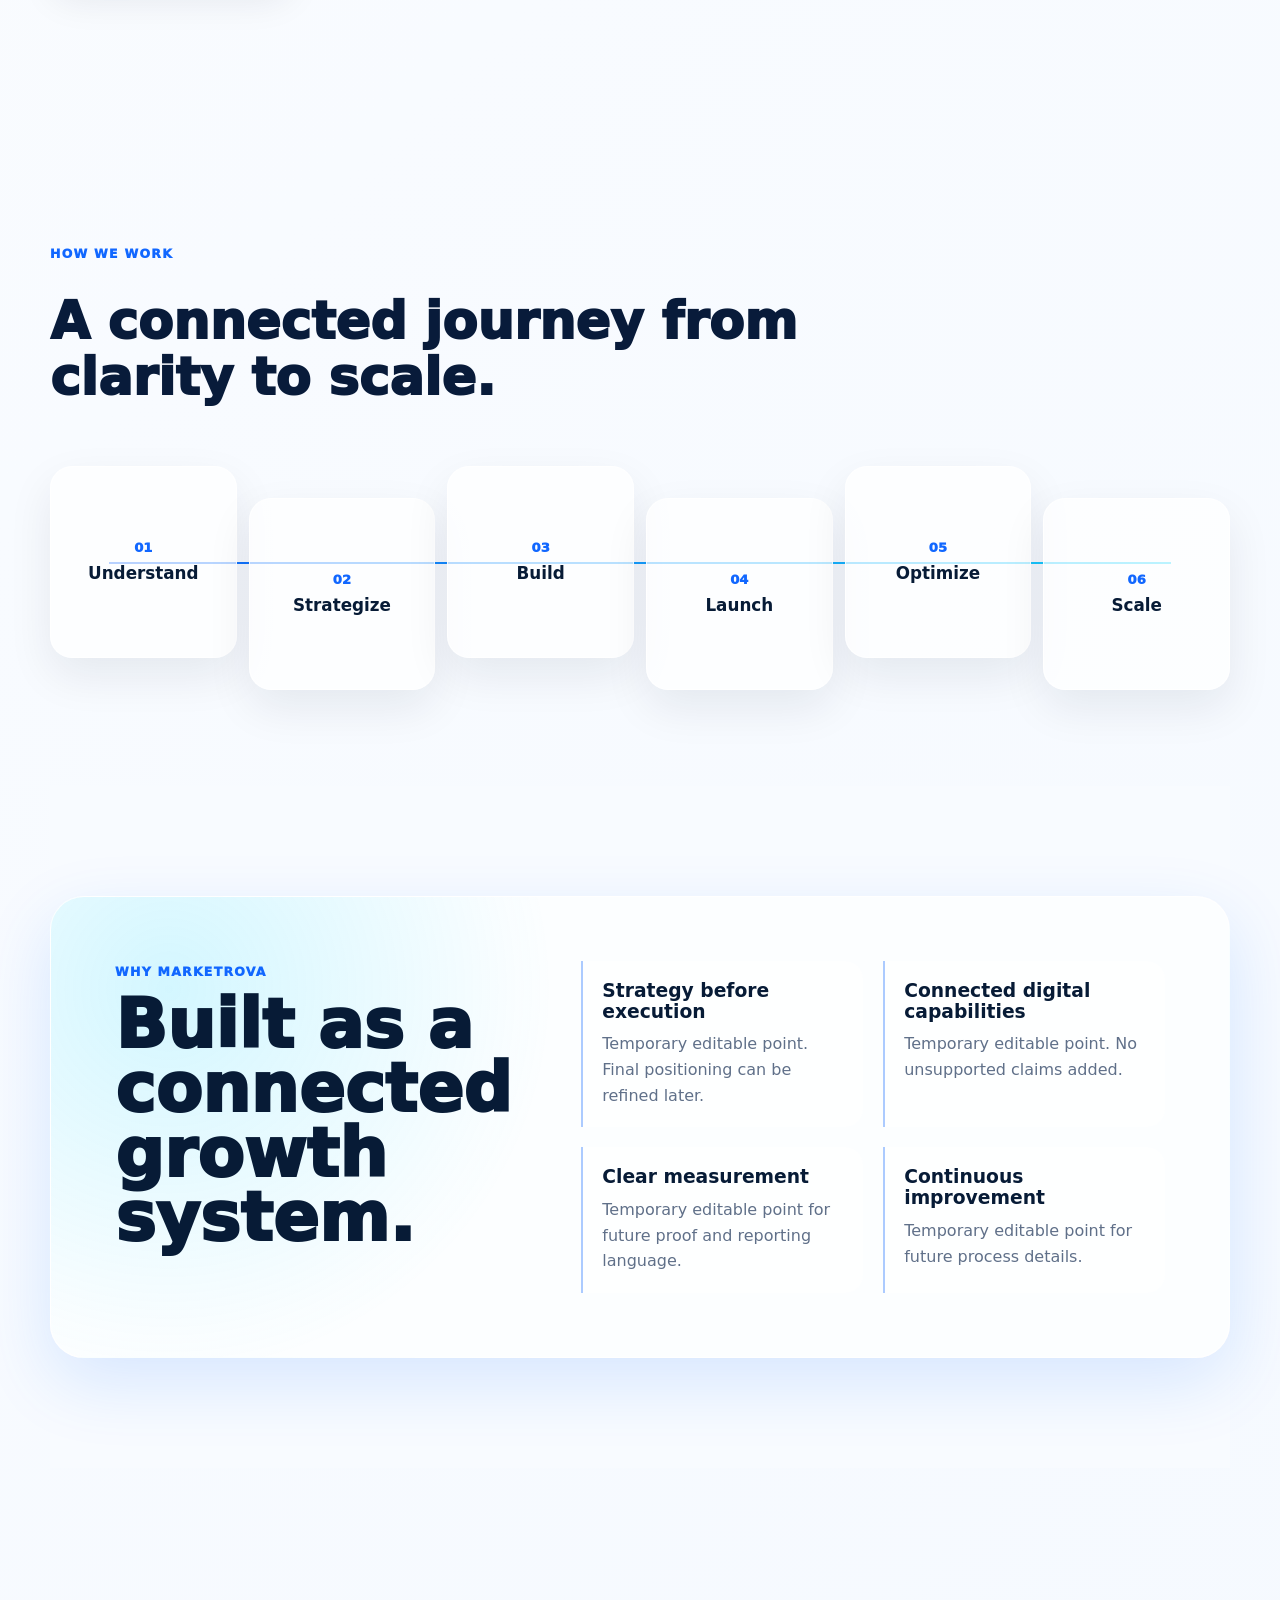
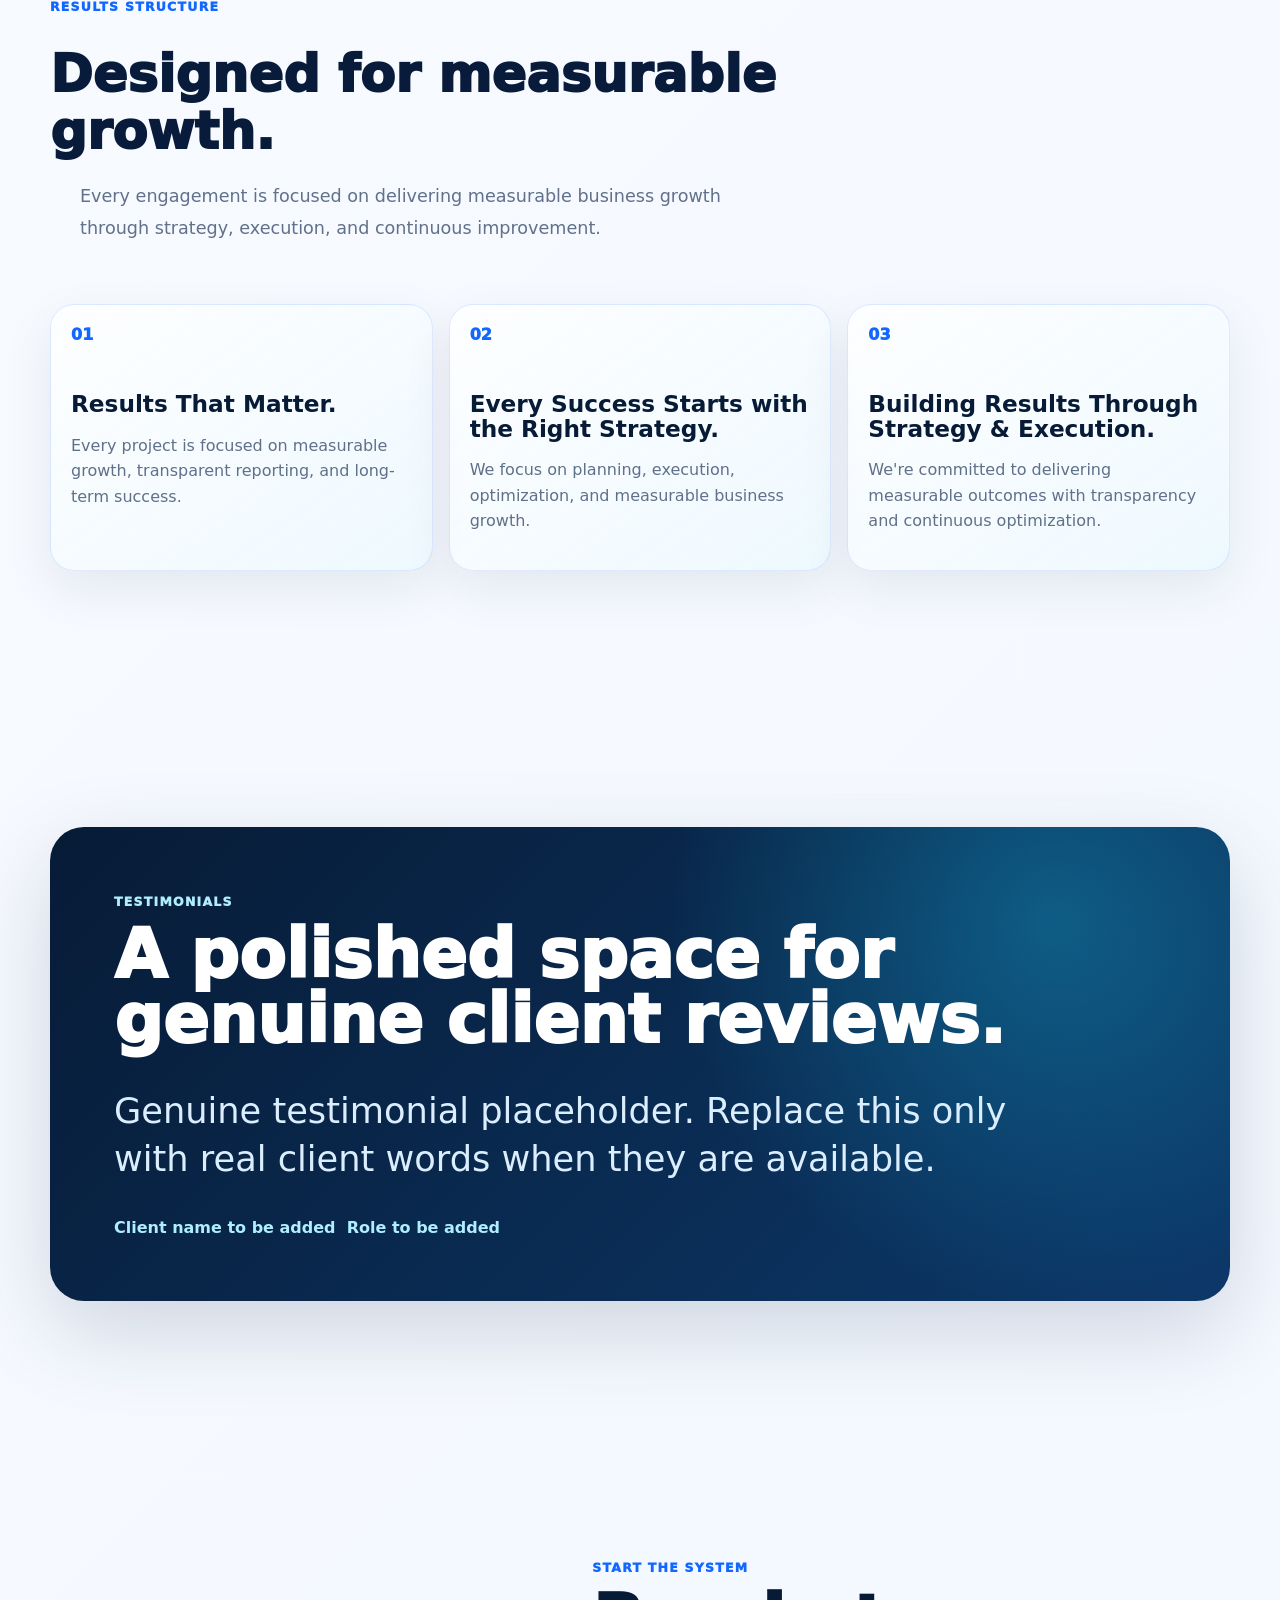
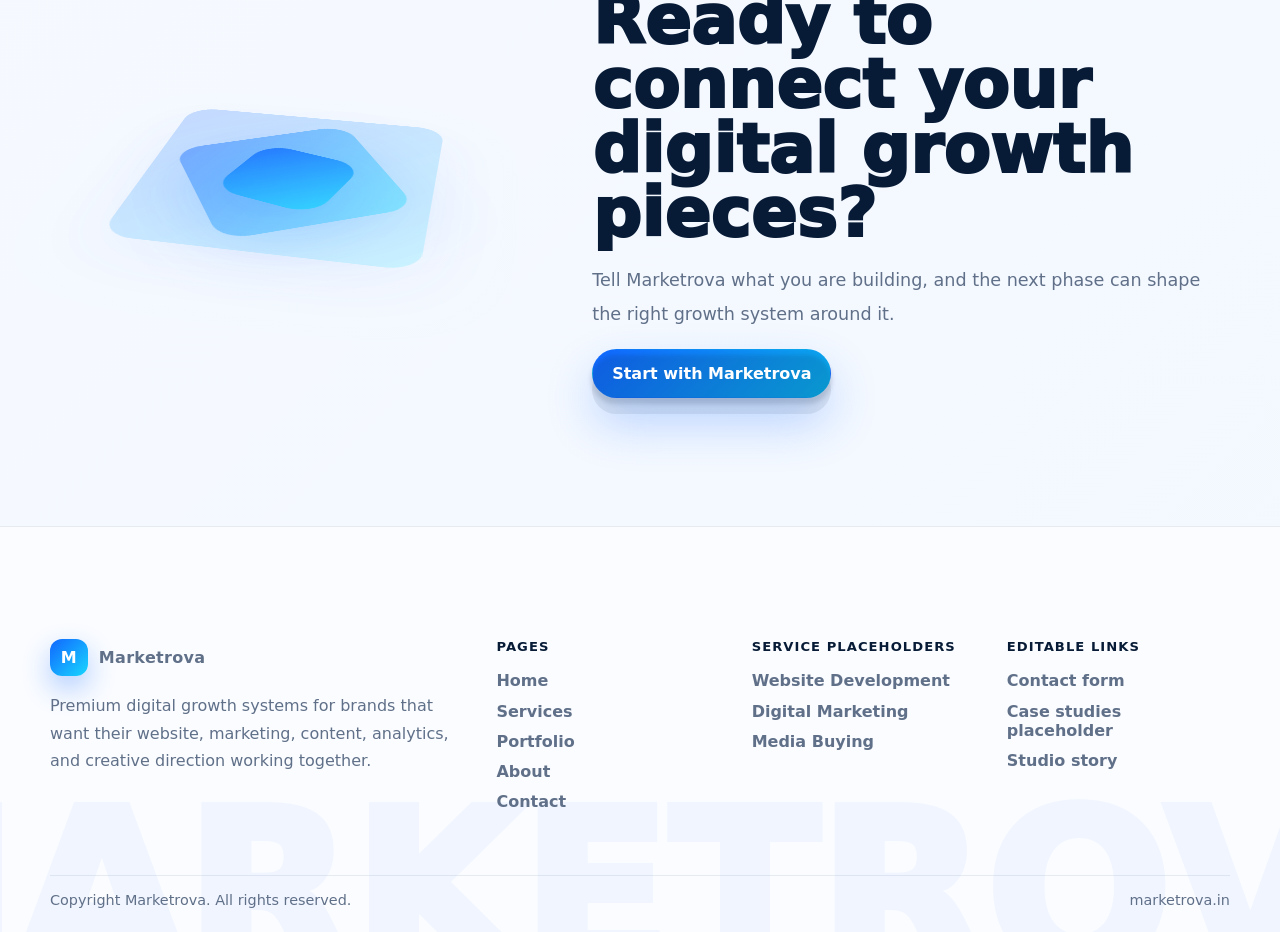
==== commit cb8538ed: "Update index.html" ====
--- a/index.html
+++ b/index.html
@@ -3,8 +3,8 @@
 <head>
   <meta charset="UTF-8">
   <meta name="viewport" content="width=device-width, initial-scale=1.0">
-  <title>Marketrova | Premium Digital Growth Agency</title>
-  <meta name="description" content="Marketrova builds connected digital growth systems across websites, marketing, content, analytics, creative direction, and technology.">
+  <title>Marketrova | Web Development, Digital Marketing & Media Buying</title>
+  <meta name="description" content="Marketrova is a digital marketing and web development agency offering website development, SEO, Google Ads, media buying, and SaaS solutions.">
   <link rel="canonical" href="https://marketrova.in/">
   <meta property="og:title" content="Marketrova | Premium Digital Growth Agency">
   <meta property="og:description" content="A light, futuristic digital agency homepage built around one connected digital growth system.">
